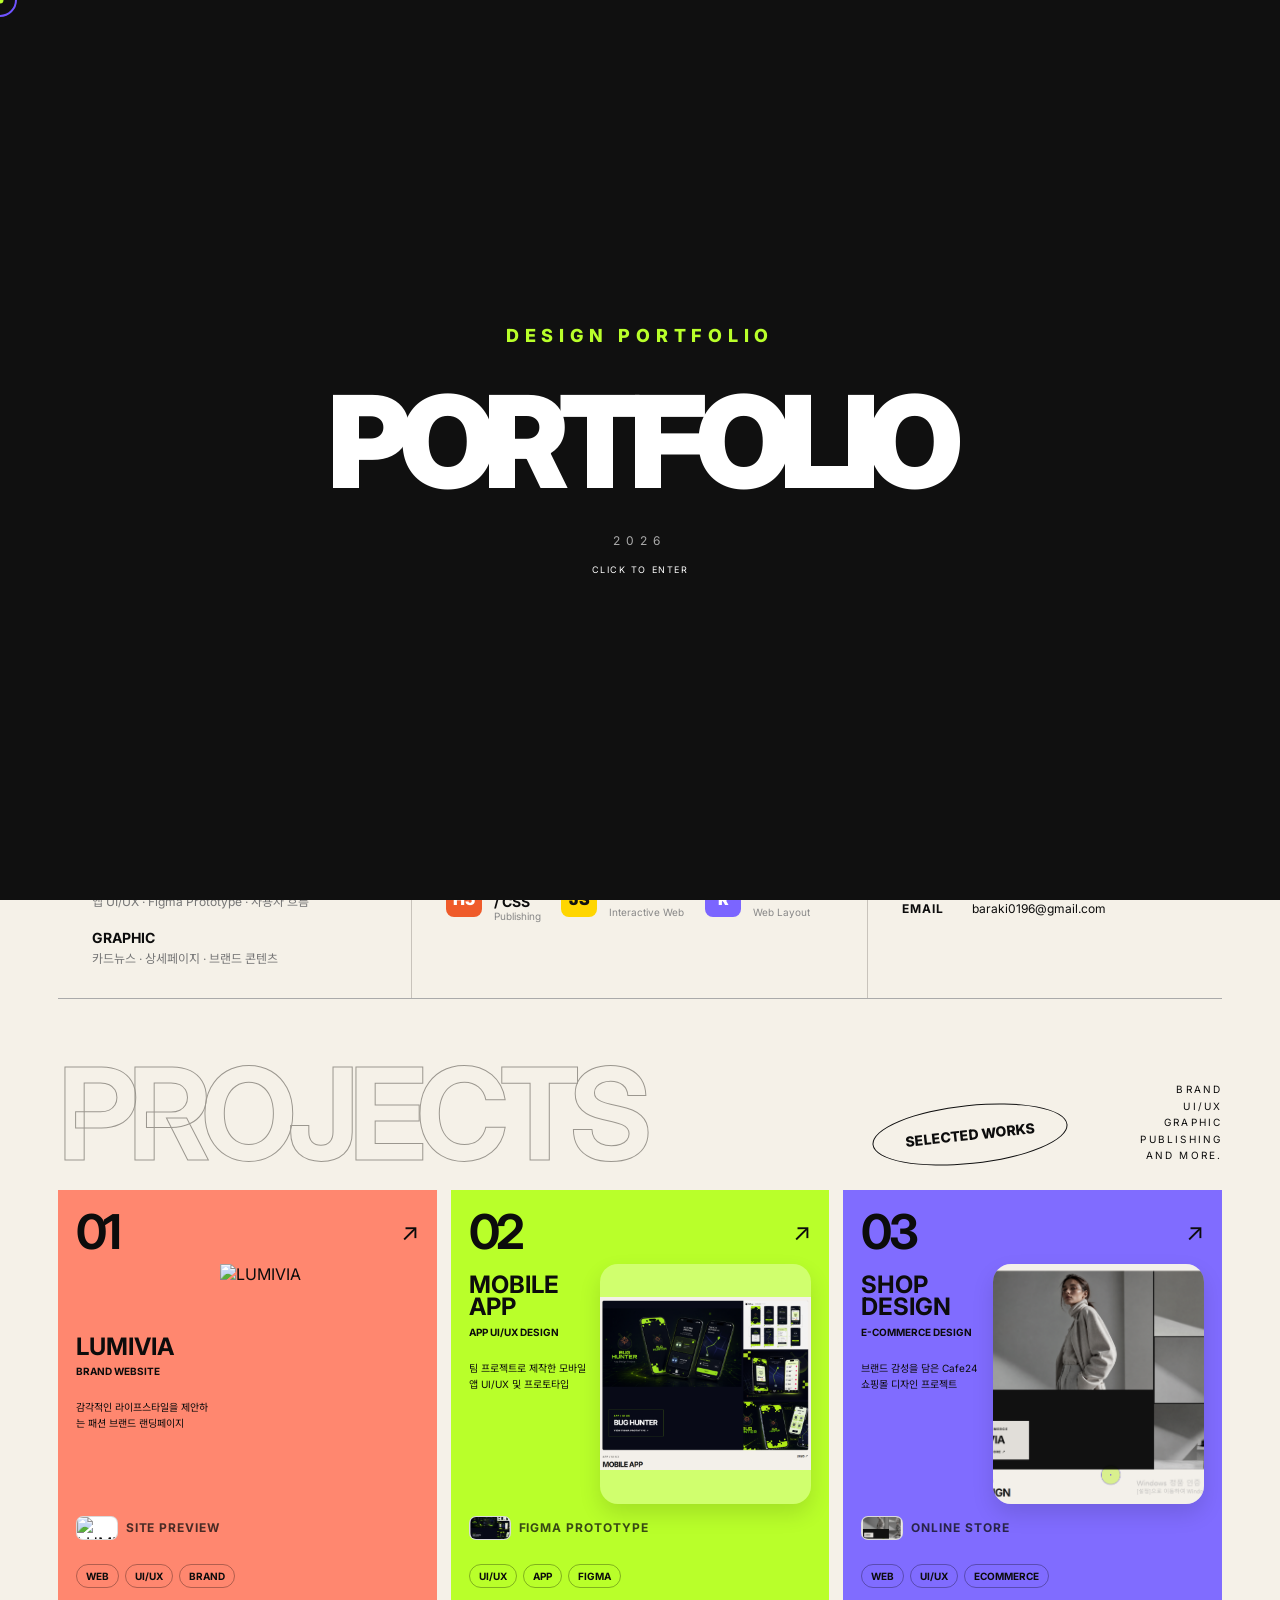
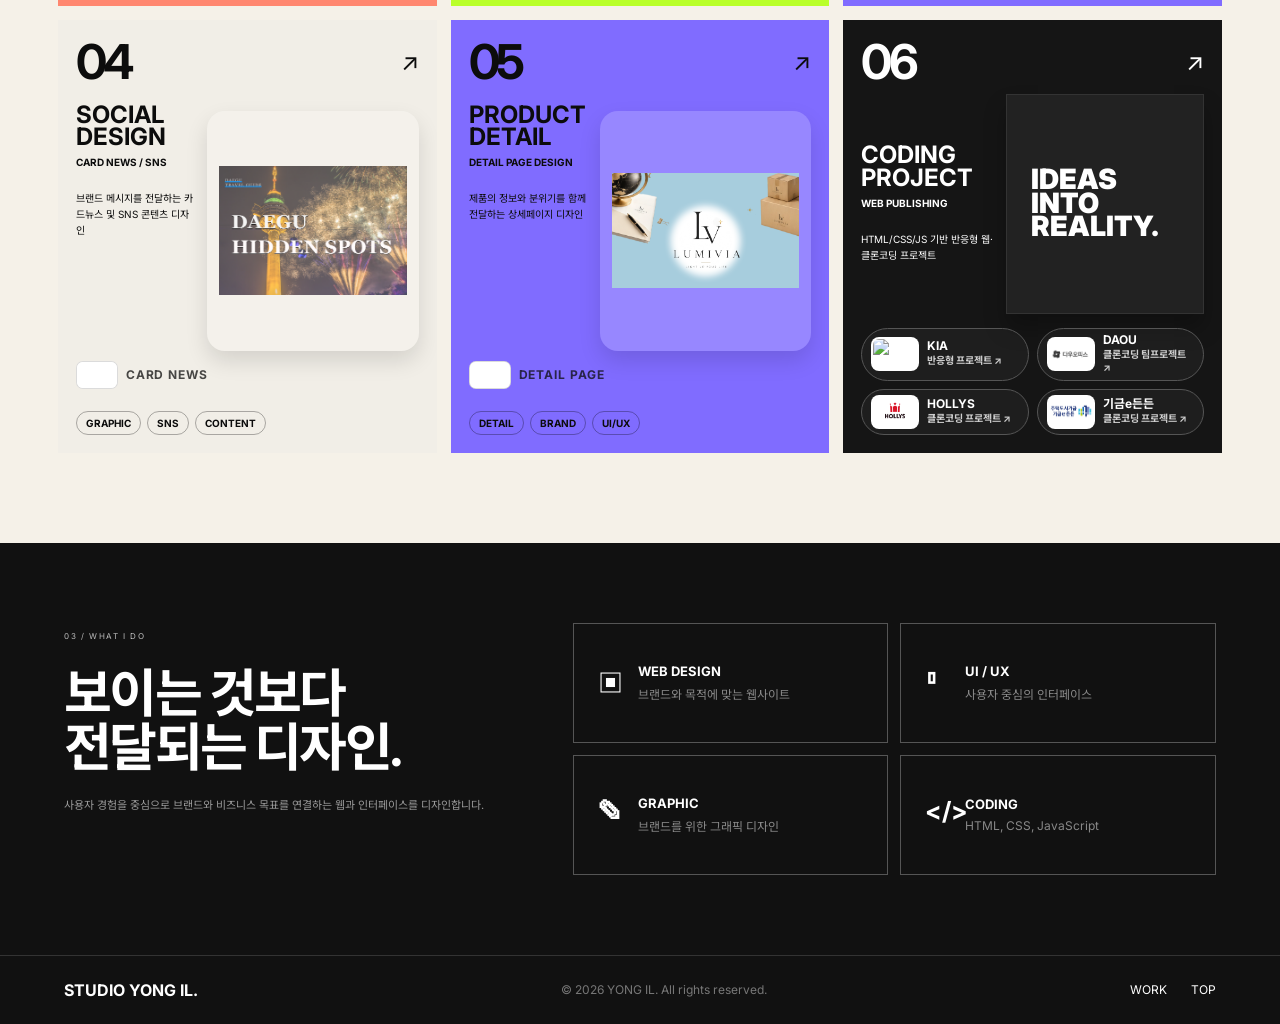
==== index.html @ eef670f4 "Update index.html" ====
<!DOCTYPE html>
<html lang="ko">

<head>
  <meta charset="UTF-8" />
  <meta name="viewport" content="width=device-width, initial-scale=1.0" />
  <title>YONG IL — Design Portfolio</title>
  <link rel="preconnect" href="https://fonts.googleapis.com">
  <link rel="preconnect" href="https://fonts.gstatic.com" crossorigin>
  <link
    href="https://fonts.googleapis.com/css2?family=Inter:wght@400;500;600;700;800;900&family=Noto+Sans+KR:wght@400;500;600;700;800;900&display=swap"
    rel="stylesheet">
  <link rel="stylesheet" href="style.css" />
</head>

<body class="is-loading">

  <!-- 기존 방식의 클릭 인트로 -->
  <div class="intro" id="intro" role="button" tabindex="0" aria-label="포트폴리오 들어가기">
    <div class="intro-inner">
      <span class="intro-kicker">DESIGN PORTFOLIO</span>
      <div class="intro-word">
        <span>P</span><span>O</span><span>R</span><span>T</span><span>F</span><span>O</span><span>L</span><span>I</span><span>O</span>
      </div>
      <div class="intro-year">2026</div>
      <div class="intro-enter">CLICK TO ENTER</div>
    </div>
  </div>

  <div class="cursor-dot"></div>
  <div class="cursor-ring"></div>

  <header class="site-header">
    <a href="#top" class="brand">YONG IL <i>/</i> DESIGN PORTFOLIO</a>
    <div class="header-line"></div>
    <nav>
      <a href="#work">WEB</a>
      <a href="#work">UI/UX</a>
      <a href="#work">GRAPHIC</a>
    </nav>
  </header>

  <main id="top">

    <!-- HERO -->
    <section class="hero">
      <div class="hero-word" aria-hidden="true">PORTFOLIO</div>

      <div class="hero-grid">
        <div class="hero-copy">
          <h1>
            <span>시선을 넘어,</span>
            <strong>기억으로.</strong>
          </h1>
          <p>
            좋은 디자인은 잠깐의 시선을 넘어,<br>
            오래 기억되는 경험이 됩니다.<br>
            사용자의 일상 속에 자연스럽게 스며드는<br>
            디자인을 만들고자 합니다.
          </p>
          <small>BEYOND THE EYES,<br>INTO MEMORIES.</small>
        </div>

        <div class="profile-stage">
          <div class="lime-shape"></div>
          <div class="purple-shape"></div>
          <div class="profile-photo">
            <img src="profile-hood.png" alt="YONG IL profile">
          </div>
        </div>

        <div class="hero-info">
          <span class="hello">HELLO,<br>I'M</span>
          <h2>YONG <em>i</em>L</h2>
          <h3>WEB · UI/UX · GRAPHIC DESIGNER</h3>
          <p>
            사용자 중심의 시선으로,<br>
            브랜드의 가치를 더 매력적으로 전달하는<br>
            디자인을 고민하는 디자이너입니다.
          </p>
          <div class="hero-contact">
            <a href="mailto:baraki0196@gmail.com">✉ baraki0196@gmail.com</a>
            <a href="tel:01021870936">☎ 010-2187-0936</a>
          </div>
        </div>
      </div>
    </section>

    <!-- PROFILE INFO -->
    <section class="profile-info">
      <div class="info-column">
        <div class="section-head">
          <h3>EXPERIENCE</h3><span>+</span>
        </div>
        <div class="timeline">
          <div class="timeline-item"><b>WEB DESIGN</b><span>랜딩페이지 · 반응형 웹 · 클론코딩</span></div>
          <div class="timeline-item"><b>UI / UX</b><span>앱 UI/UX · Figma Prototype · 사용자 흐름</span></div>
          <div class="timeline-item"><b>GRAPHIC</b><span>카드뉴스 · 상세페이지 · 브랜드 콘텐츠</span></div>
        </div>
      </div>

      <div class="info-column">
        <div class="section-head">
          <h3>TOOLS &amp; SKILLS</h3><span>+</span>
        </div>
        <div class="skill-grid">
          <div class="skill"><i>F</i><b>Figma</b><span>UI/UX Design</span></div>
          <div class="skill"><i>Ps</i><b>Photoshop</b><span>Image Design</span></div>
          <div class="skill"><i>Ai</i><b>Illustrator</b><span>Graphic Design</span></div>
          <div class="skill"><i>H5</i><b>HTML / CSS</b><span>Publishing</span></div>
          <div class="skill"><i>JS</i><b>JavaScript</b><span>Interactive Web</span></div>
          <div class="skill"><i>R</i><b>Responsive</b><span>Web Layout</span></div>
        </div>
      </div>

      <div class="info-column contact-col">
        <div class="section-head">
          <h3>CONTACT &amp; INFO</h3><span>+</span>
        </div>
        <div class="contact-list">
          <div><b>NAME</b><span>YONG IL</span></div>
          <div><b>ROLE</b><span>Web &amp; UI/UX Designer</span></div>
          <div><b>PHONE</b><span>010-2187-0936</span></div>
          <div><b>EMAIL</b><span>baraki0196@gmail.com</span></div>
        </div>
      </div>
    </section>

    <!-- PROJECTS -->
    <section class="projects" id="work">
      <div class="projects-title-row">
        <h2>PROJECTS</h2>
        <span class="selected">SELECTED WORKS</span>
        <div class="project-cats">BRAND<br>UI/UX<br>GRAPHIC<br>PUBLISHING<br>AND MORE.</div>
      </div>

      <div class="project-grid">

        <a class="project-card p1" href="https://baraki0196-maker.github.io/lumivia/" target="_blank" rel="noopener">
          <div class="project-top">
            <b>01</b><span>↗</span>
          </div>
          <div class="project-content">
            <div class="project-copy">
              <h3>LUMIVIA</h3>
              <small>BRAND WEBSITE</small>
              <p>감각적인 라이프스타일을 제안하는 패션 브랜드 랜딩페이지</p>
            </div>
            <div class="project-shot">
              <img src="https://raw.githubusercontent.com/baraki0196-maker/lumivia/master/images/fashion.jpg"
                alt="LUMIVIA">
            </div>
          </div>
          <div class="mini-preview-bar"><img
              src="https://raw.githubusercontent.com/baraki0196-maker/lumivia/master/images/beauty.jpg"
              alt="LUMIVIA mini"><span>site preview</span></div>
          <div class="tags"><span>WEB</span><span>UI/UX</span><span>BRAND</span></div>
        </a>

        <a class="project-card p2"
          href="https://www.figma.com/proto/a03zuor7hni6EOoocPvkt5/1%EC%A1%B0_%EC%95%B1%EB%94%94%EC%9E%90%EC%9D%B8?node-id=242-1330&p=f&t=ztggPweuKUztyWqI-0&scaling=scale-down&content-scaling=fixed&page-id=0%3A1&starting-point-node-id=76%3A15&show-proto-sidebar=1"
          target="_blank" rel="noopener">
          <div class="project-top">
            <b>02</b><span>↗</span>
          </div>
          <div class="project-content">
            <div class="project-copy">
              <h3>MOBILE APP</h3>
              <small>APP UI/UX DESIGN</small>
              <p>팀 프로젝트로 제작한 모바일 앱 UI/UX 및 프로토타입</p>
            </div>
            <div class="real-visual-frame app-frame">
              <img src="assets/mobile-app-preview.png" alt="Mobile App project image">
            </div>
          </div>
          <div class="mini-preview-bar">
            <img src="assets/mobile-app-preview.png" alt="Mobile App actual preview">
            <span>figma prototype</span>
          </div>
          <div class="tags"><span>UI/UX</span><span>APP</span><span>FIGMA</span></div>
        </a>

        <a class="project-card p3" href="https://baraki01.cafe24.com/" target="_blank" rel="noopener">
          <div class="project-top">
            <b>03</b><span>↗</span>
          </div>
          <div class="project-content">
            <div class="project-copy">
              <h3>SHOP DESIGN</h3>
              <small>E-COMMERCE DESIGN</small>
              <p>브랜드 감성을 담은 Cafe24 쇼핑몰 디자인 프로젝트</p>
            </div>
            <div class="real-visual-frame shop-frame">
              <img src="assets/shop-design-preview.png" alt="Shop Design project image">
            </div>
          </div>
          <div class="mini-preview-bar">
            <img src="assets/shop-design-preview.png" alt="Shop Design actual preview">
            <span>online store</span>
          </div>
          <div class="tags"><span>WEB</span><span>UI/UX</span><span>ECOMMERCE</span></div>
        </a>

        <a class="project-card p4"
          href="https://www.figma.com/proto/LnaS8ZhFMOHcGa2d56447Q/%EC%B9%B4%EB%93%9C%EB%89%B4%EC%8A%A4_%EA%B9%80%EC%9A%A9%EC%9D%BC?t=ztggPweuKUztyWqI-0&scaling=min-zoom&content-scaling=fixed&page-id=0%3A1&node-id=48-5"
          target="_blank" rel="noopener">
          <div class="project-top">
            <b>04</b><span>↗</span>
          </div>
          <div class="project-content">
            <div class="project-copy">
              <h3>SOCIAL DESIGN</h3>
              <small>CARD NEWS / SNS</small>
              <p>브랜드 메시지를 전달하는 카드뉴스 및 SNS 콘텐츠 디자인</p>
            </div>
            <div class="real-visual-frame social-frame full-image-preview">
              <img src="assets/project04-social-full.png" alt="카드뉴스 전체 이미지">
            </div>
          </div>
          <div class="mini-preview-bar">
            <div class="mini-live-preview">
              <iframe
                src="https://www.figma.com/embed?embed_host=share&url=https%3A%2F%2Fwww.figma.com%2Fproto%2FLnaS8ZhFMOHcGa2d56447Q%2F%25EC%25B9%25B4%25EB%2593%259C%25EB%2589%25B4%25EC%258A%25A4_%25EA%25B9%2580%25EC%259A%25A9%25EC%259D%25BC%3Fscaling%3Dmin-zoom%26content-scaling%3Dfixed%26page-id%3D0%253A1%26node-id%3D48-5"
                title="Card News actual preview" tabindex="-1" loading="lazy"></iframe>
            </div>
            <span>card news</span>
          </div>
          <div class="tags"><span>GRAPHIC</span><span>SNS</span><span>CONTENT</span></div>
        </a>

        <a class="project-card p5"
          href="https://www.figma.com/proto/hgsaIlX1pYmwGWjMEyFaO8/LUMIVIA%EC%83%81%EC%84%B8%ED%8E%98%EC%9D%B4%EC%A7%80?node-id=58-257&t=dP4SGUGKYccAerG0-0&scaling=min-zoom&content-scaling=fixed&page-id=0%3A1"
          target="_blank" rel="noopener">
          <div class="project-top">
            <b>05</b><span>↗</span>
          </div>
          <div class="project-content">
            <div class="project-copy">
              <h3>PRODUCT DETAIL</h3>
              <small>DETAIL PAGE DESIGN</small>
              <p>제품의 정보와 분위기를 함께 전달하는 상세페이지 디자인</p>
            </div>
            <div class="real-visual-frame detail-frame full-image-preview">
              <img src="assets/project05-detail-full.png" alt="상세페이지 전체 이미지">
            </div>
          </div>
          <div class="mini-preview-bar">
            <div class="mini-live-preview">
              <iframe
                src="https://www.figma.com/embed?embed_host=share&url=https%3A%2F%2Fwww.figma.com%2Fproto%2FhgsaIlX1pYmwGWjMEyFaO8%2FLUMIVIA%25EC%2583%2581%25EC%2584%25B8%25ED%258E%2598%25EC%259D%25B4%25EC%25A7%2580%3Fnode-id%3D58-257%26scaling%3Dmin-zoom%26content-scaling%3Dfixed%26page-id%3D0%253A1"
                title="Product Detail actual preview" tabindex="-1" loading="lazy"></iframe>
            </div>
            <span>detail page</span>
          </div>
          <div class="tags"><span>DETAIL</span><span>BRAND</span><span>UI/UX</span></div>
        </a>

        <div class="project-card p6 coding-card">
          <div class="project-top">
            <b>06</b><span>↗</span>
          </div>
          <div class="project-content">
            <div class="project-copy">
              <h3>CODING PROJECT</h3>
              <small>WEB PUBLISHING</small>
              <p>HTML/CSS/JS 기반 반응형 웹·클론코딩 프로젝트</p>
            </div>
            <div class="coding-screen">
              <span>IDEAS<br>INTO<br>REALITY.</span>
            </div>
          </div>
          <div class="coding-links thumb-links">
            <a class="thumb-link" href="https://baraki0196-maker.github.io/KIALIFE_A-NEW-CHAPTER/" target="_blank"
              rel="noopener">
              <img src="https://raw.githubusercontent.com/baraki0196-maker/KIALIFE_A-NEW-CHAPTER/main/img/main-img.png"
                alt="KIA preview">
              <span><b>KIA</b><small>반응형 프로젝트 ↗</small></span>
            </a>
            <a class="thumb-link" href="https://baraki0196-maker.github.io/pf/" target="_blank" rel="noopener">
              <img src="assets/thumb-daou.png" alt="DAOU preview">
              <span><b>DAOU</b><small>클론코딩 팀프로젝트 ↗</small></span>
            </a>
            <a class="thumb-link" href="https://baraki0196-maker.github.io/HollysCoffee/" target="_blank"
              rel="noopener">
              <img src="assets/thumb-hollys.png" alt="HOLLYS preview">
              <span><b>HOLLYS</b><small>클론코딩 프로젝트 ↗</small></span>
            </a>
            <a class="thumb-link" href="https://baraki0196-maker.github.io/CityFund/" target="_blank" rel="noopener">
              <img src="assets/thumb-cityfund.png" alt="기금e든든 preview">
              <span><b>기금e든든</b><small>클론코딩 프로젝트 ↗</small></span>
            </a>
          </div>
        </div>

      </div>
    </section>

    <section class="closing">
      <div>
        <span>03 / WHAT I DO</span>
        <h2>보이는 것보다<br>전달되는 디자인.</h2>
        <p>사용자 경험을 중심으로 브랜드와 비즈니스 목표를 연결하는 웹과 인터페이스를 디자인합니다.</p>
      </div>
      <div class="closing-grid">
        <article><b>▣</b>
          <h3>WEB DESIGN</h3>
          <p>브랜드와 목적에 맞는 웹사이트</p>
        </article>
        <article><b>▯</b>
          <h3>UI / UX</h3>
          <p>사용자 중심의 인터페이스</p>
        </article>
        <article><b>✎</b>
          <h3>GRAPHIC</h3>
          <p>브랜드를 위한 그래픽 디자인</p>
        </article>
        <article><b>&lt;/&gt;</b>
          <h3>CODING</h3>
          <p>HTML, CSS, JavaScript</p>
        </article>
      </div>
    </section>

  </main>

  <footer>
    <strong>STUDIO YONG IL.</strong>
    <span>© 2026 YONG IL. All rights reserved.</span>
    <nav><a href="#work">WORK</a><a href="#top">TOP</a></nav>
  </footer>

  <script src="script.js"></script>
</body>

</html>
---- style.css ----
* {
  box-sizing: border-box;
  margin: 0;
  padding: 0
}

:root {
  --paper: #f5f1e8;
  --ink: #0c0c0c;
  --lime: #b9ff2a;
  --purple: #6f53ff;
  --coral: #ff694f;
}

html {
  scroll-behavior: smooth
}

body {
  background: var(--paper);
  color: var(--ink);
  font-family: "Inter", "Noto Sans KR", sans-serif;
  overflow-x: hidden
}

body.is-loading {
  overflow: hidden
}

a {
  color: inherit;
  text-decoration: none
}

img {
  max-width: 100%
}

/* intro */
.intro {
  position: fixed;
  inset: 0;
  z-index: 9999;
  background: #101010;
  color: #fff;
  display: grid;
  place-items: center;
  transition: transform .75s cubic-bezier(.76, 0, .24, 1)
}

.intro.hide {
  transform: translateY(-100%)
}

.intro-inner {
  text-align: center
}

.intro-kicker {
  display: block;
  color: var(--lime);
  font-size: 18px;
  font-weight: 800;
  letter-spacing: .32em
}

.intro-word {
  display: flex;
  justify-content: center;
  margin-top: 18px;
  font-size: clamp(58px, 10vw, 150px);
  font-weight: 900;
  letter-spacing: -.09em
}

.intro-word span {
  display: inline-block;
  animation: pop .55s both;
  transform-origin: center bottom
}

.intro-word span:nth-child(2) {
  animation-delay: .04s
}

.intro-word span:nth-child(3) {
  animation-delay: .08s
}

.intro-word span:nth-child(4) {
  animation-delay: .12s
}

.intro-word span:nth-child(5) {
  animation-delay: .16s
}

.intro-word span:nth-child(6) {
  animation-delay: .20s
}

.intro-word span:nth-child(7) {
  animation-delay: .24s
}

.intro-word span:nth-child(8) {
  animation-delay: .28s
}

.intro-word span:nth-child(9) {
  animation-delay: .32s
}

.intro-year {
  margin-top: 14px;
  color: #aaa;
  letter-spacing: .5em;
  font-size: 12px
}

.intro-enter {
  margin-top: 16px;
  font-size: 9px;
  letter-spacing: .17em
}

@keyframes pop {
  from {
    opacity: 0;
    transform: translateY(70px) rotate(8deg)
  }

  to {
    opacity: 1;
    transform: none
  }
}

/* cursor */
.cursor-dot,
.cursor-ring {
  position: fixed;
  z-index: 10000;
  pointer-events: none;
  border-radius: 50%;
  left: 0;
  top: 0;
  transform: translate(-50%, -50%)
}

.cursor-dot {
  width: 7px;
  height: 7px;
  background: var(--lime)
}

.cursor-ring {
  width: 34px;
  height: 34px;
  border: 2px solid var(--purple)
}

/* header */
.site-header {
  height: 62px;
  padding: 0 4.5vw;
  display: flex;
  align-items: center;
  gap: 22px;
  font-size: 12px;
  font-weight: 700;
  letter-spacing: .1em
}

.brand {
  white-space: nowrap
}

.brand i {
  font-style: normal;
  color: #777;
  margin: 0 12px
}

.header-line {
  height: 1px;
  background: #111;
  flex: 1;
  position: relative
}

.header-line::after {
  content: "";
  position: absolute;
  right: -2px;
  top: -3px;
  width: 7px;
  height: 7px;
  border-radius: 50%;
  background: #111
}

.site-header nav {
  display: flex;
  gap: 24px
}

/* hero */
.hero {
  padding: 14px 4.5vw 34px
}

.hero-word {
  font-size: clamp(115px, 15vw, 230px);
  line-height: .78;
  font-weight: 900;
  letter-spacing: -.10em;
  white-space: nowrap;
  transform: rotate(-2deg);
  transform-origin: left center
}

.hero-grid {
  display: grid;
  grid-template-columns: 1fr 1.25fr .9fr;
  gap: 42px;
  align-items: end;
  margin-top: -26px
}

.hero-copy h1 {
  font-size: clamp(46px, 5.4vw, 82px);
  line-height: .94;
  letter-spacing: -.07em
}

.hero-copy h1 strong {
  display: block;
  color: var(--purple)
}

.hero-copy p {
  font-size: 14px;
  line-height: 1.8;
  margin-top: 32px
}

.hero-copy small {
  display: block;
  margin-top: 28px;
  font-size: 9px;
  letter-spacing: .35em;
  line-height: 1.8
}

.profile-stage {
  height: 500px;
  position: relative;
  display: flex;
  align-items: flex-end;
  justify-content: center
}

.lime-shape,
.purple-shape {
  position: absolute;
  border-radius: 42% 58% 49% 51% / 60% 43% 57% 40%
}

.lime-shape {
  width: 310px;
  height: 310px;
  background: var(--lime);
  left: 6%;
  top: 52px;
  transform: rotate(-18deg)
}

.purple-shape {
  width: 180px;
  height: 250px;
  background: var(--purple);
  right: 2%;
  bottom: 6%;
  transform: rotate(20deg)
}

.profile-photo {
  position: relative;
  z-index: 2;
  width: 78%;
  height: 90%;
  display: flex;
  align-items: flex-end;
  justify-content: center;
  overflow: hidden
}

.profile-photo img {
  width: 100%;
  height: 100%;
  object-fit: contain;
  filter: drop-shadow(0 16px 20px rgba(0, 0, 0, .15))
}

.hero-info {
  padding-bottom: 18px
}

.hello {
  font-size: 18px;
  font-weight: 800;
  line-height: .95
}

.hero-info h2 {
  font-size: 74px;
  line-height: .82;
  letter-spacing: -.07em;
  margin-top: 12px
}

.hero-info h2 em {
  font-style: normal;
  position: relative
}

.hero-info h2 em::before {
  content: "";
  position: absolute;
  width: 18px;
  height: 18px;
  border-radius: 50%;
  background: var(--lime);
  left: 4px;
  top: -8px
}

.hero-info h3 {
  font-size: 15px;
  margin-top: 22px
}

.hero-info>p {
  font-size: 14px;
  line-height: 1.75;
  margin-top: 24px
}

.hero-contact {
  display: grid;
  gap: 11px;
  margin-top: 24px;
  font-size: 12px
}

/* profile info */
.profile-info {
  margin: 0 4.5vw;
  border-top: 1px solid #aaa;
  border-bottom: 1px solid #aaa;
  display: grid;
  grid-template-columns: 1fr 1.2fr 1fr
}

.info-column {
  padding: 30px 34px;
  border-right: 1px solid #c8c3bb
}

.info-column:last-child {
  border-right: 0
}

.section-head {
  display: flex;
  justify-content: space-between;
  align-items: center
}

.section-head h3 {
  font-size: 20px
}

.timeline {
  display: grid;
  gap: 18px;
  margin-top: 26px
}

.timeline-item {
  display: grid;
  gap: 4px
}

.timeline-item b {
  font-size: 14px
}

.timeline-item span {
  font-size: 12px;
  color: #777;
  line-height: 1.5
}

.skill-grid {
  display: grid;
  grid-template-columns: repeat(3, 1fr);
  gap: 20px;
  margin-top: 26px
}

.skill {
  display: grid;
  grid-template-columns: 38px 1fr;
  grid-template-rows: auto auto;
  column-gap: 10px;
  align-items: center
}

.skill i {
  grid-row: 1/3;
  width: 36px;
  height: 36px;
  border-radius: 8px;
  background: #111;
  color: white;
  display: grid;
  place-items: center;
  font-style: normal;
  font-weight: 900
}

.skill:nth-child(1) i {
  background: #161616;
  color: #ff6c8a
}

.skill:nth-child(2) i {
  background: #001e36;
  color: #31a8ff
}

.skill:nth-child(3) i {
  background: #330000;
  color: #ff9a00
}

.skill:nth-child(4) i {
  background: #ef5b2a
}

.skill:nth-child(5) i {
  background: #ffd600;
  color: #111
}

.skill:nth-child(6) i {
  background: #7b65ff
}

.skill b {
  font-size: 14px
}

.skill span {
  font-size: 10px;
  color: #888
}

.contact-list {
  display: grid;
  gap: 14px;
  margin-top: 25px
}

.contact-list div {
  display: grid;
  grid-template-columns: 70px 1fr;
  font-size: 12px
}

.contact-list b {
  font-size: 12px;
  letter-spacing: .08em
}

/* projects */
.projects {
  padding: 65px 4.5vw 90px
}

.projects-title-row {
  display: grid;
  grid-template-columns: 1fr auto 130px;
  align-items: end;
  gap: 24px;
  margin-bottom: 26px
}

.projects-title-row h2 {
  font-size: clamp(70px, 10vw, 150px);
  line-height: .78;
  letter-spacing: -.08em;
  color: transparent;
  -webkit-text-stroke: 1px #9b978f;
}

.selected {
  font-size: 14px;
  font-weight: 800;
  border: 1px solid #111;
  border-radius: 50%;
  padding: 20px 32px;
  transform: rotate(-6deg)
}

.project-cats {
  text-align: right;
  font-size: 10px;
  line-height: 1.65;
  letter-spacing: .22em
}

.project-grid {
  display: grid;
  grid-template-columns: repeat(3, 1fr);
  gap: 14px
}

.project-card {
  min-height: 390px;
  padding: 18px;
  position: relative;
  overflow: hidden;
  display: flex;
  flex-direction: column;
  transition: transform .25s ease, box-shadow .25s ease
}

.project-card:hover {
  transform: translateY(-4px);
  box-shadow: 0 12px 26px rgba(0, 0, 0, .12)
}

.project-top {
  display: flex;
  justify-content: space-between;
  align-items: center
}

.project-top b {
  font-size: 48px;
  line-height: 1;
  letter-spacing: -.07em
}

.project-top span {
  font-size: 24px
}

.project-content {
  display: grid;
  grid-template-columns: .8fr 1.2fr;
  gap: 12px;
  align-items: end;
  flex: 1;
  margin-top: 8px
}

.project-copy {
  align-self: center
}

.project-copy h3 {
  font-size: 24px;
  line-height: .95
}

.project-copy small {
  display: block;
  font-size: 10px;
  font-weight: 700;
  margin-top: 7px
}

.project-copy p {
  font-size: 10px;
  line-height: 1.6;
  margin-top: 22px;
  max-width: 180px
}

.tags {
  display: flex;
  gap: 6px;
  margin-top: 12px;
  flex-wrap: wrap
}

.tags span,
.coding-links a {
  border: 1px solid rgba(0, 0, 0, .3);
  border-radius: 999px;
  padding: 5px 9px;
  font-size: 10px;
  font-weight: 700
}

.project-shot {
  align-self: end;
  height: 220px;
  display: flex;
  align-items: flex-end
}

.project-shot img {
  width: 100%;
  height: 100%;
  object-fit: contain
}

.p1 {
  background: #ff876f
}

.p2 {
  background: var(--lime)
}

.p3 {
  background: #806cff
}

.p4 {
  background: #f1eee7
}

.p5 {
  background: #806cff
}

.p6 {
  background: #151515;
  color: #fff
}

.phone-pair {
  display: flex;
  align-items: flex-end;
  justify-content: center;
  gap: 10px;
  height: 230px
}

.phone {
  width: 92px;
  height: 190px;
  background: white;
  border: 6px solid #111;
  border-radius: 22px;
  display: grid;
  place-items: center;
  font-size: 14px;
  font-weight: 800;
  text-align: center;
  transform: rotate(-7deg)
}

.phone.dark {
  background: #121212;
  color: white;
  transform: rotate(7deg)
}

.shop-shot {
  height: 230px;
  display: flex;
  align-items: flex-end;
  justify-content: center
}

.shop-mock {
  width: 86%;
  height: 92%;
  background: #f7f2e8;
  padding: 22px;
  box-shadow: 0 12px 22px rgba(0, 0, 0, .12);
  transform: rotate(2deg)
}

.shop-mock span {
  font-size: 9px;
  font-weight: 800
}

.shop-mock strong {
  display: block;
  font-size: 34px;
  line-height: .9;
  margin-top: 38px
}

.shop-mock small {
  display: inline-block;
  margin-top: 20px;
  background: #111;
  color: white;
  padding: 6px 9px;
  border-radius: 99px
}

.social-cards {
  position: relative;
  height: 230px
}

.social-cards i {
  position: absolute;
  width: 120px;
  height: 160px;
  padding: 18px;
  background: white;
  box-shadow: 0 8px 18px rgba(0, 0, 0, .12);
  font-style: normal;
  font-size: 14px;
  font-weight: 800;
  display: flex;
  align-items: flex-end
}

.social-cards i:nth-child(1) {
  left: 10px;
  top: 32px;
  transform: rotate(-6deg)
}

.social-cards i:nth-child(2) {
  left: 82px;
  top: 12px;
  background: #7c68ff;
  color: white;
  transform: rotate(3deg)
}

.social-cards i:nth-child(3) {
  right: 0;
  top: 42px;
  background: #c9ff2a;
  transform: rotate(7deg)
}

.detail-shot {
  position: relative;
  height: 230px
}

.paper {
  position: absolute;
  left: 0;
  top: 18px;
  width: 150px;
  height: 188px;
  background: #f7f2e8;
  padding: 20px;
  font-size: 10px;
  box-shadow: 0 8px 18px rgba(0, 0, 0, .12);
  transform: rotate(-5deg)
}

.paper b {
  display: block;
  font-size: 18px;
  margin-top: 10px;
  line-height: 1.05
}

.product-bottle {
  position: absolute;
  right: 20px;
  bottom: 0;
  width: 90px;
  height: 180px;
  border-radius: 18px 18px 12px 12px;
  background: #ece5d7;
  display: grid;
  place-items: center;
  font-size: 36px;
  font-weight: 800;
  box-shadow: 0 10px 18px rgba(0, 0, 0, .12)
}

.coding-screen {
  height: 220px;
  background: #222;
  border: 1px solid #333;
  box-shadow: 0 14px 20px rgba(0, 0, 0, .25);
  padding: 24px;
  display: flex;
  align-items: center
}

.coding-screen span {
  font-size: 28px;
  line-height: .85;
  font-weight: 900
}

.coding-links {
  display: flex;
  gap: 7px;
  flex-wrap: wrap;
  margin-top: 12px
}

.coding-links a {
  border-color: #555;
  color: #fff
}

.coding-links a:hover {
  background: var(--lime);
  color: #111;
  border-color: var(--lime)
}

/* closing */
.closing {
  background: #111;
  color: white;
  padding: 80px 5vw;
  display: grid;
  grid-template-columns: .8fr 1.2fr;
  gap: 80px
}

.closing>div:first-child span {
  font-size: 8px;
  letter-spacing: .2em;
  color: #bbb
}

.closing h2 {
  font-size: 52px;
  line-height: 1.05;
  margin-top: 24px;
  letter-spacing: -.05em
}

.closing>div:first-child p {
  font-size: 11px;
  line-height: 1.8;
  color: #999;
  margin-top: 20px;
  max-width: 430px
}

.closing-grid {
  display: grid;
  grid-template-columns: 1fr 1fr;
  gap: 12px
}

.closing-grid article {
  border: 1px solid #555;
  padding: 24px;
  min-height: 120px;
  display: grid;
  grid-template-columns: 40px 1fr;
  align-content: center
}

.closing-grid b {
  grid-row: 1/3;
  font-size: 25px
}

.closing-grid h3 {
  font-size: 13px
}

.closing-grid p {
  font-size: 12px;
  color: #888;
  margin-top: 6px
}

/* footer */
footer {
  background: #111;
  color: white;
  border-top: 1px solid #333;
  padding: 24px 5vw;
  display: flex;
  align-items: center;
  justify-content: space-between;
  font-size: 12px
}

footer strong {
  font-size: 16px
}

footer span {
  color: #777
}

footer nav {
  display: flex;
  gap: 24px
}

@media(max-width:1050px) {
  .hero-grid {
    grid-template-columns: 1fr 1fr
  }

  .hero-info {
    grid-column: 1/-1;
    display: grid;
    grid-template-columns: 1fr 1fr;
    column-gap: 30px
  }

  .profile-info {
    grid-template-columns: 1fr
  }

  .info-column {
    border-right: 0;
    border-bottom: 1px solid #c8c3bb
  }

  .info-column:last-child {
    border-bottom: 0
  }

  .project-grid {
    grid-template-columns: 1fr 1fr
  }
}

@media(max-width:700px) {

  .cursor-dot,
  .cursor-ring {
    display: none
  }

  .site-header {
    padding: 0 18px
  }

  .header-line {
    display: none
  }

  .site-header nav {
    margin-left: auto;
    gap: 12px
  }

  .brand {
    font-size: 8px
  }

  .hero {
    padding: 20px 18px
  }

  .hero-word {
    font-size: 18vw;
    transform: none
  }

  .hero-grid {
    grid-template-columns: 1fr;
    gap: 20px;
    margin-top: 10px
  }

  .profile-stage {
    height: 310px
  }

  .hero-info {
    grid-column: auto;
    display: block
  }

  .hero-info h2 {
    font-size: 54px
  }

  .profile-info {
    margin: 0 18px
  }

  .skill-grid {
    grid-template-columns: 1fr 1fr
  }

  .projects {
    padding: 50px 18px
  }

  .projects-title-row {
    grid-template-columns: 1fr auto
  }

  .project-cats {
    display: none
  }

  .projects-title-row h2 {
    font-size: 18vw
  }

  .project-grid {
    grid-template-columns: 1fr
  }

  .project-card {
    min-height: 360px
  }

  .closing {
    grid-template-columns: 1fr;
    gap: 36px;
    padding: 55px 18px
  }

  .closing h2 {
    font-size: 38px
  }

  .closing-grid {
    grid-template-columns: 1fr
  }

  footer {
    padding: 20px 18px
  }
}


/* ===== small preview image additions ===== */
.mini-preview-bar {
  display: flex;
  align-items: center;
  gap: 8px;
  margin-top: 10px;
  margin-bottom: 10px;
  min-height: 28px;
}

.mini-preview-bar img,
.mini-fake-screen,
.mini-color-cards,
.mini-bottle {
  width: 38px;
  height: 24px;
  border-radius: 7px;
  overflow: hidden;
  flex: 0 0 42px;
  border: 1px solid rgba(0, 0, 0, .14);
  background: #fff;
}

.mini-preview-bar img {
  object-fit: cover;
  display: block;
}

.mini-preview-bar span {
  font-size: 12px;
  font-weight: 700;
  letter-spacing: .08em;
  text-transform: uppercase;
  opacity: .74;
}

.mini-fake-screen {
  position: relative;
  background: linear-gradient(180deg, #fff 0, #f0edff 100%);
}

.mini-fake-screen::before {
  content: "";
  position: absolute;
  inset: 5px 11px;
  border-radius: 8px;
  background: #121212;
}

.mini-fake-screen::after {
  content: "";
  position: absolute;
  width: 12px;
  height: 12px;
  border-radius: 50%;
  background: var(--lime);
  right: 7px;
  bottom: 7px;
}

.mini-color-cards {
  display: flex;
  gap: 2px;
  padding: 3px;
  background: #f7f3ea;
}

.mini-color-cards i {
  flex: 1;
  border-radius: 4px;
}

.mini-color-cards i:nth-child(1) {
  background: #ff876f
}

.mini-color-cards i:nth-child(2) {
  background: #7c68ff
}

.mini-color-cards i:nth-child(3) {
  background: #c9ff2a
}

.mini-bottle {
  position: relative;
  background: #f3eee2;
}

.mini-bottle::before {
  content: "";
  position: absolute;
  width: 10px;
  height: 18px;
  border-radius: 4px;
  background: #fff;
  left: 17px;
  top: 5px;
  box-shadow: 0 1px 3px rgba(0, 0, 0, .15);
}

.mini-bottle::after {
  content: "";
  position: absolute;
  width: 24px;
  height: 2px;
  background: #111;
  left: 9px;
  bottom: 7px;
}

/* coding small thumbnail links */
.thumb-links {
  display: grid;
  grid-template-columns: 1fr 1fr;
  gap: 8px;
  margin-top: 14px;
}

.thumb-link {
  display: flex;
  align-items: center;
  gap: 8px;
  padding: 8px;
  border: 1px solid rgba(255, 255, 255, .2);
  border-radius: 12px;
  background: rgba(255, 255, 255, .04);
  transition: transform .2s ease, border-color .2s ease, background .2s ease;
}

.thumb-link img {
  width: 48px;
  height: 34px;
  border-radius: 8px;
  object-fit: cover;
  background: #fff;
  flex: 0 0 48px;
}

.thumb-link span {
  display: grid;
  gap: 2px;
}

.thumb-link b {
  font-size: 12px;
  line-height: 1;
}

.thumb-link small {
  font-size: 10px;
  color: #cfcfcf;
  line-height: 1.35;
}

.thumb-link:hover {
  transform: translateY(-2px);
  border-color: var(--lime);
  background: rgba(185, 255, 42, .06);
}

.thumb-link:hover small {
  color: #fff;
}

@media(max-width:700px) {
  .thumb-links {
    grid-template-columns: 1fr;
  }
}


/* ===== REAL SMALL PREVIEWS FOR PROJECTS 2–5 ===== */
.mini-live-preview {
  width: 42px;
  height: 28px;
  flex: 0 0 42px;
  overflow: hidden;
  border-radius: 7px;
  border: 1px solid rgba(0, 0, 0, .14);
  background: #fff;
  position: relative;
}

.mini-live-preview iframe {
  position: absolute;
  left: 0;
  top: 0;
  width: 420px;
  height: 280px;
  border: 0;
  transform: scale(.1);
  transform-origin: top left;
  pointer-events: none;
  background: #fff;
}


/* ===== Replace 02~05 marked areas with real project visuals ===== */
.real-visual-frame {
  height: 240px;
  width: 100%;
  border-radius: 18px;
  overflow: hidden;
  position: relative;
  background: rgba(255, 255, 255, .28);
  box-shadow: 0 10px 22px rgba(0, 0, 0, .12);
  display: flex;
  align-items: center;
  justify-content: center;
}

.real-visual-frame img {
  width: 100%;
  height: 100%;
  object-fit: cover;
  display: block;
}

.app-frame img {
  object-fit: contain;
  background: rgba(255, 255, 255, .06);
}

.shop-frame img {
  object-fit: cover;
}

.live-embed-frame {
  background: #fff;
}

.live-embed-frame iframe {
  position: absolute;
  inset: 0;
  width: 100%;
  height: 100%;
  border: 0;
  pointer-events: none;
  background: #fff;
}

/* make the right content zone more image-focused */
.p2 .project-content,
.p3 .project-content,
.p4 .project-content,
.p5 .project-content {
  grid-template-columns: .72fr 1.28fr;
}

.p2 .project-copy,
.p3 .project-copy,
.p4 .project-copy,
.p5 .project-copy {
  align-self: start;
  padding-top: 10px;
}

.p2 .project-copy p,
.p3 .project-copy p,
.p4 .project-copy p,
.p5 .project-copy p {
  max-width: 165px;
}

/* slightly tune existing mock images section 01 to stay balanced */
.p1 .project-shot {
  height: 240px;
}

@media(max-width:700px) {
  .real-visual-frame {
    height: 210px;
  }

  .p2 .project-content,
  .p3 .project-content,
  .p4 .project-content,
  .p5 .project-content {
    grid-template-columns: 1fr;
    gap: 16px;
  }
}


/* ===== CLEAN STATIC PREVIEW — remove Figma navigation UI ===== */
.clean-static-preview {
  background: #fff !important;
}

.clean-static-preview img {
  width: 100% !important;
  height: 100% !important;
  display: block !important;
  object-fit: cover !important;
  object-position: center !important;
}


/* ===== 04, 05 전체 이미지가 끊기지 않게 표시 ===== */
.full-image-preview {
  background: rgba(255, 255, 255, .18);
  padding: 12px;
  border-radius: 18px;
}

.full-image-preview img {
  width: 100% !important;
  height: 100% !important;
  object-fit: contain !important;
  object-position: center center !important;
  display: block !important;
  background: transparent;
}

/* 04, 05는 이미지가 전체 보이도록 높이도 살짝 넉넉하게 */
.social-frame,
.detail-frame {
  height: 240px !important;
}

@media(max-width:700px) {

  .social-frame,
  .detail-frame {
    height: 220px !important;
  }
}


/* ===== 06 coding project thumbs: user-provided logo images ===== */
.thumb-link img {
  background: #fff;
}

.coding-card .thumb-link img {
  object-fit: contain !important;
  object-position: center center !important;
  padding: 2px;
}
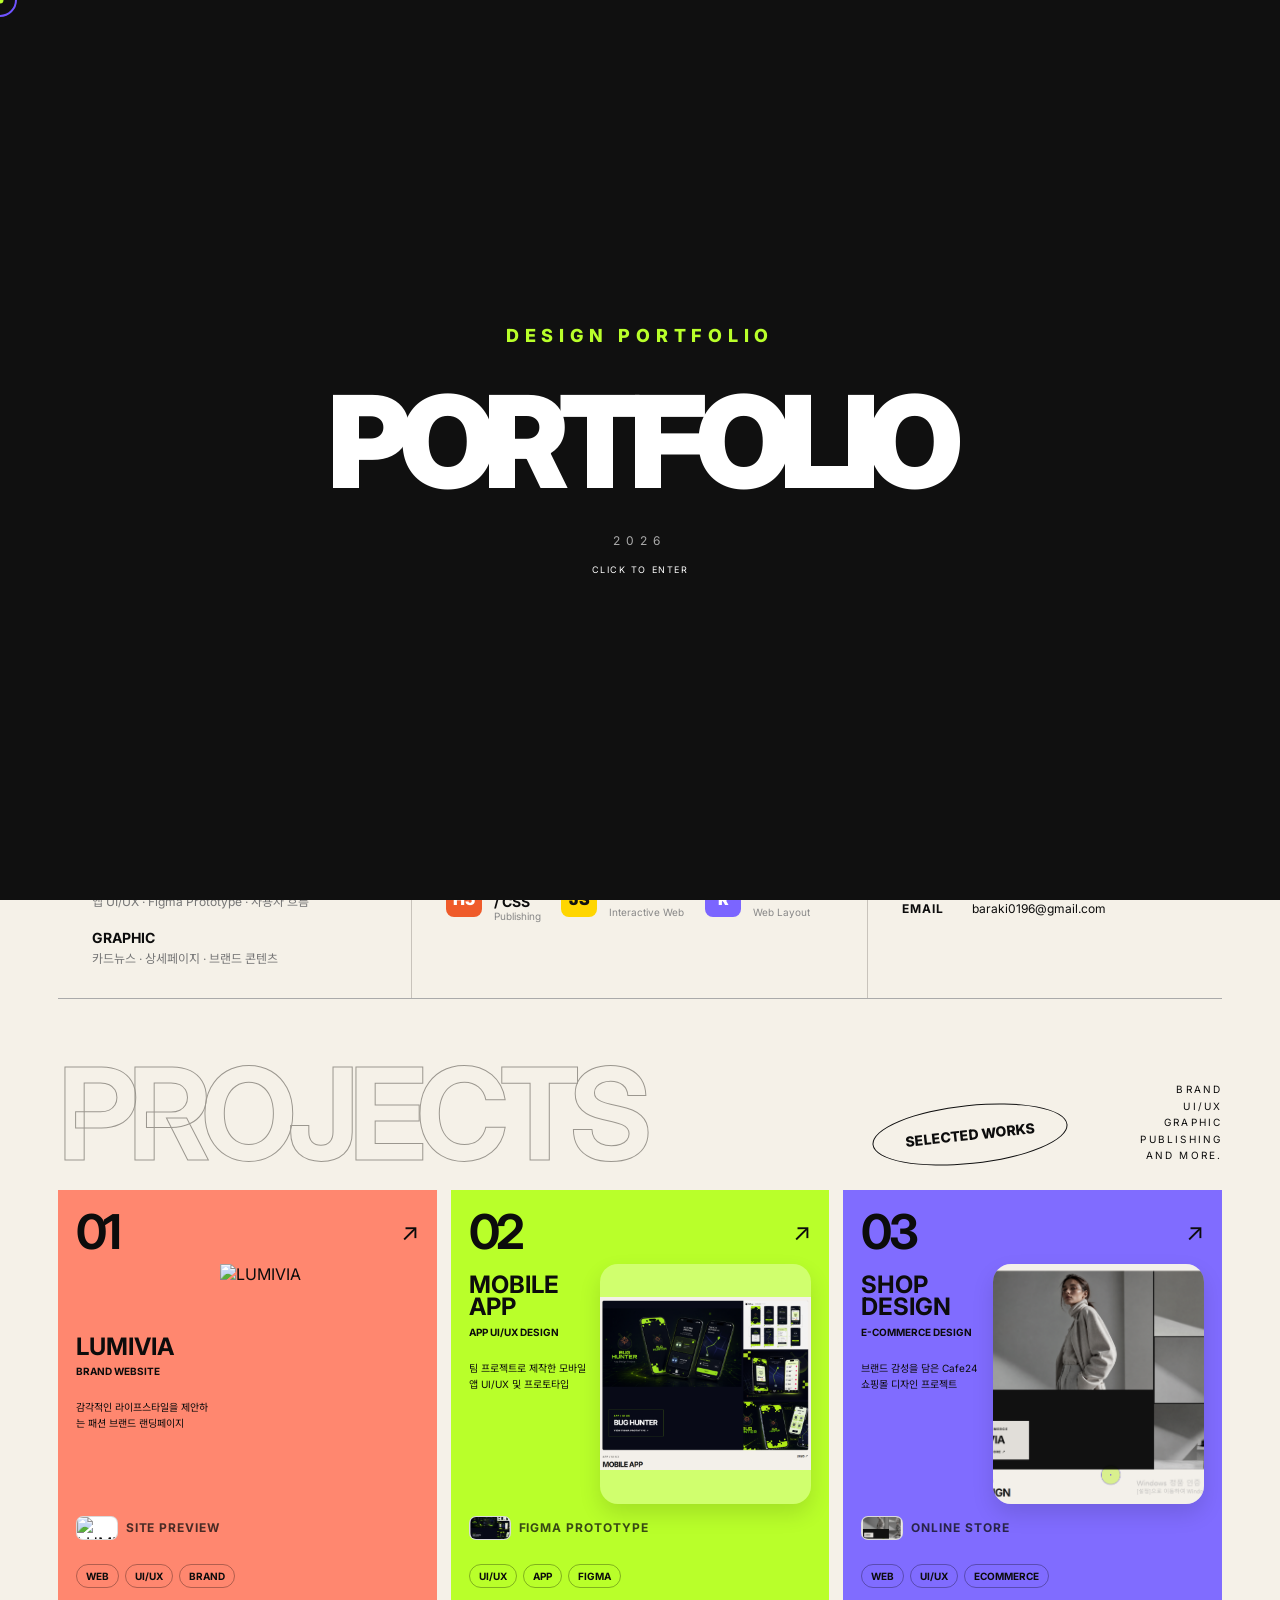
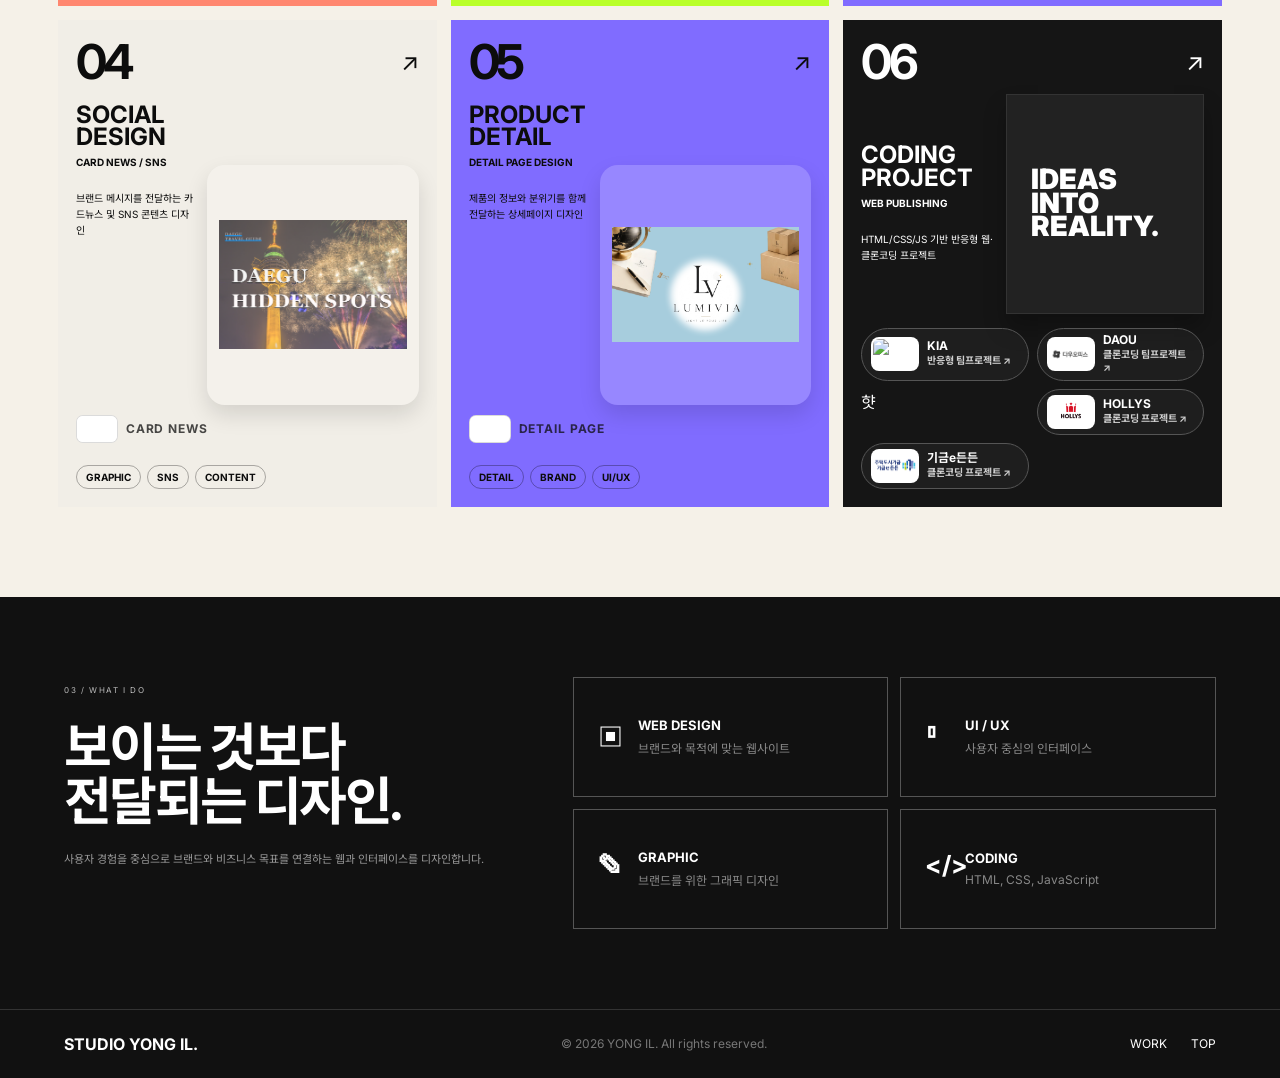
==== commit b37ae08d: "portfolio update" ====
--- a/index.html
+++ b/index.html
@@ -80,7 +80,7 @@
           </p>
           <div class="hero-contact">
             <a href="mailto:baraki0196@gmail.com">✉ baraki0196@gmail.com</a>
-            <a href="tel:01021870936">☎ 010-2187-0936</a>
+            <a href="tel:01021879926">☎ 010-2187-9926</a>
           </div>
         </div>
       </div>
@@ -120,7 +120,7 @@
         <div class="contact-list">
           <div><b>NAME</b><span>YONG IL</span></div>
           <div><b>ROLE</b><span>Web &amp; UI/UX Designer</span></div>
-          <div><b>PHONE</b><span>010-2187-0936</span></div>
+          <div><b>PHONE</b><span>010-2187-9926</span></div>
           <div><b>EMAIL</b><span>baraki0196@gmail.com</span></div>
         </div>
       </div>
@@ -274,12 +274,12 @@
               rel="noopener">
               <img src="https://raw.githubusercontent.com/baraki0196-maker/KIALIFE_A-NEW-CHAPTER/main/img/main-img.png"
                 alt="KIA preview">
-              <span><b>KIA</b><small>반응형 프로젝트 ↗</small></span>
+              <span><b>KIA</b><small>반응형 팀프로젝트 ↗</small></span>
             </a>
             <a class="thumb-link" href="https://baraki0196-maker.github.io/pf/" target="_blank" rel="noopener">
               <img src="assets/thumb-daou.png" alt="DAOU preview">
               <span><b>DAOU</b><small>클론코딩 팀프로젝트 ↗</small></span>
-            </a>
+            </a>햣
             <a class="thumb-link" href="https://baraki0196-maker.github.io/HollysCoffee/" target="_blank"
               rel="noopener">
               <img src="assets/thumb-hollys.png" alt="HOLLYS preview">
@@ -332,4 +332,4 @@
   <script src="script.js"></script>
 </body>
 
-</html>
+</html>
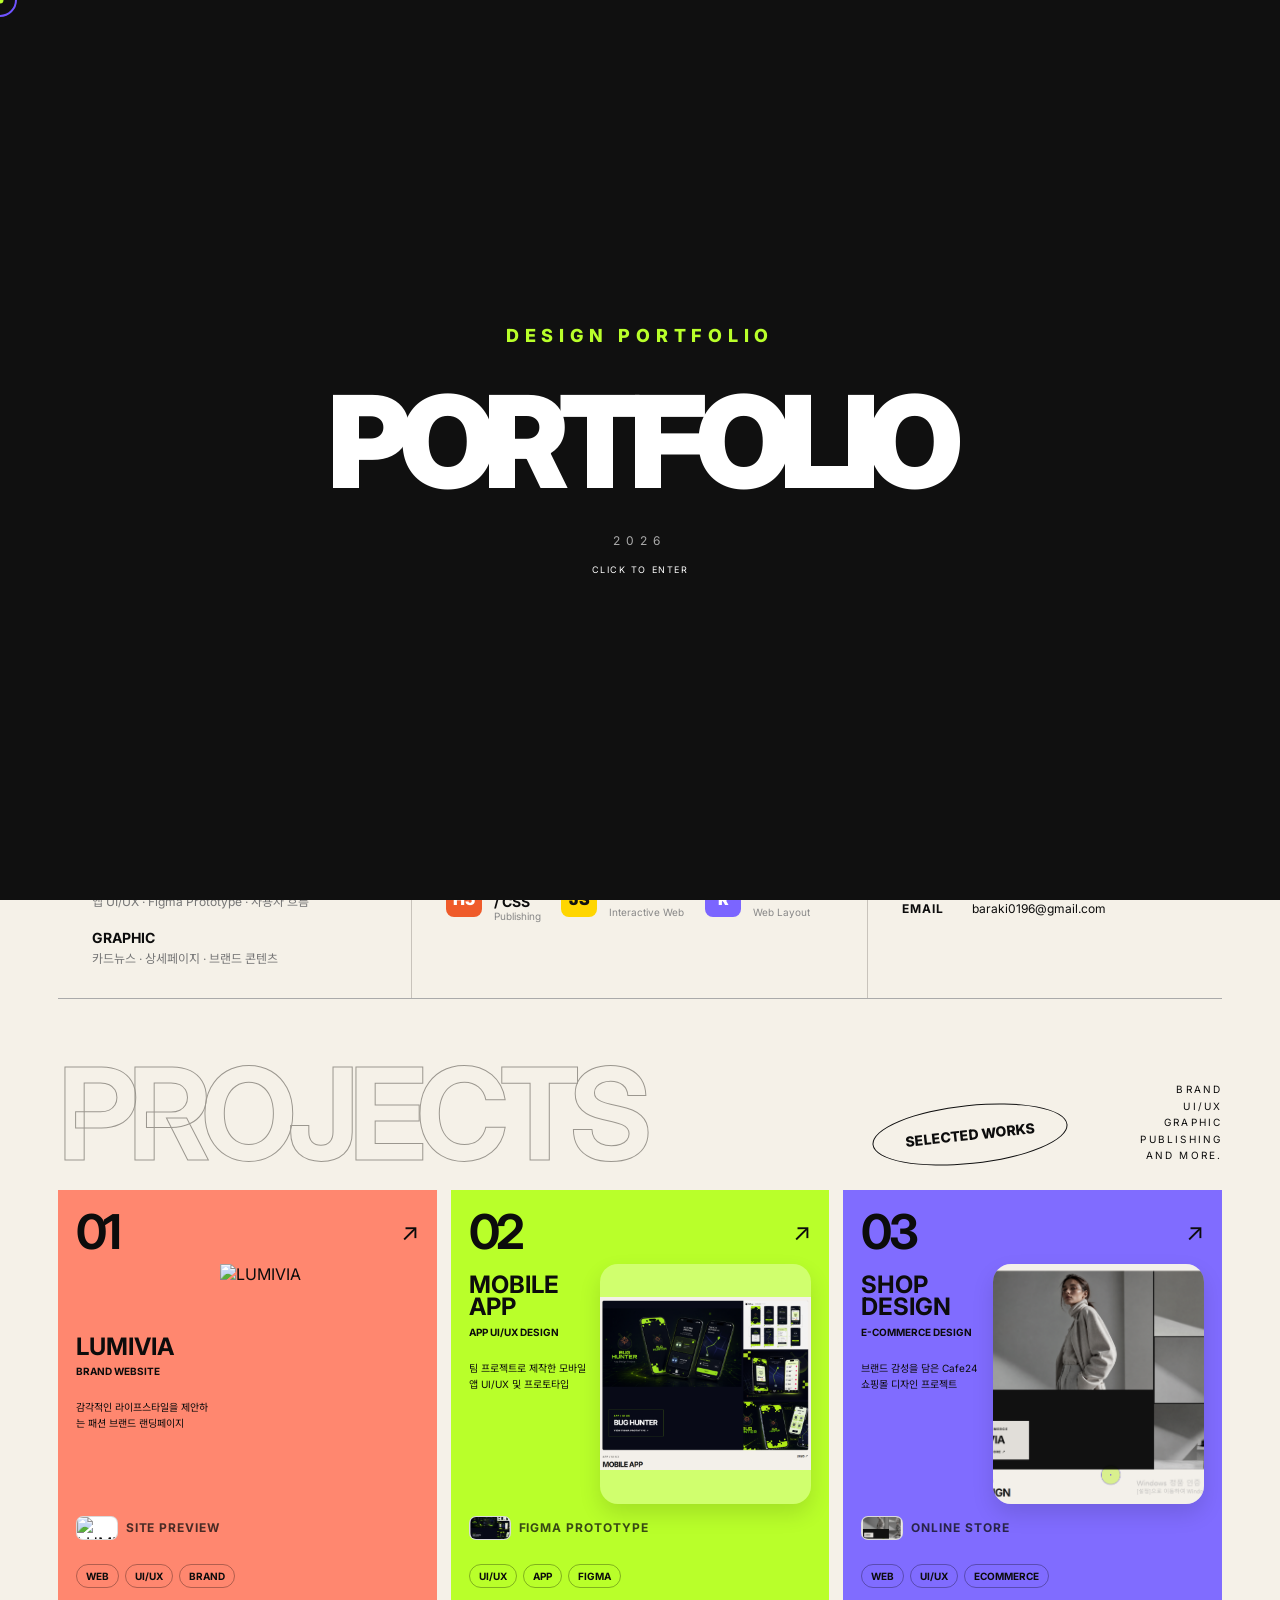
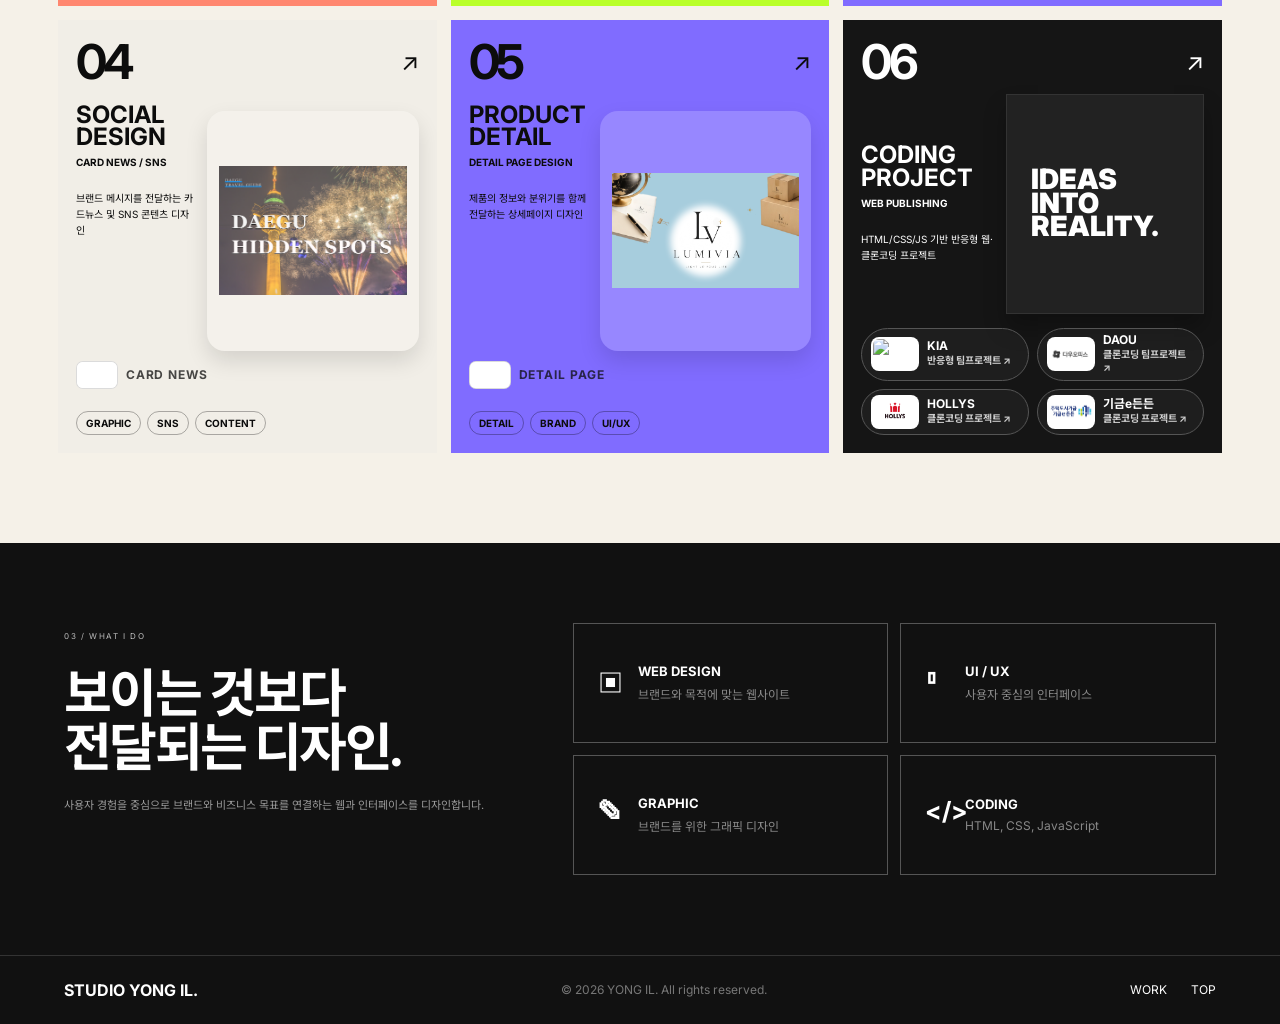
==== commit 3774620a: "Update index.html" ====
--- a/index.html
+++ b/index.html
@@ -279,7 +279,7 @@
             <a class="thumb-link" href="https://baraki0196-maker.github.io/pf/" target="_blank" rel="noopener">
               <img src="assets/thumb-daou.png" alt="DAOU preview">
               <span><b>DAOU</b><small>클론코딩 팀프로젝트 ↗</small></span>
-            </a>햣
+            </a>
             <a class="thumb-link" href="https://baraki0196-maker.github.io/HollysCoffee/" target="_blank"
               rel="noopener">
               <img src="assets/thumb-hollys.png" alt="HOLLYS preview">
@@ -332,4 +332,4 @@
   <script src="script.js"></script>
 </body>
 
-</html>+</html>
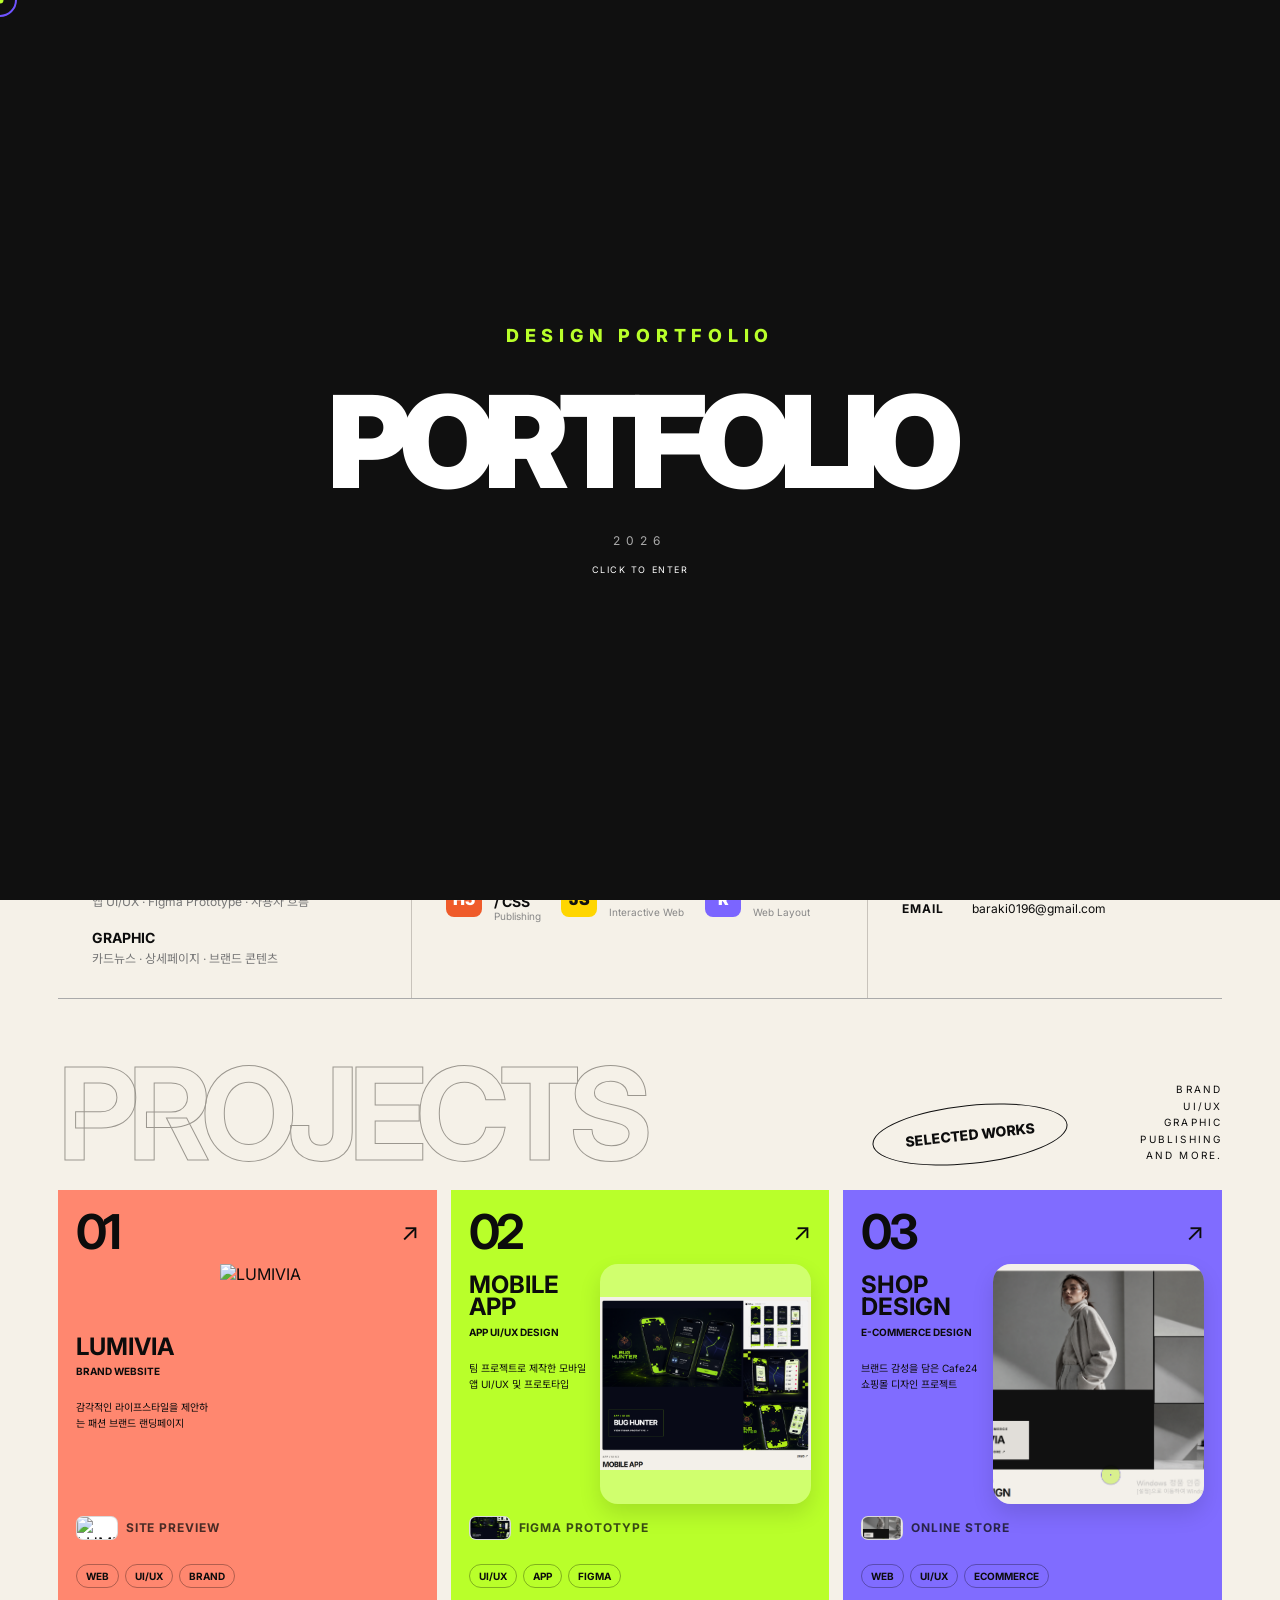
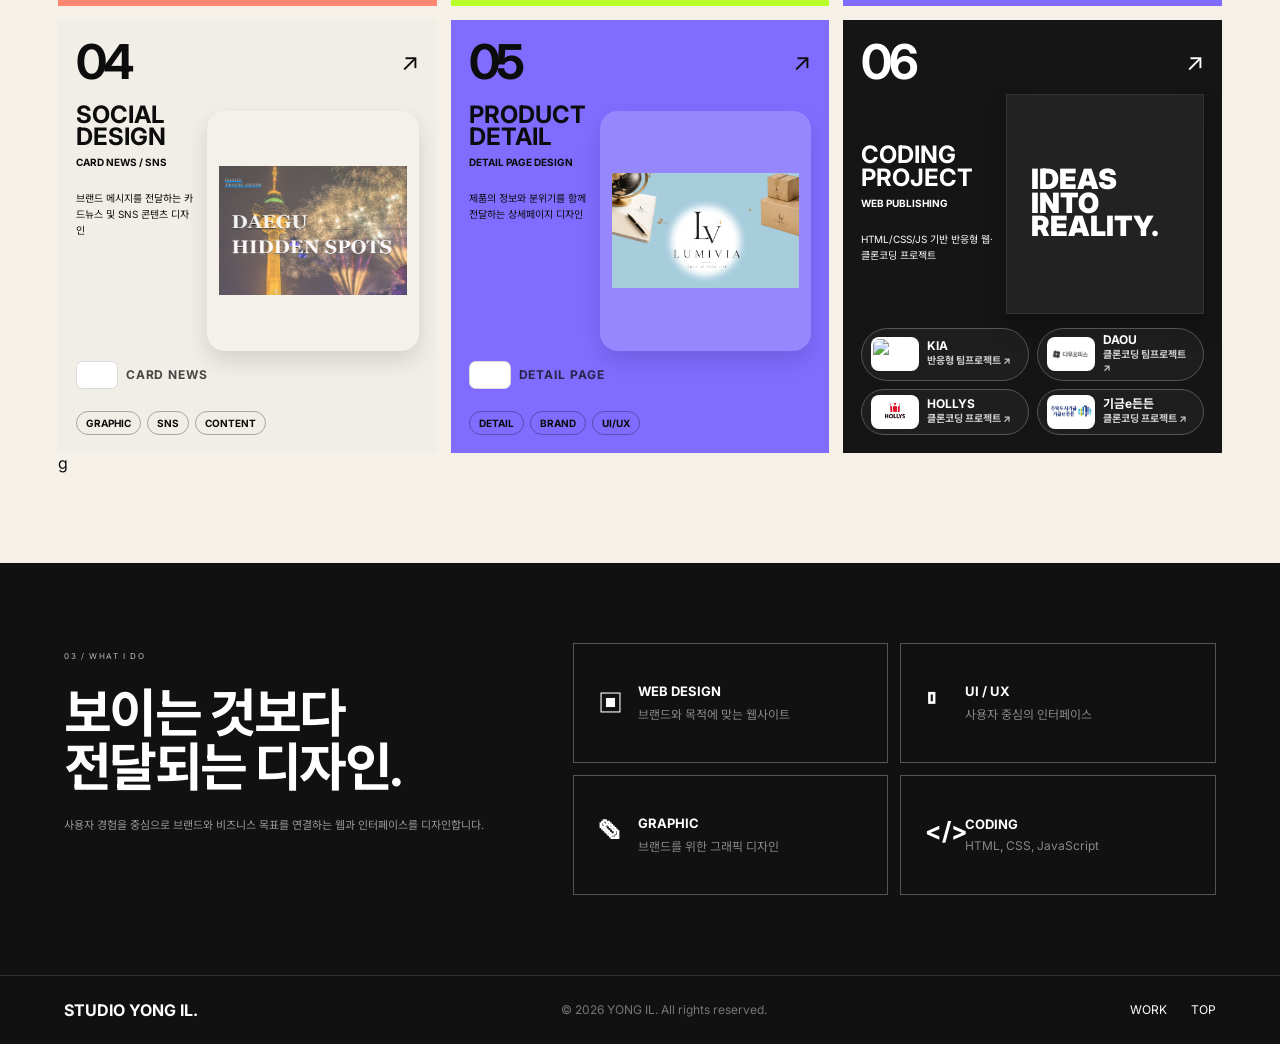
==== commit 45d96673: "portfolio update" ====
--- a/index.html
+++ b/index.html
@@ -292,7 +292,7 @@
           </div>
         </div>
 
-      </div>
+      </div>g
     </section>
 
     <section class="closing">
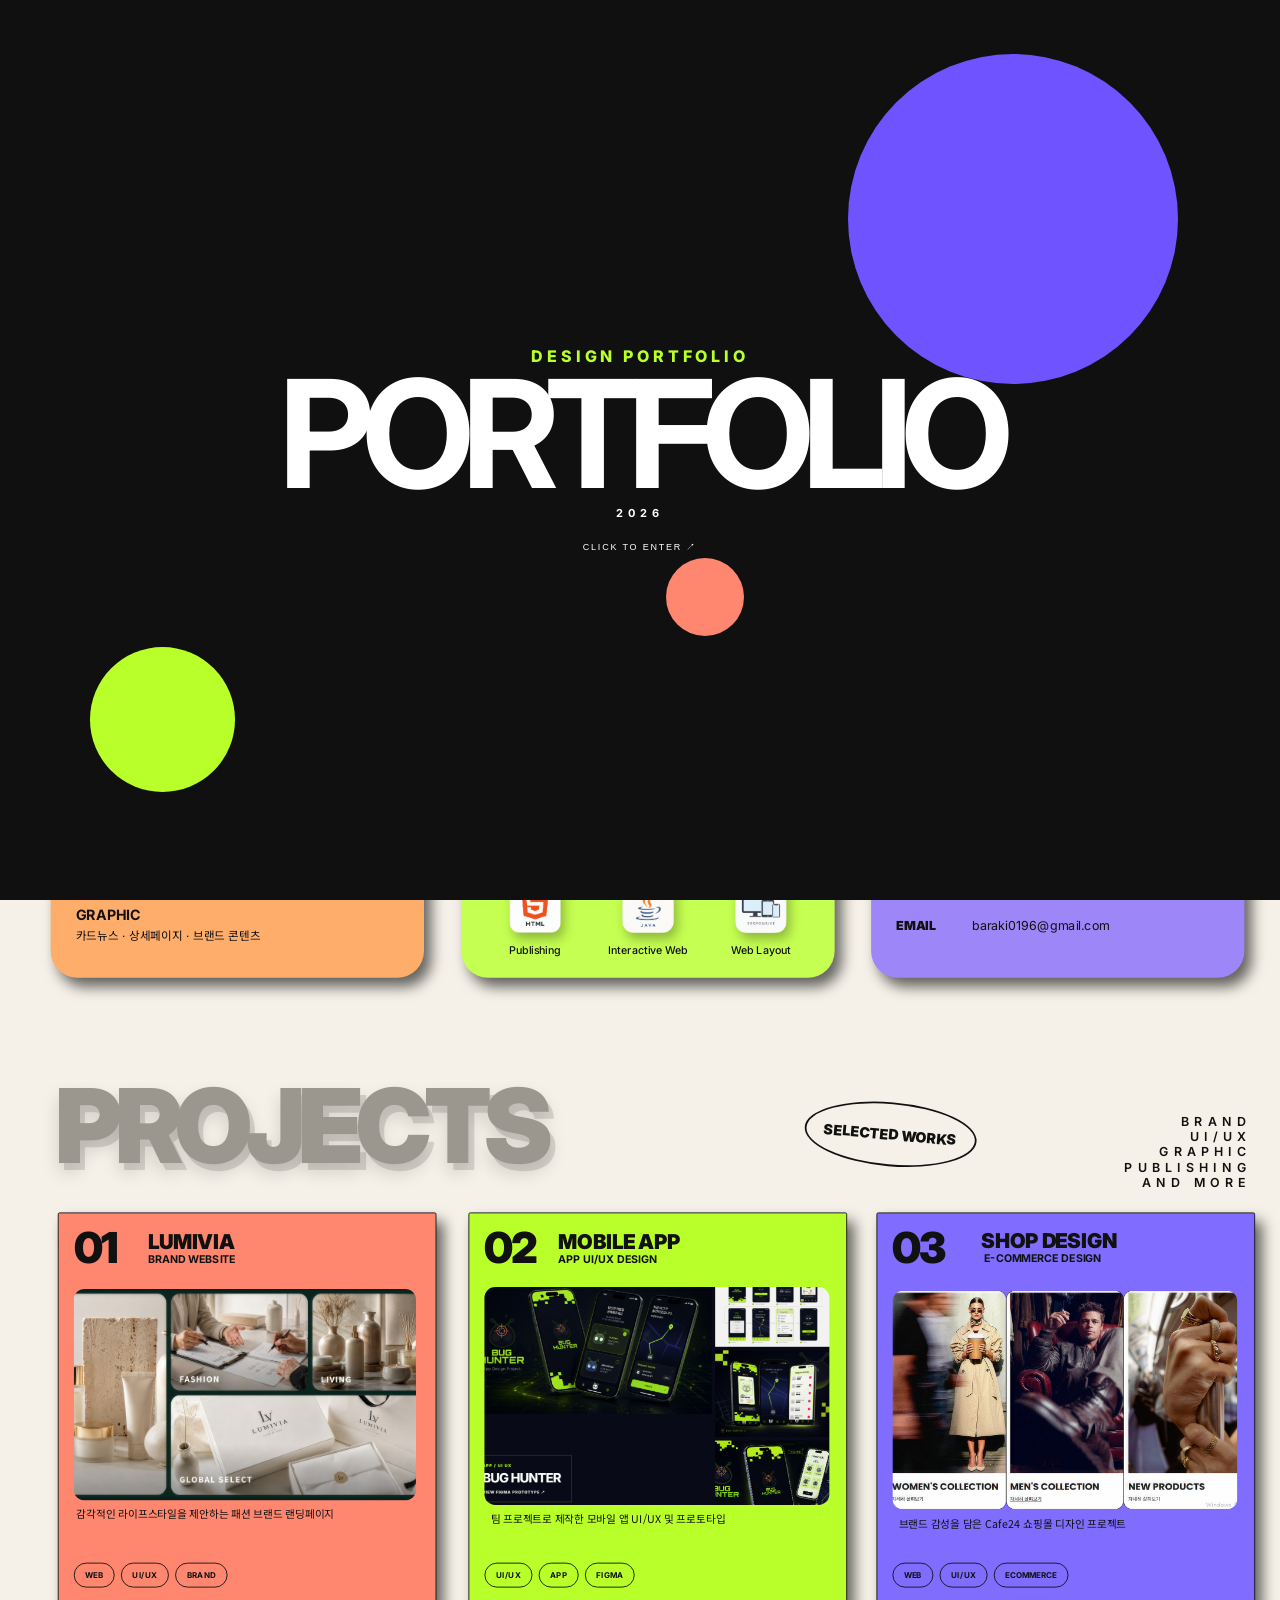
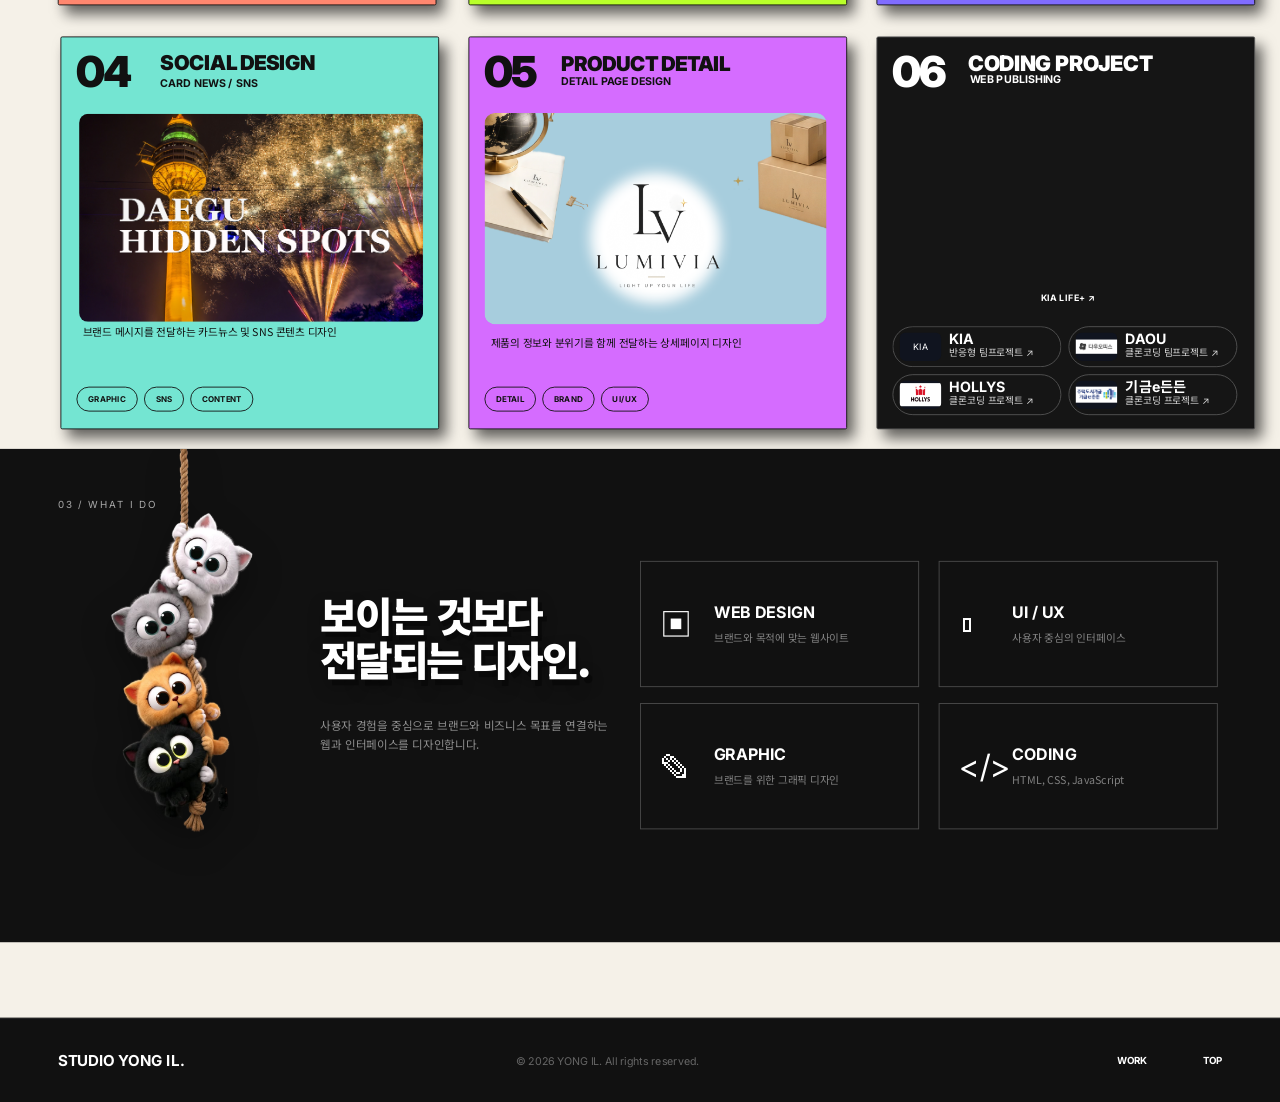
==== commit 10d862d1: "portfolio update" ====
--- a/index.html
+++ b/index.html
@@ -1,335 +1,176 @@
-<!DOCTYPE html>
+<!doctype html>
 <html lang="ko">
+<head>
+<meta charset="utf-8">
+<meta name="viewport" content="width=device-width,initial-scale=1">
+<title>YONG IL — Portfolio Final</title>
+<link rel="preconnect" href="https://fonts.googleapis.com">
+<link rel="preconnect" href="https://fonts.gstatic.com" crossorigin>
+<link href="https://fonts.googleapis.com/css2?family=Inter:wght@400;500;600;700;800;900&family=Noto+Sans+KR:wght@400;500;700;800;900&display=swap" rel="stylesheet">
+<link rel="stylesheet" href="style.css">
+</head>
+<body class="intro-lock">
+<section class="intro" id="intro">
+  <i class="intro-purple"></i><i class="intro-lime"></i><i class="intro-orange"></i>
+  <div class="intro-center">
+    <span>DESIGN PORTFOLIO</span>
+    <h1>PORTFOLIO</h1>
+    <b>2026</b>
+    <button id="enterBtn">CLICK TO ENTER ↗</button>
+  </div>
+</section>
 
-<head>
-  <meta charset="UTF-8" />
-  <meta name="viewport" content="width=device-width, initial-scale=1.0" />
-  <title>YONG IL — Design Portfolio</title>
-  <link rel="preconnect" href="https://fonts.googleapis.com">
-  <link rel="preconnect" href="https://fonts.gstatic.com" crossorigin>
-  <link
-    href="https://fonts.googleapis.com/css2?family=Inter:wght@400;500;600;700;800;900&family=Noto+Sans+KR:wght@400;500;600;700;800;900&display=swap"
-    rel="stylesheet">
-  <link rel="stylesheet" href="style.css" />
-</head>
+<div class="cursor-glow" aria-hidden="true"></div>
 
-<body class="is-loading">
+<div id="scale">
+<div class="page">
 
-  <!-- 기존 방식의 클릭 인트로 -->
-  <div class="intro" id="intro" role="button" tabindex="0" aria-label="포트폴리오 들어가기">
-    <div class="intro-inner">
-      <span class="intro-kicker">DESIGN PORTFOLIO</span>
-      <div class="intro-word">
-        <span>P</span><span>O</span><span>R</span><span>T</span><span>F</span><span>O</span><span>L</span><span>I</span><span>O</span>
-      </div>
-      <div class="intro-year">2026</div>
-      <div class="intro-enter">CLICK TO ENTER</div>
-    </div>
+<header class="header">
+  <div class="header-brand">YONG IL&nbsp;&nbsp;/&nbsp;&nbsp;DESIGN PORTFOLIO</div>
+  <div class="header-line"></div><i class="header-dot"></i>
+  <nav><a href="#projects">WEB</a><a href="#hero">UI/UX</a><a href="#closing">GRAPHIC</a></nav>
+</header>
+
+<section class="hero" id="hero">
+  <img class="hero-lime" src="assets/hero-lime.svg" alt="">
+  <img class="hero-purple" src="assets/hero-purple.svg" alt="">
+  <img class="hero-orange" src="assets/hero-orange.svg" alt="">
+
+  <div class="portfolio-word">PORTFOLIO</div>
+
+  <div class="hero-left">
+    <h2>시선을 넘어,</h2>
+    <h3>기억으로.</h3>
+    <p>좋은 디자인은 잠깐의 시선을 넘어,<br>오래 기억되는 경험이 됩니다.<br>사용자의 일상 속에 자연스럽게 스며드는<br>디자인을 만들고자 합니다.</p>
+    <small>BEYOND THE EYES,<br>INTO MEMORIES.</small>
   </div>
 
-  <div class="cursor-dot"></div>
-  <div class="cursor-ring"></div>
+  <div class="profile-wrap">
+    <img src="assets/profile.png" alt="YONG IL profile">
+  </div>
 
-  <header class="site-header">
-    <a href="#top" class="brand">YONG IL <i>/</i> DESIGN PORTFOLIO</a>
-    <div class="header-line"></div>
-    <nav>
-      <a href="#work">WEB</a>
-      <a href="#work">UI/UX</a>
-      <a href="#work">GRAPHIC</a>
-    </nav>
-  </header>
+  <div class="hero-right">
+    <span>HELLO,<br>I'M</span>
+    <h3>YONG IL<i></i></h3>
+    <b>WEB · UI/UX · GRAPHIC DESIGNER</b>
+    <p>사용자 중심의 시선으로,<br>브랜드의 가치를 더 매력적으로 전달하는<br>디자인을 고민하는 디자이너입니다.</p>
+    <a href="mailto:baraki0196@gmail.com">✉&nbsp;&nbsp;baraki0196@gmail.com</a>
+    <a href="tel:01021879926">☎&nbsp;&nbsp;010-2187-9926</a>
+  </div>
+</section>
 
-  <main id="top">
+<section class="info">
+  <article class="info-card experience">
+    <h3>EXPERIENCE <span>+</span></h3>
+    <div class="exp-row"><b>WEB DESIGN</b><p>랜딩페이지 · 반응형 웹 · 클론코딩</p></div>
+    <div class="exp-row"><b>UI / UX</b><p>앱 UI/UX · Figma Prototype · 사용자 흐름</p></div>
+    <div class="exp-row"><b>GRAPHIC</b><p>카드뉴스 · 상세페이지 · 브랜드 콘텐츠</p></div>
+  </article>
 
-    <!-- HERO -->
-    <section class="hero">
-      <div class="hero-word" aria-hidden="true">PORTFOLIO</div>
+  <article class="info-card skills">
+    <h3>TOOLS &amp; SKILLS <span>+</span></h3>
+    <div class="skill-grid">
+      <div><img src="assets/figma-user.png"><small>UI/UX Design</small></div>
+      <div><img src="assets/photoshop-user.png"><small>Image Design</small></div>
+      <div><img src="assets/illustrator-user.png"><small>Graphic Design</small></div>
+      <div><img src="assets/html-user.png"><small>Publishing</small></div>
+      <div><img src="assets/java-user.png"><small>Interactive Web</small></div>
+      <div><img src="assets/responsive-user.png"><small>Web Layout</small></div>
+    </div>
+  </article>
 
-      <div class="hero-grid">
-        <div class="hero-copy">
-          <h1>
-            <span>시선을 넘어,</span>
-            <strong>기억으로.</strong>
-          </h1>
-          <p>
-            좋은 디자인은 잠깐의 시선을 넘어,<br>
-            오래 기억되는 경험이 됩니다.<br>
-            사용자의 일상 속에 자연스럽게 스며드는<br>
-            디자인을 만들고자 합니다.
-          </p>
-          <small>BEYOND THE EYES,<br>INTO MEMORIES.</small>
-        </div>
+  <article class="info-card contact">
+    <h3>CONTACT &amp; INFO <span>+</span></h3>
+    <dl>
+      <dt>NAME</dt><dd>YONG IL</dd>
+      <dt>ROLE</dt><dd>Web &amp; UI/UX Designer</dd>
+      <dt>PHONE</dt><dd>010-2187-9926</dd>
+      <dt>EMAIL</dt><dd>baraki0196@gmail.com</dd>
+    </dl>
+  </article>
+</section>
 
-        <div class="profile-stage">
-          <div class="lime-shape"></div>
-          <div class="purple-shape"></div>
-          <div class="profile-photo">
-            <img src="profile-hood.png" alt="YONG IL profile">
-          </div>
-        </div>
+<section class="projects" id="projects">
+  <h2>PROJECTS</h2>
+  <div class="selected">SELECTED WORKS</div>
+  <div class="cats">BRAND<br>UI/UX<br>GRAPHIC<br>PUBLISHING<br>AND MORE</div>
 
-        <div class="hero-info">
-          <span class="hello">HELLO,<br>I'M</span>
-          <h2>YONG <em>i</em>L</h2>
-          <h3>WEB · UI/UX · GRAPHIC DESIGNER</h3>
-          <p>
-            사용자 중심의 시선으로,<br>
-            브랜드의 가치를 더 매력적으로 전달하는<br>
-            디자인을 고민하는 디자이너입니다.
-          </p>
-          <div class="hero-contact">
-            <a href="mailto:baraki0196@gmail.com">✉ baraki0196@gmail.com</a>
-            <a href="tel:01021879926">☎ 010-2187-9926</a>
-          </div>
-        </div>
-      </div>
-    </section>
+  <article class="project card1">
+    <span class="num">01</span><a class="open" href="https://baraki0196-maker.github.io/lumivia/" target="_blank">↗</a>
+    <a class="ptitle" href="https://baraki0196-maker.github.io/lumivia/" target="_blank">LUMIVIA</a><b class="psub">BRAND WEBSITE</b>
+    <a class="visual v1" href="https://baraki0196-maker.github.io/lumivia/" target="_blank"><img src="assets/project01.jpg"></a>
+    <p class="desc">감각적인 라이프스타일을 제안하는 패션 브랜드 랜딩페이지</p>
+    <div class="tags"><span>WEB</span><span>UI/UX</span><span>BRAND</span></div>
+  </article>
 
-    <!-- PROFILE INFO -->
-    <section class="profile-info">
-      <div class="info-column">
-        <div class="section-head">
-          <h3>EXPERIENCE</h3><span>+</span>
-        </div>
-        <div class="timeline">
-          <div class="timeline-item"><b>WEB DESIGN</b><span>랜딩페이지 · 반응형 웹 · 클론코딩</span></div>
-          <div class="timeline-item"><b>UI / UX</b><span>앱 UI/UX · Figma Prototype · 사용자 흐름</span></div>
-          <div class="timeline-item"><b>GRAPHIC</b><span>카드뉴스 · 상세페이지 · 브랜드 콘텐츠</span></div>
-        </div>
-      </div>
+  <article class="project card2">
+    <span class="num">02</span><a class="open" href="https://www.figma.com/proto/a03zuor7hni6EOoocPvkt5/1%EC%A1%B0_%EC%95%B1%EB%94%94%EC%9E%90%EC%9D%B8" target="_blank">↗</a>
+    <div class="ptitle">MOBILE APP</div><b class="psub">APP UI/UX DESIGN</b>
+    <a class="visual v2" href="https://www.figma.com/proto/a03zuor7hni6EOoocPvkt5/1%EC%A1%B0_%EC%95%B1%EB%94%94%EC%9E%90%EC%9D%B8" target="_blank"><img src="assets/project02.png"></a>
+    <p class="desc">팀 프로젝트로 제작한 모바일 앱 UI/UX 및 프로토타입</p>
+    <div class="tags"><span>UI/UX</span><span>APP</span><span>FIGMA</span></div>
+  </article>
 
-      <div class="info-column">
-        <div class="section-head">
-          <h3>TOOLS &amp; SKILLS</h3><span>+</span>
-        </div>
-        <div class="skill-grid">
-          <div class="skill"><i>F</i><b>Figma</b><span>UI/UX Design</span></div>
-          <div class="skill"><i>Ps</i><b>Photoshop</b><span>Image Design</span></div>
-          <div class="skill"><i>Ai</i><b>Illustrator</b><span>Graphic Design</span></div>
-          <div class="skill"><i>H5</i><b>HTML / CSS</b><span>Publishing</span></div>
-          <div class="skill"><i>JS</i><b>JavaScript</b><span>Interactive Web</span></div>
-          <div class="skill"><i>R</i><b>Responsive</b><span>Web Layout</span></div>
-        </div>
-      </div>
+  <article class="project card3">
+    <span class="num">03</span><a class="open" href="https://baraki01.cafe24.com/" target="_blank">↗</a>
+    <a class="ptitle" href="https://baraki01.cafe24.com/" target="_blank">SHOP DESIGN</a><b class="psub">E-COMMERCE DESIGN</b>
+    <a class="visual v3" href="https://baraki01.cafe24.com/" target="_blank"><img src="assets/project03.png"></a>
+    <p class="desc">브랜드 감성을 담은 Cafe24 쇼핑몰 디자인 프로젝트</p>
+    <div class="tags"><span>WEB</span><span>UI/UX</span><span>ECOMMERCE</span></div>
+  </article>
 
-      <div class="info-column contact-col">
-        <div class="section-head">
-          <h3>CONTACT &amp; INFO</h3><span>+</span>
-        </div>
-        <div class="contact-list">
-          <div><b>NAME</b><span>YONG IL</span></div>
-          <div><b>ROLE</b><span>Web &amp; UI/UX Designer</span></div>
-          <div><b>PHONE</b><span>010-2187-9926</span></div>
-          <div><b>EMAIL</b><span>baraki0196@gmail.com</span></div>
-        </div>
-      </div>
-    </section>
+  <article class="project card4">
+    <span class="num">04</span><a class="open" href="https://www.figma.com/proto/LnaS8ZhFMOHcGa2d56447Q/" target="_blank">↗</a>
+    <a class="ptitle" href="https://www.figma.com/proto/LnaS8ZhFMOHcGa2d56447Q/" target="_blank">SOCIAL DESIGN</a><b class="psub">CARD NEWS / SNS</b>
+    <a class="visual v4" href="https://www.figma.com/proto/LnaS8ZhFMOHcGa2d56447Q/" target="_blank"><img src="assets/project04.png"></a>
+    <p class="desc">브랜드 메시지를 전달하는 카드뉴스 및 SNS 콘텐츠 디자인</p>
+    <div class="tags"><span>GRAPHIC</span><span>SNS</span><span>CONTENT</span></div>
+  </article>
 
-    <!-- PROJECTS -->
-    <section class="projects" id="work">
-      <div class="projects-title-row">
-        <h2>PROJECTS</h2>
-        <span class="selected">SELECTED WORKS</span>
-        <div class="project-cats">BRAND<br>UI/UX<br>GRAPHIC<br>PUBLISHING<br>AND MORE.</div>
-      </div>
+  <article class="project card5">
+    <span class="num">05</span><a class="open" href="https://www.figma.com/proto/hgsaIlX1pYmwGWjMEyFaO8/" target="_blank">↗</a>
+    <a class="ptitle" href="https://www.figma.com/proto/hgsaIlX1pYmwGWjMEyFaO8/" target="_blank">PRODUCT DETAIL</a><b class="psub">DETAIL PAGE DESIGN</b>
+    <a class="visual v5" href="https://www.figma.com/proto/hgsaIlX1pYmwGWjMEyFaO8/" target="_blank"><img src="assets/project05.png"></a>
+    <p class="desc">제품의 정보와 분위기를 함께 전달하는 상세페이지 디자인</p>
+    <div class="tags"><span>DETAIL</span><span>BRAND</span><span>UI/UX</span></div>
+  </article>
 
-      <div class="project-grid">
+  <article class="project card6">
+    <span class="num">06</span><a class="open" href="https://baraki0196-maker.github.io/kia-success-master/" target="_blank">↗</a>
+    <div class="ptitle">CODING PROJECT</div><b class="psub">WEB PUBLISHING</b>
+    <a class="coding-video" href="https://baraki0196-maker.github.io/kia-success-master/" target="_blank">
+      <video autoplay muted loop playsinline><source src="assets/video-project-6.mp4" type="video/mp4"></video>
+    </a>
+    <a class="kia-life" href="https://baraki0196-maker.github.io/kia-success-master/" target="_blank">KIA LIFE+ ↗</a>
+    <div class="coding-links">
+      <a href="https://baraki0196-maker.github.io/KIALIFE_A-NEW-CHAPTER/" target="_blank"><i>KIA</i><b>KIA</b><small>반응형 팀프로젝트 ↗</small></a>
+      <a href="https://baraki0196-maker.github.io/pf/" target="_blank"><img src="assets/daou-thumb.png"><b>DAOU</b><small>클론코딩 팀프로젝트 ↗</small></a>
+      <a href="https://baraki0196-maker.github.io/HollysCoffee/" target="_blank"><img src="assets/hollys-thumb.png"><b>HOLLYS</b><small>클론코딩 프로젝트 ↗</small></a>
+      <a href="https://baraki0196-maker.github.io/CityFund/" target="_blank"><img src="assets/cityfund-thumb.png"><b>기금e든든</b><small>클론코딩 프로젝트 ↗</small></a>
+    </div>
+  </article>
+</section>
 
-        <a class="project-card p1" href="https://baraki0196-maker.github.io/lumivia/" target="_blank" rel="noopener">
-          <div class="project-top">
-            <b>01</b><span>↗</span>
-          </div>
-          <div class="project-content">
-            <div class="project-copy">
-              <h3>LUMIVIA</h3>
-              <small>BRAND WEBSITE</small>
-              <p>감각적인 라이프스타일을 제안하는 패션 브랜드 랜딩페이지</p>
-            </div>
-            <div class="project-shot">
-              <img src="https://raw.githubusercontent.com/baraki0196-maker/lumivia/master/images/fashion.jpg"
-                alt="LUMIVIA">
-            </div>
-          </div>
-          <div class="mini-preview-bar"><img
-              src="https://raw.githubusercontent.com/baraki0196-maker/lumivia/master/images/beauty.jpg"
-              alt="LUMIVIA mini"><span>site preview</span></div>
-          <div class="tags"><span>WEB</span><span>UI/UX</span><span>BRAND</span></div>
-        </a>
+<section class="closing" id="closing">
+  <img class="closing-character" src="assets/footer-character.png" alt="">
+  <small>03 / WHAT I DO</small>
+  <h2>보이는 것보다<br>전달되는 디자인.</h2>
+  <p>사용자 경험을 중심으로 브랜드와 비즈니스 목표를 연결하는<br>웹과 인터페이스를 디자인합니다.</p>
+  <div class="services">
+    <article><i>▣</i><div><b>WEB DESIGN</b><span>브랜드와 목적에 맞는 웹사이트</span></div></article>
+    <article><i>▯</i><div><b>UI / UX</b><span>사용자 중심의 인터페이스</span></div></article>
+    <article><i>✎</i><div><b>GRAPHIC</b><span>브랜드를 위한 그래픽 디자인</span></div></article>
+    <article><i>&lt;/&gt;</i><div><b>CODING</b><span>HTML, CSS, JavaScript</span></div></article>
+  </div>
+</section>
 
-        <a class="project-card p2"
-          href="https://www.figma.com/proto/a03zuor7hni6EOoocPvkt5/1%EC%A1%B0_%EC%95%B1%EB%94%94%EC%9E%90%EC%9D%B8?node-id=242-1330&p=f&t=ztggPweuKUztyWqI-0&scaling=scale-down&content-scaling=fixed&page-id=0%3A1&starting-point-node-id=76%3A15&show-proto-sidebar=1"
-          target="_blank" rel="noopener">
-          <div class="project-top">
-            <b>02</b><span>↗</span>
-          </div>
-          <div class="project-content">
-            <div class="project-copy">
-              <h3>MOBILE APP</h3>
-              <small>APP UI/UX DESIGN</small>
-              <p>팀 프로젝트로 제작한 모바일 앱 UI/UX 및 프로토타입</p>
-            </div>
-            <div class="real-visual-frame app-frame">
-              <img src="assets/mobile-app-preview.png" alt="Mobile App project image">
-            </div>
-          </div>
-          <div class="mini-preview-bar">
-            <img src="assets/mobile-app-preview.png" alt="Mobile App actual preview">
-            <span>figma prototype</span>
-          </div>
-          <div class="tags"><span>UI/UX</span><span>APP</span><span>FIGMA</span></div>
-        </a>
-
-        <a class="project-card p3" href="https://baraki01.cafe24.com/" target="_blank" rel="noopener">
-          <div class="project-top">
-            <b>03</b><span>↗</span>
-          </div>
-          <div class="project-content">
-            <div class="project-copy">
-              <h3>SHOP DESIGN</h3>
-              <small>E-COMMERCE DESIGN</small>
-              <p>브랜드 감성을 담은 Cafe24 쇼핑몰 디자인 프로젝트</p>
-            </div>
-            <div class="real-visual-frame shop-frame">
-              <img src="assets/shop-design-preview.png" alt="Shop Design project image">
-            </div>
-          </div>
-          <div class="mini-preview-bar">
-            <img src="assets/shop-design-preview.png" alt="Shop Design actual preview">
-            <span>online store</span>
-          </div>
-          <div class="tags"><span>WEB</span><span>UI/UX</span><span>ECOMMERCE</span></div>
-        </a>
-
-        <a class="project-card p4"
-          href="https://www.figma.com/proto/LnaS8ZhFMOHcGa2d56447Q/%EC%B9%B4%EB%93%9C%EB%89%B4%EC%8A%A4_%EA%B9%80%EC%9A%A9%EC%9D%BC?t=ztggPweuKUztyWqI-0&scaling=min-zoom&content-scaling=fixed&page-id=0%3A1&node-id=48-5"
-          target="_blank" rel="noopener">
-          <div class="project-top">
-            <b>04</b><span>↗</span>
-          </div>
-          <div class="project-content">
-            <div class="project-copy">
-              <h3>SOCIAL DESIGN</h3>
-              <small>CARD NEWS / SNS</small>
-              <p>브랜드 메시지를 전달하는 카드뉴스 및 SNS 콘텐츠 디자인</p>
-            </div>
-            <div class="real-visual-frame social-frame full-image-preview">
-              <img src="assets/project04-social-full.png" alt="카드뉴스 전체 이미지">
-            </div>
-          </div>
-          <div class="mini-preview-bar">
-            <div class="mini-live-preview">
-              <iframe
-                src="https://www.figma.com/embed?embed_host=share&url=https%3A%2F%2Fwww.figma.com%2Fproto%2FLnaS8ZhFMOHcGa2d56447Q%2F%25EC%25B9%25B4%25EB%2593%259C%25EB%2589%25B4%25EC%258A%25A4_%25EA%25B9%2580%25EC%259A%25A9%25EC%259D%25BC%3Fscaling%3Dmin-zoom%26content-scaling%3Dfixed%26page-id%3D0%253A1%26node-id%3D48-5"
-                title="Card News actual preview" tabindex="-1" loading="lazy"></iframe>
-            </div>
-            <span>card news</span>
-          </div>
-          <div class="tags"><span>GRAPHIC</span><span>SNS</span><span>CONTENT</span></div>
-        </a>
-
-        <a class="project-card p5"
-          href="https://www.figma.com/proto/hgsaIlX1pYmwGWjMEyFaO8/LUMIVIA%EC%83%81%EC%84%B8%ED%8E%98%EC%9D%B4%EC%A7%80?node-id=58-257&t=dP4SGUGKYccAerG0-0&scaling=min-zoom&content-scaling=fixed&page-id=0%3A1"
-          target="_blank" rel="noopener">
-          <div class="project-top">
-            <b>05</b><span>↗</span>
-          </div>
-          <div class="project-content">
-            <div class="project-copy">
-              <h3>PRODUCT DETAIL</h3>
-              <small>DETAIL PAGE DESIGN</small>
-              <p>제품의 정보와 분위기를 함께 전달하는 상세페이지 디자인</p>
-            </div>
-            <div class="real-visual-frame detail-frame full-image-preview">
-              <img src="assets/project05-detail-full.png" alt="상세페이지 전체 이미지">
-            </div>
-          </div>
-          <div class="mini-preview-bar">
-            <div class="mini-live-preview">
-              <iframe
-                src="https://www.figma.com/embed?embed_host=share&url=https%3A%2F%2Fwww.figma.com%2Fproto%2FhgsaIlX1pYmwGWjMEyFaO8%2FLUMIVIA%25EC%2583%2581%25EC%2584%25B8%25ED%258E%2598%25EC%259D%25B4%25EC%25A7%2580%3Fnode-id%3D58-257%26scaling%3Dmin-zoom%26content-scaling%3Dfixed%26page-id%3D0%253A1"
-                title="Product Detail actual preview" tabindex="-1" loading="lazy"></iframe>
-            </div>
-            <span>detail page</span>
-          </div>
-          <div class="tags"><span>DETAIL</span><span>BRAND</span><span>UI/UX</span></div>
-        </a>
-
-        <div class="project-card p6 coding-card">
-          <div class="project-top">
-            <b>06</b><span>↗</span>
-          </div>
-          <div class="project-content">
-            <div class="project-copy">
-              <h3>CODING PROJECT</h3>
-              <small>WEB PUBLISHING</small>
-              <p>HTML/CSS/JS 기반 반응형 웹·클론코딩 프로젝트</p>
-            </div>
-            <div class="coding-screen">
-              <span>IDEAS<br>INTO<br>REALITY.</span>
-            </div>
-          </div>
-          <div class="coding-links thumb-links">
-            <a class="thumb-link" href="https://baraki0196-maker.github.io/KIALIFE_A-NEW-CHAPTER/" target="_blank"
-              rel="noopener">
-              <img src="https://raw.githubusercontent.com/baraki0196-maker/KIALIFE_A-NEW-CHAPTER/main/img/main-img.png"
-                alt="KIA preview">
-              <span><b>KIA</b><small>반응형 팀프로젝트 ↗</small></span>
-            </a>
-            <a class="thumb-link" href="https://baraki0196-maker.github.io/pf/" target="_blank" rel="noopener">
-              <img src="assets/thumb-daou.png" alt="DAOU preview">
-              <span><b>DAOU</b><small>클론코딩 팀프로젝트 ↗</small></span>
-            </a>
-            <a class="thumb-link" href="https://baraki0196-maker.github.io/HollysCoffee/" target="_blank"
-              rel="noopener">
-              <img src="assets/thumb-hollys.png" alt="HOLLYS preview">
-              <span><b>HOLLYS</b><small>클론코딩 프로젝트 ↗</small></span>
-            </a>
-            <a class="thumb-link" href="https://baraki0196-maker.github.io/CityFund/" target="_blank" rel="noopener">
-              <img src="assets/thumb-cityfund.png" alt="기금e든든 preview">
-              <span><b>기금e든든</b><small>클론코딩 프로젝트 ↗</small></span>
-            </a>
-          </div>
-        </div>
-
-      </div>g
-    </section>
-
-    <section class="closing">
-      <div>
-        <span>03 / WHAT I DO</span>
-        <h2>보이는 것보다<br>전달되는 디자인.</h2>
-        <p>사용자 경험을 중심으로 브랜드와 비즈니스 목표를 연결하는 웹과 인터페이스를 디자인합니다.</p>
-      </div>
-      <div class="closing-grid">
-        <article><b>▣</b>
-          <h3>WEB DESIGN</h3>
-          <p>브랜드와 목적에 맞는 웹사이트</p>
-        </article>
-        <article><b>▯</b>
-          <h3>UI / UX</h3>
-          <p>사용자 중심의 인터페이스</p>
-        </article>
-        <article><b>✎</b>
-          <h3>GRAPHIC</h3>
-          <p>브랜드를 위한 그래픽 디자인</p>
-        </article>
-        <article><b>&lt;/&gt;</b>
-          <h3>CODING</h3>
-          <p>HTML, CSS, JavaScript</p>
-        </article>
-      </div>
-    </section>
-
-  </main>
-
-  <footer>
-    <strong>STUDIO YONG IL.</strong>
-    <span>© 2026 YONG IL. All rights reserved.</span>
-    <nav><a href="#work">WORK</a><a href="#top">TOP</a></nav>
-  </footer>
-
-  <script src="script.js"></script>
+<footer>
+  <strong>STUDIO YONG IL.</strong>
+  <span>© 2026 YONG IL. All rights reserved.</span>
+  <nav><a href="#projects">WORK</a><a href="#hero">TOP</a></nav>
+</footer>
+</div>
+</div>
+<script src="script.js"></script>
 </body>
-
-</html>
+</html>
--- a/style.css
+++ b/style.css
@@ -4,1383 +4,3185 @@
   padding: 0
 }
 
-:root {
-  --paper: #f5f1e8;
-  --ink: #0c0c0c;
-  --lime: #b9ff2a;
-  --purple: #6f53ff;
-  --coral: #ff694f;
-}
-
 html {
   scroll-behavior: smooth
 }
 
 body {
-  background: var(--paper);
-  color: var(--ink);
-  font-family: "Inter", "Noto Sans KR", sans-serif;
+  font-family: Inter, "Noto Sans KR", sans-serif;
+  background: #fff;
+  color: #111;
   overflow-x: hidden
 }
 
-body.is-loading {
+body.intro-lock {
   overflow: hidden
 }
 
 a {
-  color: inherit;
-  text-decoration: none
-}
-
-img {
-  max-width: 100%
-}
-
-/* intro */
+  text-decoration: none;
+  color: inherit
+}
+
+img,
+video {
+  display: block
+}
+
+#scale {
+  width: 1440px;
+  margin: 0 auto;
+  transform-origin: top left
+}
+
+.page {
+  width: 1440px;
+  height: 3040px;
+  position: relative;
+  background: #f5f1e8;
+  overflow: hidden
+}
+
 .intro {
   position: fixed;
+  cursor: pointer;
   inset: 0;
   z-index: 9999;
   background: #101010;
   color: #fff;
   display: grid;
   place-items: center;
-  transition: transform .75s cubic-bezier(.76, 0, .24, 1)
+  overflow: hidden;
+  transition: transform .72s cubic-bezier(.76, 0, .24, 1)
 }
 
 .intro.hide {
   transform: translateY(-100%)
 }
 
-.intro-inner {
-  text-align: center
-}
-
-.intro-kicker {
+.intro-center {
+  text-align: center;
+  position: relative;
+  z-index: 2
+}
+
+.intro-center span {
+  font-size: 16px;
+  font-weight: 800;
+  letter-spacing: .24em;
+  color: #b9ff2a
+}
+
+.intro-center h1 {
+  font-size: 150px;
+  line-height: .9;
+  letter-spacing: -.08em
+}
+
+.intro-center b {
+  font-size: 11px;
+  letter-spacing: .45em
+}
+
+.intro-center button {
   display: block;
-  color: var(--lime);
-  font-size: 18px;
-  font-weight: 800;
-  letter-spacing: .32em
-}
-
-.intro-word {
-  display: flex;
-  justify-content: center;
-  margin-top: 18px;
-  font-size: clamp(58px, 10vw, 150px);
-  font-weight: 900;
-  letter-spacing: -.09em
-}
-
-.intro-word span {
-  display: inline-block;
-  animation: pop .55s both;
-  transform-origin: center bottom
-}
-
-.intro-word span:nth-child(2) {
-  animation-delay: .04s
-}
-
-.intro-word span:nth-child(3) {
-  animation-delay: .08s
-}
-
-.intro-word span:nth-child(4) {
-  animation-delay: .12s
-}
-
-.intro-word span:nth-child(5) {
-  animation-delay: .16s
-}
-
-.intro-word span:nth-child(6) {
-  animation-delay: .20s
-}
-
-.intro-word span:nth-child(7) {
-  animation-delay: .24s
-}
-
-.intro-word span:nth-child(8) {
-  animation-delay: .28s
-}
-
-.intro-word span:nth-child(9) {
-  animation-delay: .32s
-}
-
-.intro-year {
-  margin-top: 14px;
-  color: #aaa;
-  letter-spacing: .5em;
-  font-size: 12px
-}
-
-.intro-enter {
-  margin-top: 16px;
+  margin: 20px auto 0;
+  background: none;
+  border: 0;
+  color: #fff;
   font-size: 9px;
-  letter-spacing: .17em
-}
-
-@keyframes pop {
-  from {
-    opacity: 0;
-    transform: translateY(70px) rotate(8deg)
-  }
-
-  to {
-    opacity: 1;
-    transform: none
-  }
-}
-
-/* cursor */
-.cursor-dot,
-.cursor-ring {
-  position: fixed;
-  z-index: 10000;
-  pointer-events: none;
-  border-radius: 50%;
+  letter-spacing: .2em;
+  cursor: pointer
+}
+
+.intro i {
+  position: absolute;
+  border-radius: 50%
+}
+
+.intro-purple {
+  width: 330px;
+  height: 330px;
+  right: 8vw;
+  top: 6vh;
+  background: #6f53ff
+}
+
+.intro-lime {
+  width: 145px;
+  height: 145px;
+  left: 7vw;
+  bottom: 12vh;
+  background: #b9ff2a
+}
+
+.intro-orange {
+  width: 78px;
+  height: 78px;
+  left: 52%;
+  top: 62%;
+  background: #ff876f
+}
+
+.header {
+  position: absolute;
   left: 0;
   top: 0;
-  transform: translate(-50%, -50%)
-}
-
-.cursor-dot {
-  width: 7px;
-  height: 7px;
-  background: var(--lime)
-}
-
-.cursor-ring {
-  width: 34px;
-  height: 34px;
-  border: 2px solid var(--purple)
-}
-
-/* header */
-.site-header {
-  height: 62px;
-  padding: 0 4.5vw;
-  display: flex;
-  align-items: center;
-  gap: 22px;
-  font-size: 12px;
+  width: 1440px;
+  height: 72px;
+  background: #f5f1e8
+}
+
+.header-brand {
+  position: absolute;
+  left: 65px;
+  top: 27px;
+  font-size: 20px;
+  line-height: 16px;
   font-weight: 700;
-  letter-spacing: .1em
-}
-
-.brand {
-  white-space: nowrap
-}
-
-.brand i {
-  font-style: normal;
-  color: #777;
-  margin: 0 12px
+  letter-spacing: 1.6px
 }
 
 .header-line {
+  position: absolute;
+  left: 423px;
+  top: 36px;
+  width: 704px;
   height: 1px;
-  background: #111;
-  flex: 1;
-  position: relative
-}
-
-.header-line::after {
-  content: "";
-  position: absolute;
-  right: -2px;
-  top: -3px;
+  background: #111
+}
+
+.header-dot {
+  position: absolute;
+  left: 1124px;
+  top: 33px;
   width: 7px;
   height: 7px;
   border-radius: 50%;
   background: #111
 }
 
-.site-header nav {
+.header nav {
+  position: absolute;
+  left: 1165px;
+  top: 27px;
   display: flex;
-  gap: 24px
-}
-
-/* hero */
+  gap: 40px;
+  font-size: 16px;
+  font-weight: 700;
+  letter-spacing: .48px
+}
+
 .hero {
-  padding: 14px 4.5vw 34px
-}
-
-.hero-word {
-  font-size: clamp(115px, 15vw, 230px);
-  line-height: .78;
+  position: absolute;
+  left: 0;
+  top: 72px;
+  width: 1440px;
+  height: 700px;
+  background: #f5f1e8;
+  overflow: hidden
+}
+
+.portfolio-word {
+  position: absolute;
+  left: 62px;
+  top: 18px;
+  width: 1320px;
+  font-size: 176px;
+  line-height: 158px;
   font-weight: 900;
-  letter-spacing: -.10em;
+  letter-spacing: -5.28px;
   white-space: nowrap;
-  transform: rotate(-2deg);
-  transform-origin: left center
-}
-
-.hero-grid {
-  display: grid;
-  grid-template-columns: 1fr 1.25fr .9fr;
-  gap: 42px;
-  align-items: end;
-  margin-top: -26px
-}
-
-.hero-copy h1 {
-  font-size: clamp(46px, 5.4vw, 82px);
-  line-height: .94;
-  letter-spacing: -.07em
-}
-
-.hero-copy h1 strong {
+  z-index: 4
+}
+
+.hero-lime {
+  position: absolute;
+  left: 338px;
+  top: 142px;
+  width: 416px;
+  height: 363px;
+  z-index: 1
+}
+
+.hero-purple {
+  position: absolute;
+  left: 350px;
+  top: 284px;
+  width: 534px;
+  height: 413px;
+  z-index: 1
+}
+
+.hero-orange {
+  position: absolute;
+  left: 568px;
+  top: 222px;
+  width: 416px;
+  height: 363px;
+  z-index: 1
+}
+
+.hero-left {
+  position: absolute;
+  left: 65px;
+  top: 243px;
+  z-index: 5
+}
+
+.hero-left h2 {
+  font: 900 64px/56px "Noto Sans KR";
+  letter-spacing: -3.2px
+}
+
+.hero-left h3 {
+  margin-top: 20px;
+  color: #6f53ff;
+  font: 900 91px/68px "Noto Sans KR";
+  letter-spacing: -4.55px
+}
+
+.hero-left p {
+  margin: 36px 0 0 10px;
+  font: 400 14px/25px "Noto Sans KR";
+  color: #222
+}
+
+.hero-left small {
   display: block;
-  color: var(--purple)
-}
-
-.hero-copy p {
+  margin: 70px 0 0 10px;
+  font-size: 24px;
+  line-height: 30px;
+  font-weight: 800;
+  letter-spacing: 3.52px
+}
+
+.profile-wrap {
+  position: absolute;
+  left: 483px;
+  top: 94px;
+  width: 448px;
+  height: 570px;
+  overflow: hidden;
+  border-radius: 77px 77px 224px 218px;
+  box-shadow: 0 25px 20px rgba(0, 0, 0, .5);
+  z-index: 7
+}
+
+.profile-wrap img {
+  width: 95.86%;
+  height: 100.07%;
+  object-fit: cover;
+  object-position: center
+}
+
+.hero-right {
+  position: absolute;
+  left: 1055px;
+  top: 255px;
+  width: 383px;
+  z-index: 7
+}
+
+.hero-right>span {
+  font-size: 24px;
+  font-weight: 900;
+  line-height: 24px
+}
+
+.hero-right h3 {
+  position: relative;
+  margin-top: 36px;
+  font-size: 96px;
+  line-height: 64px;
+  font-weight: 900;
+  letter-spacing: -6.72px
+}
+
+.hero-right h3 i {
+  position: absolute;
+  left: 110px;
+  top: -12px;
+  width: 16px;
+  height: 16px;
+  border-radius: 50%;
+  background: #b9ff2a
+}
+
+.hero-right>b {
+  display: block;
+  margin: 24px 0 0 23px;
+  font-size: 16px;
+  line-height: 18px
+}
+
+.hero-right p {
+  margin: 25px 0 20px 23px;
+  font: 400 14px/24px "Noto Sans KR";
+  color: #222
+}
+
+.hero-right a {
+  display: block;
+  margin-left: 23px;
   font-size: 14px;
-  line-height: 1.8;
-  margin-top: 32px
-}
-
-.hero-copy small {
-  display: block;
-  margin-top: 28px;
-  font-size: 9px;
-  letter-spacing: .35em;
-  line-height: 1.8
-}
-
-.profile-stage {
-  height: 500px;
-  position: relative;
+  line-height: 28px
+}
+
+.info {
+  position: absolute;
+  left: 0;
+  top: 800px;
+  width: 1440px;
+  height: 300px
+}
+
+.info-card {
+  position: absolute;
+  top: 0;
+  width: 420px;
+  height: 300px;
+  border-radius: 30px;
+  box-shadow: 8px 10px 15px rgba(0, 0, 0, .6);
+  padding: 22px 28px
+}
+
+.experience {
+  left: 57px;
+  background: #ffad6b
+}
+
+.skills {
+  left: 519px;
+  background: #c5ff51
+}
+
+.contact {
+  left: 980px;
+  background: #9d86f7
+}
+
+.info-card h3 {
+  font-size: 32px;
+  line-height: 32px;
+  font-weight: 900;
+  letter-spacing: -.4px;
   display: flex;
-  align-items: flex-end;
-  justify-content: center
-}
-
-.lime-shape,
-.purple-shape {
-  position: absolute;
-  border-radius: 42% 58% 49% 51% / 60% 43% 57% 40%
-}
-
-.lime-shape {
-  width: 310px;
-  height: 310px;
-  background: var(--lime);
-  left: 6%;
-  top: 52px;
-  transform: rotate(-18deg)
-}
-
-.purple-shape {
-  width: 180px;
-  height: 250px;
-  background: var(--purple);
-  right: 2%;
-  bottom: 6%;
-  transform: rotate(20deg)
-}
-
-.profile-photo {
-  position: relative;
-  z-index: 2;
-  width: 78%;
-  height: 90%;
-  display: flex;
-  align-items: flex-end;
-  justify-content: center;
-  overflow: hidden
-}
-
-.profile-photo img {
-  width: 100%;
-  height: 100%;
-  object-fit: contain;
-  filter: drop-shadow(0 16px 20px rgba(0, 0, 0, .15))
-}
-
-.hero-info {
-  padding-bottom: 18px
-}
-
-.hello {
-  font-size: 18px;
-  font-weight: 800;
-  line-height: .95
-}
-
-.hero-info h2 {
-  font-size: 74px;
-  line-height: .82;
-  letter-spacing: -.07em;
-  margin-top: 12px
-}
-
-.hero-info h2 em {
-  font-style: normal;
-  position: relative
-}
-
-.hero-info h2 em::before {
-  content: "";
-  position: absolute;
-  width: 18px;
-  height: 18px;
-  border-radius: 50%;
-  background: var(--lime);
-  left: 4px;
-  top: -8px
-}
-
-.hero-info h3 {
-  font-size: 15px;
-  margin-top: 22px
-}
-
-.hero-info>p {
-  font-size: 14px;
-  line-height: 1.75;
-  margin-top: 24px
-}
-
-.hero-contact {
-  display: grid;
-  gap: 11px;
-  margin-top: 24px;
-  font-size: 12px
-}
-
-/* profile info */
-.profile-info {
-  margin: 0 4.5vw;
-  border-top: 1px solid #aaa;
-  border-bottom: 1px solid #aaa;
-  display: grid;
-  grid-template-columns: 1fr 1.2fr 1fr
-}
-
-.info-column {
-  padding: 30px 34px;
-  border-right: 1px solid #c8c3bb
-}
-
-.info-column:last-child {
-  border-right: 0
-}
-
-.section-head {
-  display: flex;
-  justify-content: space-between;
-  align-items: center
-}
-
-.section-head h3 {
-  font-size: 20px
-}
-
-.timeline {
-  display: grid;
-  gap: 18px;
-  margin-top: 26px
-}
-
-.timeline-item {
-  display: grid;
-  gap: 4px
-}
-
-.timeline-item b {
-  font-size: 14px
-}
-
-.timeline-item span {
-  font-size: 12px;
-  color: #777;
-  line-height: 1.5
+  justify-content: space-between
+}
+
+.info-card h3 span {
+  font-size: 24px
+}
+
+.exp-row {
+  margin-top: 27px
+}
+
+.exp-row b {
+  font-size: 16px
+}
+
+.exp-row p {
+  margin-top: 3px;
+  font-size: 13px
 }
 
 .skill-grid {
   display: grid;
   grid-template-columns: repeat(3, 1fr);
-  gap: 20px;
-  margin-top: 26px
-}
-
-.skill {
+  gap: 18px 18px;
+  margin-top: 30px
+}
+
+.skill-grid>div {
+  text-align: center;
+  display: flex;
+  flex-direction: column;
+  align-items: center
+}
+
+.skill-grid img {
+  width: 64px;
+  height: 64px;
+  object-fit: contain;
+  margin: auto;
+  background: transparent;
+  border: 0;
+  box-shadow: none;
+  display: block
+}
+
+.skill-grid small {
+  display: block;
+  margin-top: 8px;
+  font-size: 12px;
+  line-height: 1.25;
+  font-weight: 500
+}
+
+.contact dl {
   display: grid;
-  grid-template-columns: 38px 1fr;
-  grid-template-rows: auto auto;
-  column-gap: 10px;
-  align-items: center
-}
-
-.skill i {
+  grid-template-columns: 85px 1fr;
+  grid-auto-rows: 48px;
+  margin-top: 34px;
+  font-size: 14px
+}
+
+.contact dt {
+  font-weight: 900
+}
+
+.projects {
+  position: absolute;
+  left: 0;
+  top: 1216px;
+  width: 1440px;
+  height: 1120px;
+  background: #f5f1e8
+}
+
+.projects>h2 {
+  position: absolute;
+  left: 62px;
+  top: 0;
+  width: 820px;
+  font-size: 116px;
+  line-height: 100px;
+  font-weight: 900;
+  letter-spacing: -8.12px;
+  color: #9b978f
+}
+
+.selected {
+  position: absolute;
+  left: 904px;
+  top: 18px;
+  width: 195px;
+  height: 84px;
+  display: grid;
+  place-items: center;
+  font-size: 16px;
+  font-weight: 900;
+  transform: rotate(5deg)
+}
+
+.selected:before {
+  content: "";
+  position: absolute;
+  width: 190px;
+  height: 68px;
+  border: 2px solid #111;
+  border-radius: 50%
+}
+
+.cats {
+    position: absolute;
+    left: 1249px;
+    top: 37px;
+    width: 158px;
+    text-align: right;
+    font-size: 14px;
+    line-height: 17px;
+    font-weight: 600;
+    letter-spacing: 5.8px;
+}
+
+.project {
+  position: absolute;
+  width: 426px;
+  height: 442px;
+  border: 1px solid #111;
+  border-radius: 2px;
+  box-shadow: 8px 10px 15px rgba(0, 0, 0, .6);
+  overflow: hidden
+}
+
+.card1 {
+  left: 65px;
+  top: 148px;
+  background: #ff876f
+}
+
+.card2 {
+  left: 527px;
+  top: 148px;
+  background: #b9ff2a
+}
+
+.card3 {
+  left: 986px;
+  top: 148px;
+  background: #806cff
+}
+
+.card4 {
+  left: 68px;
+  top: 625px;
+  background: #74e5d2
+}
+
+.card5 {
+  left: 527px;
+  top: 625px;
+  background: #d56cff
+}
+
+.card6 {
+  left: 986px;
+  top: 625px;
+  background: #151515;
+  color: white;
+  border-color: #555
+}
+
+.num {
+  position: absolute;
+  left: 17px;
+  top: 15px;
+  font-size: 48px;
+  line-height: 48px;
+  font-weight: 900;
+  letter-spacing: -2.88px
+}
+
+.open {
+  position: absolute;
+  right: 17px;
+  top: 17px;
+  font-size: 25px;
+  line-height: 28px
+}
+
+.ptitle {
+  position: absolute;
+  left: 100px;
+  top: 20px;
+  font-size: 23px;
+  line-height: 25px;
+  font-weight: 900;
+  letter-spacing: -.46px
+}
+
+.psub {
+  position: absolute;
+  left: 100px;
+  top: 45px;
+  font-size: 12px;
+  line-height: 13px
+}
+
+.visual {
+  position: absolute;
+  overflow: hidden;
+  border-radius: 12px
+}
+
+.visual img {
+  width: 100%;
+  height: 100%;
+  object-fit: cover
+}
+
+.v1 {
+  left: 17px;
+  top: 85px;
+  width: 385px;
+  height: 238px
+}
+
+.v2 {
+  left: 17px;
+  top: 83px;
+  width: 388px;
+  height: 245px
+}
+
+.v2 img {
+  width: 109.6%;
+  height: 129.85%;
+  margin-left: -7.63%;
+  margin-top: -5.95%
+}
+
+.card3 .ptitle {
+  left: 117px;
+  top: 19px
+}
+
+.card3 .psub {
+  left: 120px;
+  top: 44px
+}
+
+.v3 {
+  left: 17px;
+  top: 87px;
+  width: 388px;
+  height: 246px
+}
+
+.card4 .ptitle {
+  left: 111px;
+  top: 17px
+}
+
+.card4 .psub {
+  left: 111px;
+  top: 45px
+}
+
+.v4 {
+  left: 20px;
+  top: 86px;
+  width: 387px;
+  height: 234px;
+  border-radius: 10px
+}
+
+.card5 .ptitle {
+  left: 103px;
+  top: 18px
+}
+
+.card5 .psub {
+  left: 103px;
+  top: 43px
+}
+
+.v5 {
+  left: 17px;
+  top: 85px;
+  width: 385px;
+  height: 238px;
+  border-radius: 12px
+}
+
+.v5 img {
+  width: 100%;
+  height: 100%;
+  object-fit: cover;
+  border-radius: 12px
+}
+
+.desc {
+  position: absolute;
+  left: 20px;
+  top: 330px;
+  font: 400 12px/16px "Noto Sans KR";
+  width: 350px
+}
+
+.card2 .desc {
+  left: 24px;
+  top: 335px
+}
+
+.card3 .desc {
+  left: 24px;
+  top: 341px
+}
+
+.card4 .desc {
+  left: 24px;
+  top: 323px
+}
+
+.card5 .desc {
+  left: 24px;
+  top: 335px;
+  width: 330px
+}
+
+.tags {
+  position: absolute;
+  left: 17px;
+  top: 393px;
+  display: flex;
+  gap: 7px
+}
+
+.tags span {
+  height: 28px;
+  border: 1px solid currentColor;
+  border-radius: 14px;
+  padding: 7px 12px;
+  font-size: 9px;
+  line-height: 11px;
+  font-weight: 700
+}
+
+.card6 .ptitle {
+  left: 102px;
+  top: 17px;
+  font-size: 24px
+}
+
+.card6 .psub {
+  left: 104px;
+  top: 40px
+}
+
+.coding-video {
+  position: absolute;
+  left: 17px;
+  top: 78px;
+  width: 388px;
+  height: 204px;
+  overflow: hidden
+}
+
+.coding-video video {
+  width: 100%;
+  height: 100%;
+  object-fit: cover
+}
+
+.kia-life {
+  position: absolute;
+  left: 184px;
+  top: 287px;
+  font-size: 10px;
+  font-weight: 700;
+  letter-spacing: .4px
+}
+
+.coding-links {
+  position: absolute;
+  left: 17px;
+  top: 325px;
+  width: 388px;
+  display: grid;
+  grid-template-columns: 190px 190px;
+  gap: 8px
+}
+
+.coding-links a {
+  height: 46px;
+  border: 1px solid #555;
+  border-radius: 23px;
+  padding: 6px 7px;
+  display: grid;
+  grid-template-columns: 47px 1fr;
+  grid-template-rows: 18px 14px;
+  column-gap: 9px
+}
+
+.coding-links img,
+.coding-links i {
   grid-row: 1/3;
-  width: 36px;
-  height: 36px;
-  border-radius: 8px;
-  background: #111;
-  color: white;
+  width: 47px;
+  height: 32px;
+  object-fit: contain;
+  border-radius: 7px;
+  background: #10141f;
   display: grid;
   place-items: center;
   font-style: normal;
-  font-weight: 900
-}
-
-.skill:nth-child(1) i {
-  background: #161616;
-  color: #ff6c8a
-}
-
-.skill:nth-child(2) i {
-  background: #001e36;
-  color: #31a8ff
-}
-
-.skill:nth-child(3) i {
-  background: #330000;
-  color: #ff9a00
-}
-
-.skill:nth-child(4) i {
-  background: #ef5b2a
-}
-
-.skill:nth-child(5) i {
-  background: #ffd600;
+  font-size: 10px
+}
+
+.coding-links b {
+  font-size: 16px;
+  line-height: 14px
+}
+
+.coding-links small {
+  font-size: 11px;
+  line-height: 11px;
+  color: #d7d7d7
+}
+
+.closing {
+  position: absolute;
+  left: 0;
+  top: 2305px;
+  width: 1440px;
+  height: 640px;
+  background: #111;
+  color: #fff
+}
+
+.closing>small {
+  position: absolute;
+  left: 65px;
+  top: 70px;
+  color: #bbb;
+  font-size: 12px;
+  line-height: 13px;
+  letter-spacing: 2.16px
+}
+
+.closing>h2 {
+  position: absolute;
+  left: 65px;
+  top: 125px;
+  width: 480px;
+  font: 900 64px/70px "Noto Sans KR";
+  letter-spacing: -2.56px
+}
+
+.closing>p {
+  position: absolute;
+  left: 65px;
+  top: 270px;
+  color: #999;
+  font: 400 20px/25px "Noto Sans KR";
+  width: 515px
+}
+
+.services {
+  position: absolute;
+  left: 720px;
+  top: 86px;
+  width: 645px;
+  display: grid;
+  grid-template-columns: 310px 310px;
+  gap: 20px 25px
+}
+
+.services article {
+  height: 145px;
+  border: 1px solid #555;
+  display: flex;
+  align-items: center;
+  padding: 0 23px;
+  gap: 18px
+}
+
+.services i {
+  font-style: normal;
+  font-size: 40px;
+  width: 40px
+}
+
+.services b {
+  display: block;
+  font-size: 20px;
+  line-height: 18px
+}
+
+.services span {
+  display: block;
+  color: #888;
+  margin-top: 11px;
+  font: 400 14px/16px "Noto Sans KR"
+}
+
+footer {
+  position: absolute;
+  left: 0;
+  top: 2945px;
+  width: 1440px;
+  height: 95px;
+  background: #111;
+  color: #fff;
+  border-top: 1px solid #333
+}
+
+footer strong {
+  position: absolute;
+  left: 65px;
+  top: 35px;
+  font-size: 20px
+}
+
+footer>span {
+  position: absolute;
+  left: 565px;
+  top: 39px;
+  color: #777;
+  font-size: 14px
+}
+
+footer nav {
+  position: absolute;
+  left: 1190px;
+  top: 39px;
+  display: flex;
+  gap: 72px;
+  font-size: 14px;
+  font-weight: 700
+}
+
+
+/* =========================
+   TRUE RESPONSIVE LAYOUT
+   Desktop design remains unchanged above 1024px
+   ========================= */
+@media (max-width:1024px) {
+
+  html,
+  body {
+    width: 100%;
+    min-width: 0
+  }
+
+  body {
+    background: #f5f1e8
+  }
+
+  #scale {
+    width: 100% !important;
+    margin: 0 !important;
+    transform: none !important
+  }
+
+  .page {
+    width: 100%;
+    height: auto;
+    min-height: 0;
+    overflow: visible;
+    position: relative;
+    background: #f5f1e8
+  }
+
+  /* header */
+  .header {
+    position: relative;
+    width: 100%;
+    height: 64px;
+    left: auto;
+    top: auto;
+    display: flex;
+    align-items: center;
+    justify-content: space-between;
+    padding: 0 28px
+  }
+
+  .header-brand {
+    position: static;
+    font-size: 14px;
+    line-height: 1.2;
+    letter-spacing: .8px
+  }
+
+  .header-line,
+  .header-dot {
+    display: none
+  }
+
+  .header nav {
+    position: static;
+    display: flex;
+    gap: 22px;
+    font-size: 12px
+  }
+
+  /* hero */
+  .hero {
+    position: relative;
+    left: auto;
+    top: auto;
+    width: 100%;
+    height: auto;
+    min-height: 920px;
+    overflow: hidden;
+    padding: 36px 28px 56px
+  }
+
+  .portfolio-word {
+    position: relative;
+    left: auto;
+    top: auto;
+    width: auto;
+    font-size: clamp(76px, 15vw, 145px);
+    line-height: .86;
+    letter-spacing: -.065em;
+    white-space: nowrap;
+    z-index: 5
+  }
+
+  .hero-lime {
+    left: 10%;
+    top: 160px;
+    width: 42vw;
+    max-width: 330px;
+    height: auto
+  }
+
+  .hero-purple {
+    left: 27%;
+    top: 295px;
+    width: 52vw;
+    max-width: 430px;
+    height: auto
+  }
+
+  .hero-orange {
+    left: 43%;
+    top: 240px;
+    width: 41vw;
+    max-width: 330px;
+    height: auto
+  }
+
+  .hero-left {
+    position: relative;
+    left: auto;
+    top: auto;
+    margin-top: 46px;
+    width: 44%;
+    min-width: 300px;
+    z-index: 8
+  }
+
+  .hero-left h2 {
+    font-size: clamp(38px, 6vw, 56px);
+    line-height: 1.05;
+    letter-spacing: -.05em
+  }
+
+  .hero-left h3 {
+    margin-top: 10px;
+    font-size: clamp(54px, 8vw, 78px);
+    line-height: .95
+  }
+
+  .hero-left p {
+    margin: 22px 0 0;
+    font-size: 14px;
+    line-height: 1.75
+  }
+
+  .hero-left small {
+    margin: 30px 0 0;
+    font-size: 12px;
+    line-height: 1.5;
+    letter-spacing: .18em
+  }
+
+  .profile-wrap {
+    left: 50%;
+    top: 190px;
+    width: 36vw;
+    height: 470px;
+    max-width: 390px;
+    transform: translateX(-14%);
+    border-radius: 58px 58px 190px 190px
+  }
+
+  .hero-right {
+    left: auto;
+    right: 28px;
+    top: 530px;
+    width: 35%;
+    min-width: 270px
+  }
+
+  .hero-right>span {
+    font-size: 18px;
+    line-height: 18px
+  }
+
+  .hero-right h3 {
+    margin-top: 24px;
+    font-size: clamp(54px, 7vw, 78px);
+    line-height: .85
+  }
+
+  .hero-right>b {
+    margin: 18px 0 0;
+    font-size: 12px
+  }
+
+  .hero-right p {
+    margin: 18px 0 14px;
+    font-size: 13px;
+    line-height: 1.7
+  }
+
+  .hero-right a {
+    margin-left: 0;
+    font-size: 13px;
+    line-height: 1.8
+  }
+
+  /* info */
+  .info {
+    position: relative;
+    left: auto;
+    top: auto;
+    width: 100%;
+    height: auto;
+    display: grid;
+    grid-template-columns: repeat(3, minmax(0, 1fr));
+    gap: 18px;
+    padding: 0 28px 70px
+  }
+
+  .info-card {
+    position: relative;
+    left: auto !important;
+    top: auto !important;
+    width: 100%;
+    height: auto;
+    min-height: 285px;
+    padding: 24px 22px;
+    border-radius: 24px
+  }
+
+  .info-card h3 {
+    font-size: 22px;
+    line-height: 1.2
+  }
+
+  .exp-row {
+    margin-top: 24px
+  }
+
+  .exp-row b {
+    font-size: 14px
+  }
+
+  .exp-row p {
+    font-size: 12px;
+    line-height: 1.5
+  }
+
+  .skill-grid {
+    grid-template-columns: repeat(3, 1fr);
+    gap: 18px 12px;
+    margin-top: 26px
+  }
+
+  .skill-grid img {
+    width: 54px;
+    height: 54px
+  }
+
+  .skill-grid small {
+    font-size: 10px
+  }
+
+  .contact dl {
+    grid-template-columns: 65px 1fr;
+    grid-auto-rows: 42px;
+    margin-top: 28px;
+    font-size: 12px
+  }
+
+  /* projects */
+  .projects {
+    position: relative;
+    left: auto;
+    top: auto;
+    width: 100%;
+    height: auto;
+    padding: 0 28px 70px
+  }
+
+  .projects>h2 {
+    position: relative;
+    left: auto;
+    top: auto;
+    width: auto;
+    font-size: clamp(72px, 12vw, 104px);
+    line-height: .95;
+    letter-spacing: -.065em
+  }
+
+  .selected {
+    left: auto;
+    right: 25%;
+    top: 12px;
+    transform: rotate(5deg) scale(.85)
+  }
+
+  .cats {
+    left: auto;
+    right: 28px;
+    top: 16px
+  }
+
+  .project {
+    position: relative !important;
+    left: auto !important;
+    top: auto !important;
+    width: 100%;
+    height: 420px;
+    box-shadow: 6px 8px 12px rgba(0, 0, 0, .42)
+  }
+
+  .projects {
+    display: grid;
+    grid-template-columns: repeat(2, minmax(0, 1fr));
+    gap: 18px;
+    align-items: start
+  }
+
+  .projects>h2,
+  .projects>.selected,
+  .projects>.cats {
+    grid-column: 1/-1
+  }
+
+  .project {
+    grid-column: auto
+  }
+
+  .num {
+    font-size: 42px;
+    line-height: 42px
+  }
+
+  .ptitle {
+    font-size: 20px
+  }
+
+  .visual,
+  .coding-video {
+    left: 16px !important;
+    top: 82px !important;
+    width: calc(100% - 32px) !important;
+    height: 230px !important
+  }
+
+  .visual img,
+  .coding-video video {
+    width: 100% !important;
+    height: 100% !important;
+    margin: 0 !important;
+    object-fit: cover !important
+  }
+
+  .v5 img {
+    height: 100% !important
+  }
+
+  .desc {
+    left: 18px !important;
+    top: 325px !important;
+    width: calc(100% - 36px) !important;
+    font-size: 12px
+  }
+
+  .tags {
+    left: 18px !important;
+    top: auto !important;
+    bottom: 14px
+  }
+
+  .card6 .coding-links {
+    left: 18px;
+    right: 18px;
+    top: auto;
+    bottom: 14px;
+    width: auto;
+    grid-template-columns: 1fr 1fr
+  }
+
+  .card6 .coding-video {
+    height: 190px !important
+  }
+
+  .kia-life {
+    left: 18px;
+    top: 282px
+  }
+
+  /* closing */
+  .closing {
+    position: relative;
+    left: auto;
+    top: auto;
+    width: 100%;
+    height: auto;
+    min-height: 560px;
+    padding: 64px 28px 70px;
+    display: grid;
+    grid-template-columns: 42% 1fr;
+    gap: 44px
+  }
+
+  .closing>small,
+  .closing>h2,
+  .closing>p,
+  .services {
+    position: relative;
+    left: auto;
+    top: auto;
+    width: auto
+  }
+
+  .closing>small {
+    grid-column: 1;
+    grid-row: 1;
+    align-self: start
+  }
+
+  .closing>h2 {
+    grid-column: 1;
+    grid-row: 1;
+    margin-top: 46px;
+    font-size: 48px;
+    line-height: 1.08
+  }
+
+  .closing>p {
+    grid-column: 1;
+    grid-row: 1;
+    margin-top: 205px;
+    font-size: 15px;
+    line-height: 1.7
+  }
+
+  .services {
+    grid-column: 2;
+    grid-row: 1;
+    display: grid;
+    grid-template-columns: 1fr 1fr;
+    gap: 16px
+  }
+
+  .services article {
+    height: 135px;
+    padding: 0 18px
+  }
+
+  .services b {
+    font-size: 16px
+  }
+
+  .services span {
+    font-size: 11px
+  }
+
+  /* footer */
+  footer {
+    position: relative;
+    left: auto;
+    top: auto;
+    width: 100%;
+    height: 90px;
+    display: flex;
+    align-items: center;
+    padding: 0 28px
+  }
+
+  footer strong,
+  footer>span,
+  footer nav {
+    position: static
+  }
+
+  footer strong {
+    font-size: 16px
+  }
+
+  footer>span {
+    margin: auto;
+    font-size: 11px
+  }
+
+  footer nav {
+    display: flex;
+    gap: 34px;
+    font-size: 12px
+  }
+}
+
+@media (max-width:700px) {
+
+  /* intro */
+  .intro-center h1 {
+    font-size: clamp(58px, 18vw, 92px)
+  }
+
+  .intro-center span {
+    font-size: 11px
+  }
+
+  .intro-purple {
+    width: 210px;
+    height: 210px;
+    right: -35px;
+    top: 9vh
+  }
+
+  .intro-lime {
+    width: 95px;
+    height: 95px;
+    left: 6vw
+  }
+
+  .intro-orange {
+    width: 58px;
+    height: 58px
+  }
+
+  .header {
+    height: 58px;
+    padding: 0 18px
+  }
+
+  .header-brand {
+    font-size: 11px;
+    max-width: 175px
+  }
+
+  .header nav {
+    gap: 14px;
+    font-size: 10px
+  }
+
+  .hero {
+    min-height: 1120px;
+    padding: 28px 18px 48px
+  }
+
+  .portfolio-word {
+    font-size: clamp(56px, 17vw, 96px)
+  }
+
+  .hero-lime {
+    left: 0;
+    top: 130px;
+    width: 62vw
+  }
+
+  .hero-purple {
+    left: 15%;
+    top: 245px;
+    width: 78vw
+  }
+
+  .hero-orange {
+    left: 42%;
+    top: 185px;
+    width: 60vw
+  }
+
+  .hero-left {
+    width: 100%;
+    min-width: 0;
+    margin-top: 38px
+  }
+
+  .hero-left h2 {
+    font-size: 40px
+  }
+
+  .hero-left h3 {
+    font-size: 58px
+  }
+
+  .hero-left p {
+    font-size: 13px
+  }
+
+  .hero-left small {
+    font-size: 10px
+  }
+
+  .profile-wrap {
+    top: 415px;
+    left: 50%;
+    transform: translateX(-50%);
+    width: min(86vw, 390px);
+    height: 440px;
+    border-radius: 46px 46px 175px 175px
+  }
+
+  .hero-right {
+    position: absolute;
+    left: 18px;
+    right: 18px;
+    top: 850px;
+    width: auto;
+    min-width: 0;
+    text-align: left
+  }
+
+  .hero-right h3 {
+    font-size: 58px
+  }
+
+  .hero-right h3 i {
+    left: 67px
+  }
+
+  .hero-right>b {
+    font-size: 11px
+  }
+
+  .hero-right p {
+    font-size: 12px
+  }
+
+  .hero-right a {
+    font-size: 12px
+  }
+
+  .info {
+    grid-template-columns: 1fr;
+    padding: 0 18px 56px
+  }
+
+  .info-card {
+    min-height: 0;
+    padding: 24px 22px
+  }
+
+  .info-card h3 {
+    font-size: 24px
+  }
+
+  .experience {
+    min-height: 300px
+  }
+
+  .skills {
+    min-height: 330px
+  }
+
+  .contact {
+    min-height: 275px
+  }
+
+  .skill-grid {
+    gap: 22px 10px;
+    margin-top: 28px
+  }
+
+  .skill-grid img {
+    width: 58px;
+    height: 58px
+  }
+
+  .skill-grid small {
+    font-size: 11px
+  }
+
+  .projects {
+    grid-template-columns: 1fr;
+    padding: 0 18px 60px;
+    gap: 18px
+  }
+
+  .projects>h2 {
+    font-size: 66px
+  }
+
+  .selected,
+  .cats {
+    display: none
+  }
+
+  .project {
+    height: 430px
+  }
+
+  .visual,
+  .coding-video {
+    height: 235px !important
+  }
+
+  .desc {
+    top: 330px !important
+  }
+
+  .card6 {
+    height: 520px
+  }
+
+  .card6 .coding-video {
+    height: 205px !important
+  }
+
+  .kia-life {
+    top: 295px
+  }
+
+  .card6 .coding-links {
+    grid-template-columns: 1fr 1fr;
+    gap: 8px;
+    bottom: 15px
+  }
+
+  .closing {
+    min-height: 0;
+    grid-template-columns: 1fr;
+    gap: 36px;
+    padding: 54px 18px
+  }
+
+  .closing>small,
+  .closing>h2,
+  .closing>p,
+  .services {
+    grid-column: 1;
+    grid-row: auto;
+    margin-top: 0
+  }
+
+  .closing>h2 {
+    font-size: 42px
+  }
+
+  .closing>p {
+    font-size: 13px
+  }
+
+  .services {
+    grid-template-columns: 1fr;
+    gap: 12px
+  }
+
+  .services article {
+    height: 112px
+  }
+
+  footer {
+    height: auto;
+    min-height: 110px;
+    padding: 24px 18px;
+    flex-wrap: wrap;
+    gap: 12px
+  }
+
+  footer strong {
+    width: 100%
+  }
+
+  footer>span {
+    margin: 0;
+    font-size: 10px
+  }
+
+  footer nav {
+    margin-left: auto
+  }
+}
+
+/* =========================
+   ICON SHADOW + HOVER EFFECTS
+   ========================= */
+
+/* Skill icons: visible but clean shadow */
+.skill-grid img {
+  filter: drop-shadow(4px 7px 6px rgba(0, 0, 0, .28));
+  transition: transform .28s ease, filter .28s ease;
+}
+
+.skill-grid>div {
+  transition: transform .28s ease;
+}
+
+.skill-grid>div:hover {
+  transform: translateY(-5px);
+}
+
+.skill-grid>div:hover img {
+  transform: scale(1.08);
+  filter: drop-shadow(5px 10px 9px rgba(0, 0, 0, .36));
+}
+
+/* Header links */
+.header nav a,
+.header-brand,
+footer a,
+.hero-right a,
+.kia-life,
+.open,
+.ptitle {
+  transition: opacity .2s ease, transform .2s ease, color .2s ease;
+}
+
+.header nav a:hover,
+footer a:hover,
+.hero-right a:hover,
+.kia-life:hover {
+  opacity: .58;
+}
+
+.open:hover {
+  transform: translate(3px, -3px) scale(1.08);
+}
+
+.ptitle:hover {
+  opacity: .68;
+}
+
+/* Hero */
+.profile-wrap {
+  transition: transform .4s cubic-bezier(.2, .7, .2, 1), box-shadow .4s ease;
+}
+
+.profile-wrap:hover {
+  transform: translateY(-8px) scale(1.015);
+  box-shadow: 0 34px 30px rgba(0, 0, 0, .42);
+}
+
+.portfolio-word,
+.hero-left h2,
+.hero-left h3,
+.hero-right h3 {
+  transition: transform .35s ease;
+}
+
+.portfolio-word:hover {
+  transform: translateX(8px)
+}
+
+.hero-left h2:hover,
+.hero-left h3:hover,
+.hero-right h3:hover {
+  transform: translateY(-3px)
+}
+
+/* Info cards */
+.info-card {
+  transition: transform .32s cubic-bezier(.2, .7, .2, 1), box-shadow .32s ease;
+}
+
+.info-card:hover {
+  transform: translateY(-9px);
+  box-shadow: 12px 16px 24px rgba(0, 0, 0, .42);
+}
+
+/* Project cards */
+.project {
+  transition: transform .34s cubic-bezier(.2, .7, .2, 1), box-shadow .34s ease;
+}
+
+.project:hover {
+  transform: translateY(-10px) rotate(-.35deg);
+  box-shadow: 14px 18px 24px rgba(0, 0, 0, .42);
+  z-index: 10;
+}
+
+.visual,
+.coding-video {
+  transition: transform .38s cubic-bezier(.2, .7, .2, 1), box-shadow .38s ease;
+}
+
+.visual img,
+.coding-video video {
+  transition: transform .55s cubic-bezier(.2, .7, .2, 1), filter .35s ease;
+}
+
+.project:hover .visual,
+.project:hover .coding-video {
+  transform: translateY(-2px);
+  box-shadow: 0 12px 24px rgba(0, 0, 0, .18);
+}
+
+.project:hover .visual img,
+.project:hover .coding-video video {
+  transform: scale(1.035);
+  filter: saturate(1.06) contrast(1.03);
+}
+
+.tags span {
+  transition: transform .2s ease, background .2s ease, color .2s ease;
+}
+
+.tags span:hover {
+  transform: translateY(-2px);
+  background: #111;
+  color: #fff;
+}
+
+.card6 .tags span:hover {
+  background: #fff;
   color: #111
 }
 
-.skill:nth-child(6) i {
-  background: #7b65ff
-}
-
-.skill b {
-  font-size: 14px
-}
-
-.skill span {
-  font-size: 10px;
-  color: #888
-}
-
-.contact-list {
-  display: grid;
-  gap: 14px;
-  margin-top: 25px
-}
-
-.contact-list div {
-  display: grid;
-  grid-template-columns: 70px 1fr;
-  font-size: 12px
-}
-
-.contact-list b {
-  font-size: 12px;
-  letter-spacing: .08em
-}
-
-/* projects */
-.projects {
-  padding: 65px 4.5vw 90px
-}
-
-.projects-title-row {
-  display: grid;
-  grid-template-columns: 1fr auto 130px;
-  align-items: end;
-  gap: 24px;
-  margin-bottom: 26px
-}
-
-.projects-title-row h2 {
-  font-size: clamp(70px, 10vw, 150px);
-  line-height: .78;
-  letter-spacing: -.08em;
-  color: transparent;
-  -webkit-text-stroke: 1px #9b978f;
-}
-
-.selected {
-  font-size: 14px;
-  font-weight: 800;
-  border: 1px solid #111;
-  border-radius: 50%;
-  padding: 20px 32px;
-  transform: rotate(-6deg)
-}
-
-.project-cats {
-  text-align: right;
-  font-size: 10px;
-  line-height: 1.65;
-  letter-spacing: .22em
-}
-
-.project-grid {
-  display: grid;
-  grid-template-columns: repeat(3, 1fr);
-  gap: 14px
-}
-
-.project-card {
-  min-height: 390px;
-  padding: 18px;
+/* Coding links */
+.coding-links a {
+  transition: transform .24s ease, background .24s ease, border-color .24s ease;
+}
+
+.coding-links a:hover {
+  transform: translateY(-3px);
+  background: #242424;
+  border-color: #888;
+}
+
+/* Closing service cards */
+.services article {
+  transition: transform .28s ease, background .28s ease, border-color .28s ease;
+}
+
+.services article:hover {
+  transform: translateY(-6px);
+  background: #191919;
+  border-color: #777;
+}
+
+.services article i {
+  transition: transform .28s ease;
+}
+
+.services article:hover i {
+  transform: scale(1.08) rotate(-3deg);
+}
+
+/* Keep touch devices stable */
+@media (hover:none) {
+
+  .skill-grid>div:hover,
+  .skill-grid>div:hover img,
+  .profile-wrap:hover,
+  .info-card:hover,
+  .project:hover,
+  .project:hover .visual,
+  .project:hover .coding-video,
+  .project:hover .visual img,
+  .project:hover .coding-video video,
+  .tags span:hover,
+  .coding-links a:hover,
+  .services article:hover,
+  .services article:hover i,
+  .portfolio-word:hover,
+  .hero-left h2:hover,
+  .hero-left h3:hover,
+  .hero-right h3:hover,
+  .open:hover {
+    transform: none;
+  }
+}
+
+
+/* Coding project link pills: individual hover colors */
+.coding-links a {
   position: relative;
   overflow: hidden;
-  display: flex;
-  flex-direction: column;
-  transition: transform .25s ease, box-shadow .25s ease
-}
-
-.project-card:hover {
-  transform: translateY(-4px);
-  box-shadow: 0 12px 26px rgba(0, 0, 0, .12)
-}
-
-.project-top {
-  display: flex;
-  justify-content: space-between;
-  align-items: center
-}
-
-.project-top b {
-  font-size: 48px;
-  line-height: 1;
-  letter-spacing: -.07em
-}
-
-.project-top span {
-  font-size: 24px
-}
-
-.project-content {
-  display: grid;
-  grid-template-columns: .8fr 1.2fr;
-  gap: 12px;
-  align-items: end;
-  flex: 1;
-  margin-top: 8px
-}
-
-.project-copy {
-  align-self: center
-}
-
-.project-copy h3 {
-  font-size: 24px;
-  line-height: .95
-}
-
-.project-copy small {
-  display: block;
-  font-size: 10px;
-  font-weight: 700;
-  margin-top: 7px
-}
-
-.project-copy p {
-  font-size: 10px;
+}
+
+.coding-links a b,
+.coding-links a small,
+.coding-links a img,
+.coding-links a i {
+  position: relative;
+  z-index: 1;
+  transition: color .22s ease, transform .22s ease, filter .22s ease, background .22s ease;
+}
+
+/* KIA */
+.coding-links a:nth-child(1):hover {
+  background: #ff304c;
+  border-color: #ff304c;
+}
+
+.coding-links a:nth-child(1):hover b,
+.coding-links a:nth-child(1):hover small {
+  color: #fff;
+}
+
+.coding-links a:nth-child(1):hover i {
+  background: #fff;
+  color: #111;
+}
+
+/* DAOU */
+.coding-links a:nth-child(2):hover {
+  background: #2878ff;
+  border-color: #2878ff;
+}
+
+.coding-links a:nth-child(2):hover b,
+.coding-links a:nth-child(2):hover small {
+  color: #fff;
+}
+
+/* HOLLYS */
+.coding-links a:nth-child(3):hover {
+  background: #b5172d;
+  border-color: #b5172d;
+}
+
+.coding-links a:nth-child(3):hover b,
+.coding-links a:nth-child(3):hover small {
+  color: #fff;
+}
+
+/* 기금e든든 */
+.coding-links a:nth-child(4):hover {
+  background: #6f53ff;
+  border-color: #6f53ff;
+}
+
+.coding-links a:nth-child(4):hover b,
+.coding-links a:nth-child(4):hover small {
+  color: #fff;
+}
+
+/* Give the icons a little pop on hover */
+.coding-links a:hover img,
+.coding-links a:hover i {
+  transform: scale(1.06);
+}
+
+/* Preserve touch behaviour */
+@media (hover:none) {
+
+  .coding-links a:nth-child(1):hover,
+  .coding-links a:nth-child(2):hover,
+  .coding-links a:nth-child(3):hover,
+  .coding-links a:nth-child(4):hover {
+    background: transparent;
+    border-color: #555;
+  }
+
+  .coding-links a:hover b {
+    color: #fff
+  }
+
+  .coding-links a:hover small {
+    color: #d7d7d7
+  }
+
+  .coding-links a:hover img,
+  .coding-links a:hover i {
+    transform: none
+  }
+}
+
+
+/* =========================
+   Closing section — user reference image
+   Uses the exact uploaded monkey artwork, not a generated replacement.
+   ========================= */
+.closing {
+  overflow: hidden;
+}
+
+.closing-monkey {
+  position: absolute;
+  left: 58px;
+  bottom: 0;
+  width: 690px;
+  height: auto;
+  object-fit: contain;
+  z-index: 1;
+  pointer-events: none;
+  filter: drop-shadow(0 18px 18px rgba(0, 0, 0, .28));
+
+  opacity: .6;
+}
+
+.closing>small {
+  z-index: 4;
+  left: 64px;
+  top: 72px;
+}
+
+.closing>h2 {
+  z-index: 5;
+  left: 112px;
+  top: 292px;
+  width: 520px;
+  font-size: 62px;
+  line-height: 1.06;
+  letter-spacing: -3px;
+}
+
+.closing>p {
+  z-index: 5;
+  left: 112px;
+  top: 445px;
+  width: 540px;
+  font-size: 17px;
   line-height: 1.6;
-  margin-top: 22px;
-  max-width: 180px
-}
-
-.tags {
-  display: flex;
-  gap: 6px;
-  margin-top: 12px;
-  flex-wrap: wrap
-}
-
-.tags span,
-.coding-links a {
-  border: 1px solid rgba(0, 0, 0, .3);
-  border-radius: 999px;
-  padding: 5px 9px;
-  font-size: 10px;
-  font-weight: 700
-}
-
-.project-shot {
-  align-self: end;
-  height: 220px;
-  display: flex;
-  align-items: flex-end
-}
-
-.project-shot img {
-  width: 100%;
-  height: 100%;
-  object-fit: contain
-}
-
-.p1 {
-  background: #ff876f
-}
-
-.p2 {
-  background: var(--lime)
-}
-
-.p3 {
-  background: #806cff
-}
-
-.p4 {
-  background: #f1eee7
-}
-
-.p5 {
-  background: #806cff
-}
-
-.p6 {
-  background: #151515;
-  color: #fff
-}
-
-.phone-pair {
-  display: flex;
-  align-items: flex-end;
-  justify-content: center;
-  gap: 10px;
-  height: 230px
-}
-
-.phone {
-  width: 92px;
-  height: 190px;
-  background: white;
-  border: 6px solid #111;
-  border-radius: 22px;
-  display: grid;
-  place-items: center;
-  font-size: 14px;
-  font-weight: 800;
-  text-align: center;
-  transform: rotate(-7deg)
-}
-
-.phone.dark {
-  background: #121212;
-  color: white;
-  transform: rotate(7deg)
-}
-
-.shop-shot {
-  height: 230px;
-  display: flex;
-  align-items: flex-end;
-  justify-content: center
-}
-
-.shop-mock {
-  width: 86%;
-  height: 92%;
-  background: #f7f2e8;
-  padding: 22px;
-  box-shadow: 0 12px 22px rgba(0, 0, 0, .12);
-  transform: rotate(2deg)
-}
-
-.shop-mock span {
-  font-size: 9px;
-  font-weight: 800
-}
-
-.shop-mock strong {
-  display: block;
-  font-size: 34px;
-  line-height: .9;
-  margin-top: 38px
-}
-
-.shop-mock small {
-  display: inline-block;
-  margin-top: 20px;
-  background: #111;
-  color: white;
-  padding: 6px 9px;
-  border-radius: 99px
-}
-
-.social-cards {
-  position: relative;
-  height: 230px
-}
-
-.social-cards i {
-  position: absolute;
-  width: 120px;
-  height: 160px;
-  padding: 18px;
-  background: white;
-  box-shadow: 0 8px 18px rgba(0, 0, 0, .12);
-  font-style: normal;
-  font-size: 14px;
-  font-weight: 800;
-  display: flex;
-  align-items: flex-end
-}
-
-.social-cards i:nth-child(1) {
-  left: 10px;
-  top: 32px;
-  transform: rotate(-6deg)
-}
-
-.social-cards i:nth-child(2) {
-  left: 82px;
-  top: 12px;
-  background: #7c68ff;
-  color: white;
-  transform: rotate(3deg)
-}
-
-.social-cards i:nth-child(3) {
-  right: 0;
-  top: 42px;
-  background: #c9ff2a;
-  transform: rotate(7deg)
-}
-
-.detail-shot {
-  position: relative;
-  height: 230px
-}
-
-.paper {
-  position: absolute;
-  left: 0;
-  top: 18px;
-  width: 150px;
-  height: 188px;
-  background: #f7f2e8;
-  padding: 20px;
-  font-size: 10px;
-  box-shadow: 0 8px 18px rgba(0, 0, 0, .12);
-  transform: rotate(-5deg)
-}
-
-.paper b {
-  display: block;
-  font-size: 18px;
-  margin-top: 10px;
-  line-height: 1.05
-}
-
-.product-bottle {
-  position: absolute;
-  right: 20px;
-  bottom: 0;
-  width: 90px;
-  height: 180px;
-  border-radius: 18px 18px 12px 12px;
-  background: #ece5d7;
-  display: grid;
-  place-items: center;
-  font-size: 36px;
-  font-weight: 800;
-  box-shadow: 0 10px 18px rgba(0, 0, 0, .12)
-}
-
-.coding-screen {
-  height: 220px;
-  background: #222;
-  border: 1px solid #333;
-  box-shadow: 0 14px 20px rgba(0, 0, 0, .25);
-  padding: 24px;
-  display: flex;
-  align-items: center
-}
-
-.coding-screen span {
-  font-size: 28px;
-  line-height: .85;
-  font-weight: 900
-}
-
-.coding-links {
-  display: flex;
-  gap: 7px;
-  flex-wrap: wrap;
-  margin-top: 12px
-}
-
-.coding-links a {
-  border-color: #555;
-  color: #fff
-}
-
-.coding-links a:hover {
-  background: var(--lime);
-  color: #111;
-  border-color: var(--lime)
-}
-
-/* closing */
-.closing {
-  background: #111;
-  color: white;
-  padding: 80px 5vw;
-  display: grid;
-  grid-template-columns: .8fr 1.2fr;
-  gap: 80px
-}
-
-.closing>div:first-child span {
-  font-size: 8px;
-  letter-spacing: .2em;
-  color: #bbb
-}
-
-.closing h2 {
-  font-size: 52px;
-  line-height: 1.05;
-  margin-top: 24px;
-  letter-spacing: -.05em
-}
-
-.closing>div:first-child p {
-  font-size: 11px;
-  line-height: 1.8;
-  color: #999;
-  margin-top: 20px;
-  max-width: 430px
-}
-
-.closing-grid {
-  display: grid;
-  grid-template-columns: 1fr 1fr;
-  gap: 12px
-}
-
-.closing-grid article {
-  border: 1px solid #555;
-  padding: 24px;
-  min-height: 120px;
-  display: grid;
-  grid-template-columns: 40px 1fr;
-  align-content: center
-}
-
-.closing-grid b {
-  grid-row: 1/3;
-  font-size: 25px
-}
-
-.closing-grid h3 {
-  font-size: 13px
-}
-
-.closing-grid p {
-  font-size: 12px;
-  color: #888;
-  margin-top: 6px
-}
-
-/* footer */
-footer {
-  background: #111;
-  color: white;
-  border-top: 1px solid #333;
-  padding: 24px 5vw;
-  display: flex;
-  align-items: center;
-  justify-content: space-between;
-  font-size: 12px
-}
-
-footer strong {
-  font-size: 16px
-}
-
-footer span {
-  color: #777
-}
-
-footer nav {
-  display: flex;
-  gap: 24px
-}
-
-@media(max-width:1050px) {
-  .hero-grid {
-    grid-template-columns: 1fr 1fr
-  }
-
-  .hero-info {
-    grid-column: 1/-1;
+  color: #8f8f8f;
+}
+
+.closing .services {
+  z-index: 5;
+  left: 720px;
+  top: 145px;
+  width: 645px;
+}
+
+/* Tablet */
+@media (max-width:1024px) {
+  .closing {
+    min-height: 650px;
+    display: block;
+    padding: 0;
+  }
+
+  .closing-monkey {
+    left: -28px;
+    bottom: 0;
+    width: 58vw;
+    max-width: 590px;
+  }
+
+  .closing>small {
+    position: absolute;
+    left: 28px;
+    top: 48px;
+  }
+
+  .closing>h2 {
+    position: absolute;
+    left: 54px;
+    top: 260px;
+    width: 43%;
+    font-size: 44px;
+    line-height: 1.08;
+    margin: 0;
+  }
+
+  .closing>p {
+    position: absolute;
+    left: 54px;
+    top: 372px;
+    width: 45%;
+    font-size: 14px;
+    line-height: 1.65;
+    margin: 0;
+  }
+
+  .closing .services {
+    position: absolute;
+    left: auto;
+    right: 28px;
+    top: 92px;
+    width: 47%;
     display: grid;
     grid-template-columns: 1fr 1fr;
-    column-gap: 30px
-  }
-
-  .profile-info {
-    grid-template-columns: 1fr
-  }
-
-  .info-column {
-    border-right: 0;
-    border-bottom: 1px solid #c8c3bb
-  }
-
-  .info-column:last-child {
-    border-bottom: 0
-  }
-
-  .project-grid {
-    grid-template-columns: 1fr 1fr
-  }
-}
-
-@media(max-width:700px) {
-
-  .cursor-dot,
-  .cursor-ring {
-    display: none
-  }
-
-  .site-header {
-    padding: 0 18px
-  }
-
-  .header-line {
-    display: none
-  }
-
-  .site-header nav {
-    margin-left: auto;
-    gap: 12px
-  }
-
-  .brand {
-    font-size: 8px
-  }
-
+    gap: 14px;
+  }
+}
+
+/* Mobile */
+@media (max-width:700px) {
+  .closing {
+    min-height: 1020px;
+    padding: 0;
+  }
+
+  .closing-monkey {
+    left: 50%;
+    transform: translateX(-50%);
+    top: 54px;
+    bottom: auto;
+    width: min(96vw, 560px);
+  }
+
+  .closing>small {
+    left: 18px;
+    top: 28px;
+  }
+
+  .closing>h2 {
+    left: 28px;
+    top: 460px;
+    width: calc(100% - 56px);
+    font-size: 42px;
+    line-height: 1.08;
+  }
+
+  .closing>p {
+    left: 28px;
+    top: 565px;
+    width: calc(100% - 56px);
+    font-size: 13px;
+    line-height: 1.65;
+  }
+
+  .closing .services {
+    position: absolute;
+    left: 18px;
+    right: 18px;
+    top: 675px;
+    width: auto;
+    grid-template-columns: 1fr 1fr;
+    gap: 12px;
+  }
+
+  .closing .services article {
+    height: 118px;
+  }
+}
+
+
+/* Highlighted title shadows */
+.portfolio-word {
+  text-shadow: 7px 9px 0 rgba(0, 0, 0, .16), 0 12px 24px rgba(0, 0, 0, .18);
+}
+
+.projects>h2 {
+  text-shadow: 6px 8px 0 rgba(0, 0, 0, .12), 0 10px 20px rgba(0, 0, 0, .14);
+}
+
+.closing>h2 {
+  text-shadow: 5px 7px 0 rgba(0, 0, 0, .48), 0 10px 22px rgba(0, 0, 0, .58);
+}
+
+/* keep shadows balanced on smaller screens */
+@media (max-width:1024px) {
+  .portfolio-word {
+    text-shadow: 5px 6px 0 rgba(0, 0, 0, .14), 0 8px 16px rgba(0, 0, 0, .16);
+  }
+
+  .projects>h2 {
+    text-shadow: 4px 5px 0 rgba(0, 0, 0, .11), 0 7px 14px rgba(0, 0, 0, .13);
+  }
+
+  .closing>h2 {
+    text-shadow: 4px 5px 0 rgba(0, 0, 0, .42), 0 8px 16px rgba(0, 0, 0, .50);
+  }
+}
+
+@media (max-width:700px) {
+  .portfolio-word {
+    text-shadow: 3px 4px 0 rgba(0, 0, 0, .13), 0 6px 12px rgba(0, 0, 0, .14);
+  }
+
+  .projects>h2 {
+    text-shadow: 3px 4px 0 rgba(0, 0, 0, .10), 0 5px 10px rgba(0, 0, 0, .12);
+  }
+
+  .closing>h2 {
+    text-shadow: 3px 4px 0 rgba(0, 0, 0, .38), 0 6px 12px rgba(0, 0, 0, .46);
+  }
+}
+
+
+/* Responsive profile hover fix:
+   keep horizontal centering and move only up/down on hover */
+@media (max-width:1024px) and (hover:hover) {
+  .profile-wrap:hover {
+    transform: translateX(-14%) translateY(-8px) scale(1.015);
+  }
+}
+
+@media (max-width:700px) and (hover:hover) {
+  .profile-wrap:hover {
+    transform: translateX(-50%) translateY(-8px) scale(1.015);
+  }
+}
+
+/* On touch devices, preserve the responsive centering transform */
+@media (max-width:1024px) and (hover:none) {
+  .profile-wrap:hover {
+    transform: translateX(-14%);
+  }
+}
+
+@media (max-width:700px) and (hover:none) {
+  .profile-wrap:hover {
+    transform: translateX(-50%);
+  }
+}
+
+
+/* =========================================================
+   REBUILT CLOSING / FOOTER — matches supplied reference
+   ========================================================= */
+.closing {
+  position: relative !important;
+  left: auto !important;
+  top: auto !important;
+  width: 100% !important;
+  height: 555px !important;
+  min-height: 555px !important;
+  background: #111 !important;
+  color: #fff;
+  overflow: hidden;
+  padding: 0 !important;
+  display: block !important;
+}
+
+.closing-character {
+  position: absolute;
+  left: 46px;
+  bottom: 0;
+  width: 355px;
+  height: auto;
+  object-fit: contain;
+  z-index: 1;
+  pointer-events: none;
+  filter: drop-shadow(0 16px 18px rgba(0, 0, 0, .34));
+}
+
+.closing>small {
+  position: absolute !important;
+  left: 65px !important;
+  top: 58px !important;
+  width: auto !important;
+  margin: 0 !important;
+  color: #aaa !important;
+  font-size: 11px !important;
+  line-height: 1 !important;
+  letter-spacing: 2.1px !important;
+  z-index: 4;
+}
+
+.closing>h2 {
+  position: absolute !important;
+  left: 292px !important;
+  top: 188px !important;
+  width: 390px !important;
+  margin: 0 !important;
+  color: #fff !important;
+  font: 900 48px/1.06 "Noto Sans KR", sans-serif !important;
+  letter-spacing: -2.5px !important;
+  text-shadow: 4px 6px 0 rgba(0, 0, 0, .35), 0 8px 18px rgba(0, 0, 0, .35);
+  z-index: 5;
+}
+
+.closing>p {
+  position: absolute !important;
+  left: 294px !important;
+  top: 310px !important;
+  width: 380px !important;
+  margin: 0 !important;
+  color: #8e8e8e !important;
+  font: 400 14px/1.65 "Noto Sans KR", sans-serif !important;
+  z-index: 5;
+}
+
+.closing .services {
+  position: absolute !important;
+  left: 720px !important;
+  top: 126px !important;
+  width: 650px !important;
+  display: grid !important;
+  grid-template-columns: 1fr 1fr !important;
+  gap: 18px 22px !important;
+  z-index: 5;
+}
+
+.closing .services article {
+  height: 142px !important;
+  padding: 0 22px !important;
+  border: 1px solid #4b4b4b !important;
+  display: flex !important;
+  align-items: center !important;
+  gap: 18px !important;
+  background: transparent;
+  transition: transform .25s ease, border-color .25s ease, background .25s ease;
+}
+
+.closing .services article:hover {
+  transform: translateY(-5px);
+  border-color: #777 !important;
+  background: #171717;
+}
+
+.closing .services i {
+  width: 42px !important;
+  flex: 0 0 42px;
+  font-size: 36px !important;
+  line-height: 1 !important;
+}
+
+.closing .services b {
+  display: block;
+  font-size: 18px !important;
+  line-height: 1.1 !important;
+}
+
+.closing .services span {
+  display: block;
+  margin-top: 9px !important;
+  color: #818181 !important;
+  font: 400 12px/1.45 "Noto Sans KR", sans-serif !important;
+}
+
+footer {
+  position: relative !important;
+  left: auto !important;
+  top: auto !important;
+  width: 100% !important;
+  height: 95px !important;
+  background: #111 !important;
+  color: #fff !important;
+  border-top: 1px solid #2c2c2c !important;
+  display: flex !important;
+  align-items: center !important;
+  padding: 0 65px !important;
+}
+
+footer strong {
+  position: static !important;
+  width: 280px;
+  font-size: 17px !important;
+  line-height: 1 !important;
+}
+
+footer>span {
+  position: static !important;
+  margin: 0 auto !important;
+  color: #666 !important;
+  font-size: 12px !important;
+  white-space: nowrap;
+}
+
+footer nav {
+  position: static !important;
+  margin-left: auto !important;
+  display: flex !important;
+  gap: 62px !important;
+  font-size: 11px !important;
+  font-weight: 700 !important;
+}
+
+/* tablet */
+@media (max-width:1024px) {
+  .closing {
+    height: 650px !important;
+    min-height: 650px !important;
+  }
+
+  .closing-character {
+    left: 22px;
+    bottom: 0;
+    width: 330px;
+  }
+
+  .closing>small {
+    left: 28px !important;
+    top: 42px !important;
+  }
+
+  .closing>h2 {
+    left: 250px !important;
+    top: 190px !important;
+    width: 340px !important;
+    font-size: 40px !important;
+  }
+
+  .closing>p {
+    left: 252px !important;
+    top: 300px !important;
+    width: 330px !important;
+    font-size: 13px !important;
+  }
+
+  .closing .services {
+    left: auto !important;
+    right: 28px !important;
+    top: 82px !important;
+    width: 390px !important;
+    grid-template-columns: 1fr !important;
+    gap: 12px !important;
+  }
+
+  .closing .services article {
+    height: 118px !important;
+  }
+
+  footer {
+    padding: 0 28px !important;
+  }
+}
+
+/* mobile */
+@media (max-width:700px) {
+  .closing {
+    height: auto !important;
+    min-height: 1040px !important;
+  }
+
+  .closing-character {
+    left: 50%;
+    transform: translateX(-50%);
+    top: 48px;
+    bottom: auto;
+    width: min(78vw, 330px);
+  }
+
+  .closing>small {
+    left: 18px !important;
+    top: 24px !important;
+  }
+
+  .closing>h2 {
+    left: 24px !important;
+    top: 430px !important;
+    width: calc(100% - 48px) !important;
+    font-size: 38px !important;
+    line-height: 1.08 !important;
+  }
+
+  .closing>p {
+    left: 24px !important;
+    top: 530px !important;
+    width: calc(100% - 48px) !important;
+    font-size: 12px !important;
+  }
+
+  .closing .services {
+    left: 18px !important;
+    right: 18px !important;
+    top: 635px !important;
+    width: auto !important;
+    grid-template-columns: 1fr 1fr !important;
+    gap: 10px !important;
+  }
+
+  .closing .services article {
+    height: 126px !important;
+    padding: 0 14px !important;
+    gap: 10px !important;
+  }
+
+  .closing .services i {
+    width: 30px !important;
+    flex-basis: 30px !important;
+    font-size: 28px !important;
+  }
+
+  .closing .services b {
+    font-size: 13px !important;
+  }
+
+  .closing .services span {
+    font-size: 11px !important;
+  }
+
+  footer {
+    min-height: 112px !important;
+    height: auto !important;
+    padding: 22px 18px !important;
+    flex-wrap: wrap;
+    gap: 12px;
+  }
+
+  footer strong {
+    width: 100%;
+    font-size: 14px !important;
+  }
+
+  footer>span {
+    margin: 0 !important;
+    font-size: 9px !important;
+  }
+
+  footer nav {
+    margin-left: auto !important;
+    gap: 30px !important;
+    font-size: 10px !important;
+  }
+}
+
+
+/* =========================================================
+   FIX: desktop closing/footer must stay at the bottom.
+   Previous rebuild changed them to relative positioning,
+   which pulled them to the top because the sections above are absolute.
+   ========================================================= */
+@media (min-width:1025px) {
+  .closing {
+    position: absolute !important;
+    left: 0 !important;
+    top: 2305px !important;
+    width: 1440px !important;
+    height: 640px !important;
+    min-height: 640px !important;
+  }
+
+  footer {
+    position: absolute !important;
+    left: 0 !important;
+    top: 2945px !important;
+    width: 1440px !important;
+    height: 95px !important;
+  }
+
+  .page {
+    height: 3040px !important;
+    overflow: hidden !important;
+  }
+}
+
+
+/* =========================================================
+   Closing section alignment fix
+   - character, text block, and service boxes vertically centered
+   - better horizontal balance on desktop
+   ========================================================= */
+@media (min-width:1025px) {
+  .closing {
+    position: absolute !important;
+    left: 0 !important;
+    top: 2305px !important;
+    width: 1440px !important;
+    height: 555px !important;
+    min-height: 555px !important;
+    background: #111 !important;
+    overflow: hidden !important;
+  }
+
+  .closing-character {
+    left: 78px !important;
+    /* top: 96px !important; */
+    bottom: auto !important;
+    width: 250px !important;
+    height: auto !important;
+    transform: none !important;
+  }
+
+  .closing>small {
+    left: 65px !important;
+    top: 58px !important;
+  }
+
+  .closing>h2 {
+    left: 360px !important;
+    top: 162px !important;
+    width: 335px !important;
+    font: 900 46px/1.08 "Noto Sans KR", sans-serif !important;
+    letter-spacing: -2.2px !important;
+    margin: 0 !important;
+  }
+
+  .closing>p {
+    left: 360px !important;
+    top: 300px !important;
+    width: 350px !important;
+    font: 400 13px/1.7 "Noto Sans KR", sans-serif !important;
+    margin: 0 !important;
+  }
+
+  .closing .services {
+    left: 720px !important;
+    top: 126px !important;
+    width: 650px !important;
+    display: grid !important;
+    grid-template-columns: 1fr 1fr !important;
+    gap: 18px 22px !important;
+    align-content: center !important;
+  }
+}
+
+
+/* =========================================================
+   CALM HOVER OVERRIDE
+   Containers and text stay fixed.
+   Only images/icons get motion effects.
+   ========================================================= */
+
+/* Skill item box stays fixed; icon only moves */
+.skill-grid>div,
+.skill-grid>div:hover {
+  transform: none !important;
+}
+
+.skill-grid>div:hover img {
+  transform: translateY(-4px) scale(1.08) !important;
+}
+
+/* Hero text and cards stay fixed */
+.portfolio-word:hover,
+.hero-left h2:hover,
+.hero-left h3:hover,
+.hero-right h3:hover {
+  transform: none !important;
+}
+
+.info-card,
+.info-card:hover {
+  transform: none !important;
+}
+
+.info-card:hover {
+  box-shadow: 8px 10px 15px rgba(0, 0, 0, .6) !important;
+}
+
+/* Profile frame stays fixed; image itself moves slightly */
+.profile-wrap,
+.profile-wrap:hover {
+  transform: none !important;
+}
+
+.profile-wrap img {
+  transition: transform .4s cubic-bezier(.2, .7, .2, 1), filter .3s ease;
+}
+
+.profile-wrap:hover img {
+  transform: scale(1.025);
+  filter: saturate(1.04);
+}
+
+/* Project card boxes stay completely fixed */
+.project,
+.project:hover {
+  transform: none !important;
+}
+
+.project:hover {
+  box-shadow: 8px 10px 15px rgba(0, 0, 0, .6) !important;
+  z-index: auto !important;
+}
+
+/* Image/video frame stays fixed; media inside moves */
+.project:hover .visual,
+.project:hover .coding-video {
+  transform: none !important;
+  box-shadow: none !important;
+}
+
+.project:hover .visual img,
+.project:hover .coding-video video {
+  transform: scale(1.045) !important;
+  filter: saturate(1.07) contrast(1.03);
+}
+
+/* Text tags and titles stay fixed */
+.tags span:hover,
+.ptitle:hover {
+  transform: none !important;
+}
+
+.tags span:hover {
+  background: #111;
+  color: #fff;
+}
+
+/* Coding pill boxes stay fixed; keep requested color change only */
+.coding-links a,
+.coding-links a:hover {
+  transform: none !important;
+}
+
+.coding-links a:hover img,
+.coding-links a:hover i {
+  transform: scale(1.08) !important;
+}
+
+/* Closing service boxes stay fixed; only service icon moves */
+.services article,
+.services article:hover,
+.closing .services article:hover {
+  transform: none !important;
+}
+
+.services article:hover i {
+  transform: scale(1.10) rotate(-3deg) !important;
+}
+
+/* Arrow is an icon, so this small motion stays */
+.open:hover {
+  transform: translate(2px, -2px) scale(1.06);
+}
+
+/* Responsive profile: keep centering stable, image-only hover */
+@media (max-width:1024px) and (hover:hover) {
+  .profile-wrap:hover {
+    transform: translateX(-14%) !important;
+  }
+
+  .profile-wrap:hover img {
+    transform: scale(1.025) !important;
+  }
+}
+
+@media (max-width:700px) and (hover:hover) {
+  .profile-wrap:hover {
+    transform: translateX(-50%) !important;
+  }
+
+  .profile-wrap:hover img {
+    transform: scale(1.025) !important;
+  }
+}
+
+/* Profile image updated + remove all profile shadow effects */
+.profile-wrap,
+.profile-wrap:hover {
+  box-shadow: none !important;
+  filter: none !important;
+}
+
+.profile-wrap img,
+.profile-wrap:hover img {
+  filter: none !important;
+}
+
+
+/* ===== CUSTOM MOUSE CURSOR RESTORED ===== */
+@media (hover:hover) and (pointer:fine) {
+
+  body,
+  a,
+  button,
+  [role="button"] {
+    cursor: none !important;
+  }
+
+  .cursor-glow {
+    position: fixed;
+    left: 0;
+    top: 0;
+    width: 26px;
+    height: 26px;
+    border: 1.5px solid #111;
+    border-radius: 50%;
+    pointer-events: none;
+    z-index: 10000;
+    transform: translate(-50%, -50%);
+    transition:
+      width .22s ease,
+      height .22s ease,
+      background .22s ease,
+      border-color .22s ease;
+    background: rgba(199, 255, 46, .18);
+    mix-blend-mode: multiply;
+    opacity: 0;
+  }
+
+  .cursor-glow::after {
+    content: "";
+    position: absolute;
+    left: 50%;
+    top: 50%;
+    width: 4px;
+    height: 4px;
+    border-radius: 50%;
+    background: #7257ff;
+    transform: translate(-50%, -50%);
+  }
+
+  .cursor-glow.is-hover {
+    width: 54px;
+    height: 54px;
+    background: rgba(199, 255, 46, .48);
+    border-color: #7257ff;
+  }
+}
+
+@media (hover:none),
+(pointer:coarse) {
+  .cursor-glow {
+    display: none !important;
+  }
+}
+
+
+/* ===== TEXT CURSOR : VIEW / OPEN ===== */
+@media (hover:hover) and (pointer:fine) {
+  .cursor-glow {
+    width: 14px !important;
+    height: 14px !important;
+    border: none !important;
+    background: #b9ff2a !important;
+    mix-blend-mode: normal !important;
+    display: flex !important;
+    align-items: center;
+    justify-content: center;
+    overflow: visible;
+    opacity: 0;
+    box-shadow: 0 2px 10px rgba(0, 0, 0, .18);
+    transition: width .2s ease, height .2s ease, background .2s ease, opacity .15s ease, transform .15s ease !important;
+  }
+
+  .cursor-glow::after {
+    display: none !important;
+  }
+
+  .cursor-glow span {
+    display: block;
+    font: 800 0/1 Inter, Arial, sans-serif;
+    letter-spacing: .08em;
+    color: #111;
+    white-space: nowrap;
+    opacity: 0;
+    transition: font-size .16s ease, opacity .16s ease;
+    pointer-events: none;
+  }
+
+  .cursor-glow.is-view,
+  .cursor-glow.is-open {
+    width: 70px !important;
+    height: 70px !important;
+    background: #b9ff2a !important;
+  }
+
+  .cursor-glow.is-view span,
+  .cursor-glow.is-open span {
+    font-size: 11px;
+    opacity: 1;
+  }
+
+  .cursor-glow.is-open {
+    background: #806cff !important;
+  }
+
+  .cursor-glow.is-open span {
+    color: #fff;
+  }
+}
+
+
+/* =========================================================
+   CUSTOM CURSOR — CROSSHAIR
+   ========================================================= */
+@media (hover:hover) and (pointer:fine) {
+
+  body,
+  a,
+  button,
+  [role="button"] {
+    cursor: none !important;
+  }
+
+  .cursor-glow {
+    position: fixed !important;
+    left: 0;
+    top: 0;
+    width: 34px !important;
+    height: 34px !important;
+    border: none !important;
+    border-radius: 0 !important;
+    background: transparent !important;
+    box-shadow: none !important;
+    mix-blend-mode: normal !important;
+    pointer-events: none !important;
+    z-index: 10000 !important;
+    transform: translate(-50%, -50%) !important;
+    opacity: 0;
+    overflow: visible !important;
+    transition:
+      width .18s ease,
+      height .18s ease,
+      opacity .12s ease !important;
+  }
+
+  /* horizontal cross line */
+  .cursor-glow::before {
+    content: "";
+    position: absolute;
+    left: 50%;
+    top: 50%;
+    width: 34px;
+    height: 1.5px;
+    background: #111;
+    transform: translate(-50%, -50%);
+    transition: width .18s ease, background .18s ease;
+  }
+
+  /* vertical cross line */
+  .cursor-glow::after {
+    content: "";
+    display: block !important;
+    position: absolute;
+    left: 50%;
+    top: 50%;
+    width: 1.5px;
+    height: 34px;
+    border-radius: 0 !important;
+    background: #111 !important;
+    transform: translate(-50%, -50%) !important;
+    transition: height .18s ease, background .18s ease;
+  }
+
+  /* small center point */
+  .cursor-glow.is-hover::before {
+    width: 48px;
+    background: #806cff;
+  }
+
+  .cursor-glow.is-hover::after {
+    height: 48px;
+    background: #806cff !important;
+  }
+
+  .cursor-glow.is-hover {
+    width: 48px !important;
+    height: 48px !important;
+  }
+}
+
+@media (hover:none),
+(pointer:coarse) {
+  .cursor-glow {
+    display: none !important;
+  }
+}
+
+
+/* =========================================================
+   CUSTOM CURSOR — BIG INVERT CIRCLE + PURPLE/LIME NEON GLOW
+   ========================================================= */
+@media (hover:hover) and (pointer:fine) {
+
+  body,
+  a,
+  button,
+  [role="button"] {
+    cursor: none !important;
+  }
+
+  .cursor-glow {
+    position: fixed !important;
+    left: 0;
+    top: 0;
+    width: 12px !important;
+    height: 12px !important;
+    border: none !important;
+    border-radius: 50% !important;
+    background: #b9ff2a !important;
+    pointer-events: none !important;
+    z-index: 10000 !important;
+    transform: translate(-50%, -50%) !important;
+    opacity: 0;
+    overflow: visible !important;
+    mix-blend-mode: normal !important;
+    box-shadow: 0 0 0 rgba(0, 0, 0, 0) !important;
+    transition:
+      width .22s ease,
+      height .22s ease,
+      background .22s ease,
+      box-shadow .22s ease,
+      opacity .12s ease !important;
+  }
+
+  .cursor-glow::before,
+  .cursor-glow::after {
+    content: "";
+    position: absolute;
+    inset: 0;
+    border-radius: 50%;
+    opacity: 0;
+    transition: opacity .22s ease, transform .22s ease;
+  }
+
+  .cursor-glow::before {
+    border: 1px solid rgba(185, 255, 42, .85);
+    box-shadow:
+      0 0 12px rgba(185, 255, 42, .55),
+      0 0 26px rgba(185, 255, 42, .35);
+    transform: scale(1.08);
+  }
+
+  .cursor-glow::after {
+    border: 1px solid rgba(128, 108, 255, .9);
+    box-shadow:
+      0 0 14px rgba(128, 108, 255, .55),
+      0 0 32px rgba(128, 108, 255, .38);
+    transform: scale(1.22);
+  }
+
+  .cursor-glow.is-hover {
+    width: 74px !important;
+    height: 74px !important;
+    background: #fff !important;
+    mix-blend-mode: difference !important;
+    box-shadow:
+      0 0 18px rgba(185, 255, 42, .55),
+      0 0 36px rgba(128, 108, 255, .45) !important;
+  }
+
+  .cursor-glow.is-hover::before,
+  .cursor-glow.is-hover::after {
+    opacity: 1;
+  }
+
+  .cursor-glow.is-hover::before {
+    transform: scale(1.06);
+  }
+
+  .cursor-glow.is-hover::after {
+    transform: scale(1.18);
+  }
+}
+
+@media (hover:none),
+(pointer:coarse) {
+  .cursor-glow {
+    display: none !important;
+  }
+}
+
+/* Cursor refine: remove outer line rings and enlarge the hover circle */
+@media (hover:hover) and (pointer:fine) {
+
+  .cursor-glow::before,
+  .cursor-glow::after {
+    display: none !important;
+    opacity: 0 !important;
+    border: none !important;
+    box-shadow: none !important;
+  }
+
+  .cursor-glow.is-hover {
+    width: 96px !important;
+    height: 96px !important;
+    box-shadow:
+      0 0 22px rgba(185, 255, 42, .55),
+      0 0 46px rgba(128, 108, 255, .42) !important;
+  }
+}
+
+/* =========================================================
+   RHYTHMIC SHIMMER BUTTON HOVER
+   ========================================================= */
+@keyframes buttonRhythmGlow {
+  0% {
+    transform: translateY(0) scale(1);
+    filter: brightness(1);
+  }
+
+  25% {
+    transform: translateY(-2px) scale(1.01);
+    filter: brightness(1.08);
+  }
+
+  50% {
+    transform: translateY(0) scale(1.02);
+    filter: brightness(1.14);
+  }
+
+  75% {
+    transform: translateY(-1px) scale(1.01);
+    filter: brightness(1.08);
+  }
+
+  100% {
+    transform: translateY(0) scale(1);
+    filter: brightness(1);
+  }
+}
+
+@keyframes buttonSparkleSweep {
+  0% {
+    transform: translateX(-140%) skewX(-18deg);
+    opacity: 0;
+  }
+
+  20% {
+    opacity: .0;
+  }
+
+  35% {
+    opacity: .55;
+  }
+
+  50% {
+    opacity: .95;
+  }
+
+  70% {
+    opacity: .35;
+  }
+
+  100% {
+    transform: translateX(180%) skewX(-18deg);
+    opacity: 0;
+  }
+}
+
+#enterBtn,
+.hero-right a,
+.coding-links a,
+footer nav a,
+.open {
+  position: relative;
+  overflow: hidden;
+  isolation: isolate;
+}
+
+#enterBtn::after,
+.hero-right a::after,
+.coding-links a::after,
+footer nav a::after,
+.open::after {
+  content: "";
+  position: absolute;
+  top: -20%;
+  left: 0;
+  width: 32%;
+  height: 140%;
+  pointer-events: none;
+  opacity: 0;
+  background: linear-gradient(90deg,
+      rgba(255, 255, 255, 0) 0%,
+      rgba(255, 255, 255, 0.1) 20%,
+      rgba(255, 255, 255, 0.92) 50%,
+      rgba(255, 255, 255, 0.1) 80%,
+      rgba(255, 255, 255, 0) 100%);
+  mix-blend-mode: screen;
+}
+
+#enterBtn:hover,
+.hero-right a:hover,
+.coding-links a:hover,
+footer nav a:hover,
+.open:hover {
+  animation: buttonRhythmGlow .9s ease-in-out infinite;
+}
+
+#enterBtn:hover::after,
+.hero-right a:hover::after,
+.coding-links a:hover::after,
+footer nav a:hover::after,
+.open:hover::after {
+  animation: buttonSparkleSweep 1.15s ease-in-out infinite;
+}
+
+#enterBtn:hover {
+  text-shadow: 0 0 10px rgba(185, 255, 42, .55), 0 0 18px rgba(128, 108, 255, .35);
+}
+
+.hero-right a:hover,
+.coding-links a:hover,
+footer nav a:hover,
+.open:hover {
+  box-shadow: 0 0 0 1px rgba(255, 255, 255, .06), 0 8px 20px rgba(128, 108, 255, .12), 0 0 18px rgba(185, 255, 42, .15);
+}
+
+@media (prefers-reduced-motion: reduce) {
+
+  #enterBtn:hover,
+  .hero-right a:hover,
+  .coding-links a:hover,
+  footer nav a:hover,
+  .open:hover {
+    animation: none !important;
+    filter: brightness(1.08);
+  }
+
+  #enterBtn:hover::after,
+  .hero-right a:hover::after,
+  .coding-links a:hover::after,
+  footer nav a:hover::after,
+  .open:hover::after {
+    animation: none !important;
+    opacity: 0;
+  }
+}
+
+
+/* =========================================================
+   Responsive profile position/hover fix
+   - always centered on tablet/mobile
+   - hover moves only upward
+   ========================================================= */
+@media (max-width:1024px) {
+  .profile-wrap {
+    left: 50% !important;
+    transform: translateX(-50%) !important;
+  }
+}
+
+@media (max-width:1024px) and (hover:hover) {
+  .profile-wrap:hover {
+    transform: translateX(-50%) translateY(-10px) !important;
+  }
+
+  .profile-wrap:hover img {
+    transform: none !important;
+  }
+}
+
+@media (max-width:1024px) and (hover:none) {
+  .profile-wrap:hover {
+    transform: translateX(-50%) !important;
+  }
+}
+
+
+/* Mobile hero spacing fix: keep both email and phone visible above info cards */
+@media (max-width:700px) {
   .hero {
-    padding: 20px 18px
-  }
-
-  .hero-word {
-    font-size: 18vw;
-    transform: none
-  }
-
-  .hero-grid {
-    grid-template-columns: 1fr;
-    gap: 20px;
-    margin-top: 10px
-  }
-
-  .profile-stage {
-    height: 310px
-  }
-
-  .hero-info {
-    grid-column: auto;
-    display: block
-  }
-
-  .hero-info h2 {
-    font-size: 54px
-  }
-
-  .profile-info {
-    margin: 0 18px
-  }
-
-  .skill-grid {
-    grid-template-columns: 1fr 1fr
-  }
-
-  .projects {
-    padding: 50px 18px
-  }
-
-  .projects-title-row {
-    grid-template-columns: 1fr auto
-  }
-
-  .project-cats {
-    display: none
-  }
-
-  .projects-title-row h2 {
-    font-size: 18vw
-  }
-
-  .project-grid {
-    grid-template-columns: 1fr
-  }
-
-  .project-card {
-    min-height: 360px
-  }
-
-  .closing {
-    grid-template-columns: 1fr;
-    gap: 36px;
-    padding: 55px 18px
-  }
-
-  .closing h2 {
-    font-size: 38px
-  }
-
-  .closing-grid {
-    grid-template-columns: 1fr
-  }
-
-  footer {
-    padding: 20px 18px
-  }
-}
-
-
-/* ===== small preview image additions ===== */
-.mini-preview-bar {
-  display: flex;
-  align-items: center;
-  gap: 8px;
-  margin-top: 10px;
-  margin-bottom: 10px;
-  min-height: 28px;
-}
-
-.mini-preview-bar img,
-.mini-fake-screen,
-.mini-color-cards,
-.mini-bottle {
-  width: 38px;
-  height: 24px;
-  border-radius: 7px;
-  overflow: hidden;
-  flex: 0 0 42px;
-  border: 1px solid rgba(0, 0, 0, .14);
-  background: #fff;
-}
-
-.mini-preview-bar img {
-  object-fit: cover;
-  display: block;
-}
-
-.mini-preview-bar span {
-  font-size: 12px;
-  font-weight: 700;
-  letter-spacing: .08em;
-  text-transform: uppercase;
-  opacity: .74;
-}
-
-.mini-fake-screen {
-  position: relative;
-  background: linear-gradient(180deg, #fff 0, #f0edff 100%);
-}
-
-.mini-fake-screen::before {
-  content: "";
-  position: absolute;
-  inset: 5px 11px;
-  border-radius: 8px;
-  background: #121212;
-}
-
-.mini-fake-screen::after {
-  content: "";
-  position: absolute;
-  width: 12px;
-  height: 12px;
-  border-radius: 50%;
-  background: var(--lime);
-  right: 7px;
-  bottom: 7px;
-}
-
-.mini-color-cards {
-  display: flex;
-  gap: 2px;
-  padding: 3px;
-  background: #f7f3ea;
-}
-
-.mini-color-cards i {
-  flex: 1;
-  border-radius: 4px;
-}
-
-.mini-color-cards i:nth-child(1) {
-  background: #ff876f
-}
-
-.mini-color-cards i:nth-child(2) {
-  background: #7c68ff
-}
-
-.mini-color-cards i:nth-child(3) {
-  background: #c9ff2a
-}
-
-.mini-bottle {
-  position: relative;
-  background: #f3eee2;
-}
-
-.mini-bottle::before {
-  content: "";
-  position: absolute;
-  width: 10px;
-  height: 18px;
-  border-radius: 4px;
-  background: #fff;
-  left: 17px;
-  top: 5px;
-  box-shadow: 0 1px 3px rgba(0, 0, 0, .15);
-}
-
-.mini-bottle::after {
-  content: "";
-  position: absolute;
-  width: 24px;
-  height: 2px;
-  background: #111;
-  left: 9px;
-  bottom: 7px;
-}
-
-/* coding small thumbnail links */
-.thumb-links {
-  display: grid;
-  grid-template-columns: 1fr 1fr;
-  gap: 8px;
-  margin-top: 14px;
-}
-
-.thumb-link {
-  display: flex;
-  align-items: center;
-  gap: 8px;
-  padding: 8px;
-  border: 1px solid rgba(255, 255, 255, .2);
-  border-radius: 12px;
-  background: rgba(255, 255, 255, .04);
-  transition: transform .2s ease, border-color .2s ease, background .2s ease;
-}
-
-.thumb-link img {
-  width: 48px;
-  height: 34px;
-  border-radius: 8px;
-  object-fit: cover;
-  background: #fff;
-  flex: 0 0 48px;
-}
-
-.thumb-link span {
-  display: grid;
-  gap: 2px;
-}
-
-.thumb-link b {
-  font-size: 12px;
-  line-height: 1;
-}
-
-.thumb-link small {
-  font-size: 10px;
-  color: #cfcfcf;
-  line-height: 1.35;
-}
-
-.thumb-link:hover {
-  transform: translateY(-2px);
-  border-color: var(--lime);
-  background: rgba(185, 255, 42, .06);
-}
-
-.thumb-link:hover small {
-  color: #fff;
-}
-
-@media(max-width:700px) {
-  .thumb-links {
-    grid-template-columns: 1fr;
-  }
-}
-
-
-/* ===== REAL SMALL PREVIEWS FOR PROJECTS 2–5 ===== */
-.mini-live-preview {
-  width: 42px;
-  height: 28px;
-  flex: 0 0 42px;
-  overflow: hidden;
-  border-radius: 7px;
-  border: 1px solid rgba(0, 0, 0, .14);
-  background: #fff;
-  position: relative;
-}
-
-.mini-live-preview iframe {
-  position: absolute;
-  left: 0;
-  top: 0;
-  width: 420px;
-  height: 280px;
-  border: 0;
-  transform: scale(.1);
-  transform-origin: top left;
-  pointer-events: none;
-  background: #fff;
-}
-
-
-/* ===== Replace 02~05 marked areas with real project visuals ===== */
-.real-visual-frame {
-  height: 240px;
-  width: 100%;
-  border-radius: 18px;
-  overflow: hidden;
-  position: relative;
-  background: rgba(255, 255, 255, .28);
-  box-shadow: 0 10px 22px rgba(0, 0, 0, .12);
-  display: flex;
-  align-items: center;
-  justify-content: center;
-}
-
-.real-visual-frame img {
-  width: 100%;
-  height: 100%;
-  object-fit: cover;
-  display: block;
-}
-
-.app-frame img {
-  object-fit: contain;
-  background: rgba(255, 255, 255, .06);
-}
-
-.shop-frame img {
-  object-fit: cover;
-}
-
-.live-embed-frame {
-  background: #fff;
-}
-
-.live-embed-frame iframe {
-  position: absolute;
-  inset: 0;
-  width: 100%;
-  height: 100%;
-  border: 0;
-  pointer-events: none;
-  background: #fff;
-}
-
-/* make the right content zone more image-focused */
-.p2 .project-content,
-.p3 .project-content,
-.p4 .project-content,
-.p5 .project-content {
-  grid-template-columns: .72fr 1.28fr;
-}
-
-.p2 .project-copy,
-.p3 .project-copy,
-.p4 .project-copy,
-.p5 .project-copy {
-  align-self: start;
-  padding-top: 10px;
-}
-
-.p2 .project-copy p,
-.p3 .project-copy p,
-.p4 .project-copy p,
-.p5 .project-copy p {
-  max-width: 165px;
-}
-
-/* slightly tune existing mock images section 01 to stay balanced */
-.p1 .project-shot {
-  height: 240px;
-}
-
-@media(max-width:700px) {
-  .real-visual-frame {
-    height: 210px;
-  }
-
-  .p2 .project-content,
-  .p3 .project-content,
-  .p4 .project-content,
-  .p5 .project-content {
-    grid-template-columns: 1fr;
-    gap: 16px;
-  }
-}
-
-
-/* ===== CLEAN STATIC PREVIEW — remove Figma navigation UI ===== */
-.clean-static-preview {
-  background: #fff !important;
-}
-
-.clean-static-preview img {
-  width: 100% !important;
-  height: 100% !important;
-  display: block !important;
-  object-fit: cover !important;
-  object-position: center !important;
-}
-
-
-/* ===== 04, 05 전체 이미지가 끊기지 않게 표시 ===== */
-.full-image-preview {
-  background: rgba(255, 255, 255, .18);
-  padding: 12px;
-  border-radius: 18px;
-}
-
-.full-image-preview img {
-  width: 100% !important;
-  height: 100% !important;
-  object-fit: contain !important;
-  object-position: center center !important;
-  display: block !important;
-  background: transparent;
-}
-
-/* 04, 05는 이미지가 전체 보이도록 높이도 살짝 넉넉하게 */
-.social-frame,
-.detail-frame {
-  height: 240px !important;
-}
-
-@media(max-width:700px) {
-
-  .social-frame,
-  .detail-frame {
-    height: 220px !important;
-  }
-}
-
-
-/* ===== 06 coding project thumbs: user-provided logo images ===== */
-.thumb-link img {
-  background: #fff;
-}
-
-.coding-card .thumb-link img {
-  object-fit: contain !important;
-  object-position: center center !important;
-  padding: 2px;
+    min-height: 1185px !important;
+  }
 }
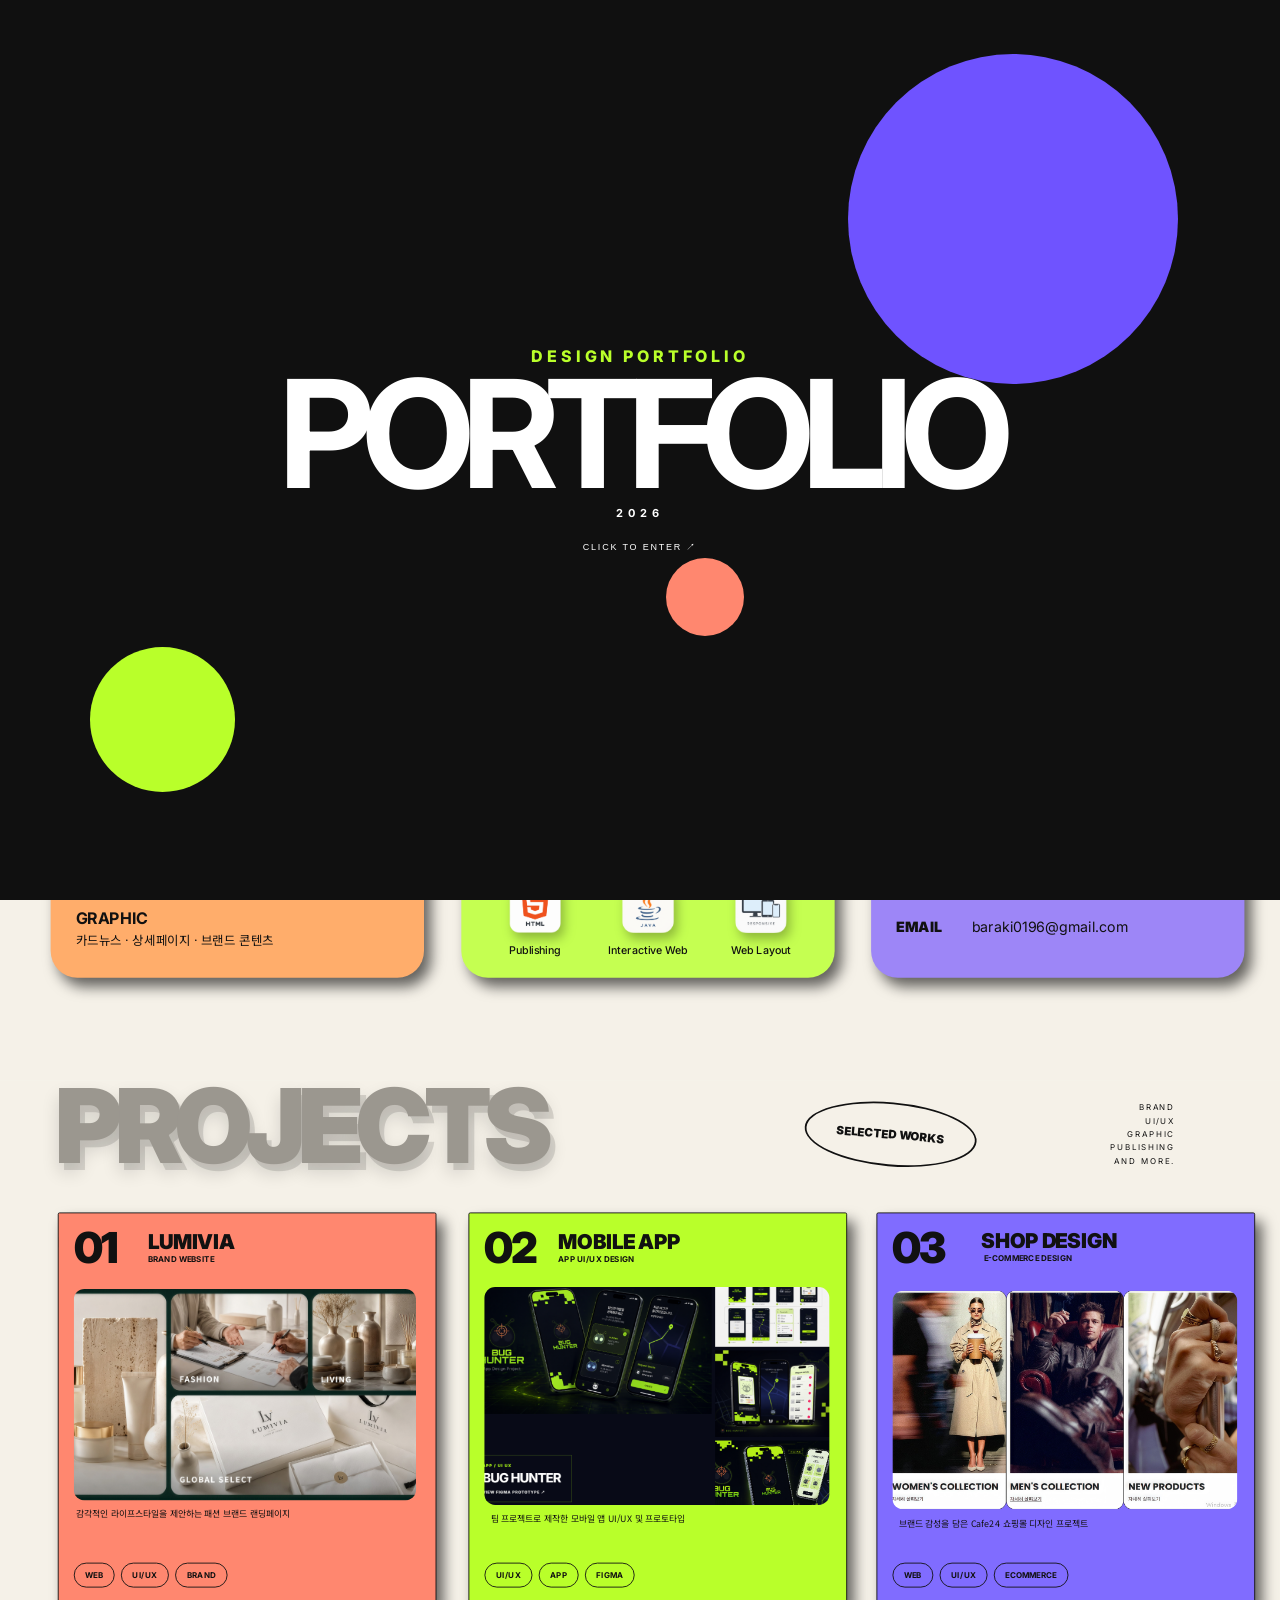
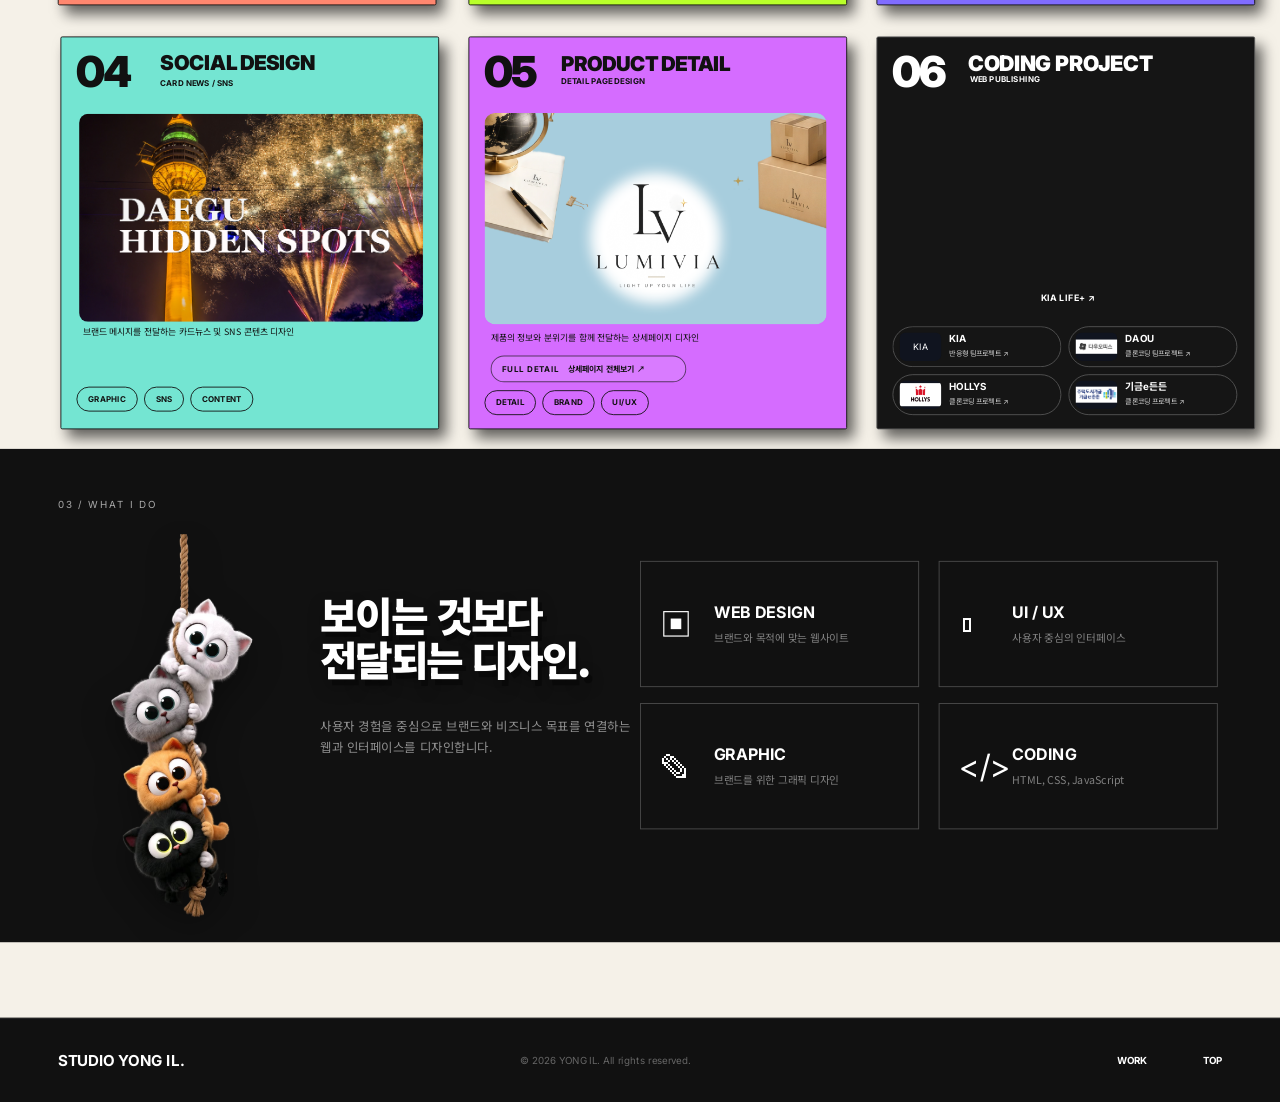
==== commit 2c33440e: "portfolio update" ====
--- a/index.html
+++ b/index.html
@@ -93,7 +93,7 @@
 <section class="projects" id="projects">
   <h2>PROJECTS</h2>
   <div class="selected">SELECTED WORKS</div>
-  <div class="cats">BRAND<br>UI/UX<br>GRAPHIC<br>PUBLISHING<br>AND MORE</div>
+  <div class="cats">BRAND<br>UI/UX<br>GRAPHIC<br>PUBLISHING<br>AND MORE.</div>
 
   <article class="project card1">
     <span class="num">01</span><a class="open" href="https://baraki0196-maker.github.io/lumivia/" target="_blank">↗</a>
@@ -132,6 +132,7 @@
     <a class="ptitle" href="https://www.figma.com/proto/hgsaIlX1pYmwGWjMEyFaO8/" target="_blank">PRODUCT DETAIL</a><b class="psub">DETAIL PAGE DESIGN</b>
     <a class="visual v5" href="https://www.figma.com/proto/hgsaIlX1pYmwGWjMEyFaO8/" target="_blank"><img src="assets/project05.png"></a>
     <p class="desc">제품의 정보와 분위기를 함께 전달하는 상세페이지 디자인</p>
+    <a class="detail-full-link" href="product-detail/index.html" target="_blank"><b>FULL DETAIL</b><span>상세페이지 전체보기 ↗</span></a>
     <div class="tags"><span>DETAIL</span><span>BRAND</span><span>UI/UX</span></div>
   </article>
 
--- a/style.css
+++ b/style.css
@@ -1,1658 +1,533 @@
-* {
-  box-sizing: border-box;
-  margin: 0;
-  padding: 0
-}
-
-html {
-  scroll-behavior: smooth
-}
-
-body {
-  font-family: Inter, "Noto Sans KR", sans-serif;
-  background: #fff;
-  color: #111;
-  overflow-x: hidden
-}
-
-body.intro-lock {
-  overflow: hidden
-}
-
-a {
-  text-decoration: none;
-  color: inherit
-}
-
-img,
-video {
-  display: block
-}
-
-#scale {
-  width: 1440px;
-  margin: 0 auto;
-  transform-origin: top left
-}
-
-.page {
-  width: 1440px;
-  height: 3040px;
-  position: relative;
-  background: #f5f1e8;
-  overflow: hidden
-}
-
-.intro {
-  position: fixed;
-  cursor: pointer;
-  inset: 0;
-  z-index: 9999;
-  background: #101010;
-  color: #fff;
-  display: grid;
-  place-items: center;
-  overflow: hidden;
-  transition: transform .72s cubic-bezier(.76, 0, .24, 1)
-}
-
-.intro.hide {
-  transform: translateY(-100%)
-}
-
-.intro-center {
-  text-align: center;
-  position: relative;
-  z-index: 2
-}
-
-.intro-center span {
-  font-size: 16px;
-  font-weight: 800;
-  letter-spacing: .24em;
-  color: #b9ff2a
-}
-
-.intro-center h1 {
-  font-size: 150px;
-  line-height: .9;
-  letter-spacing: -.08em
-}
-
-.intro-center b {
-  font-size: 11px;
-  letter-spacing: .45em
-}
-
-.intro-center button {
-  display: block;
-  margin: 20px auto 0;
-  background: none;
-  border: 0;
-  color: #fff;
-  font-size: 9px;
-  letter-spacing: .2em;
-  cursor: pointer
-}
-
-.intro i {
-  position: absolute;
-  border-radius: 50%
-}
-
-.intro-purple {
-  width: 330px;
-  height: 330px;
-  right: 8vw;
-  top: 6vh;
-  background: #6f53ff
-}
-
-.intro-lime {
-  width: 145px;
-  height: 145px;
-  left: 7vw;
-  bottom: 12vh;
-  background: #b9ff2a
-}
-
-.intro-orange {
-  width: 78px;
-  height: 78px;
-  left: 52%;
-  top: 62%;
-  background: #ff876f
-}
-
-.header {
-  position: absolute;
-  left: 0;
-  top: 0;
-  width: 1440px;
-  height: 72px;
-  background: #f5f1e8
-}
-
-.header-brand {
-  position: absolute;
-  left: 65px;
-  top: 27px;
-  font-size: 20px;
-  line-height: 16px;
-  font-weight: 700;
-  letter-spacing: 1.6px
-}
-
-.header-line {
-  position: absolute;
-  left: 423px;
-  top: 36px;
-  width: 704px;
-  height: 1px;
-  background: #111
-}
-
-.header-dot {
-  position: absolute;
-  left: 1124px;
-  top: 33px;
-  width: 7px;
-  height: 7px;
-  border-radius: 50%;
-  background: #111
-}
-
-.header nav {
-  position: absolute;
-  left: 1165px;
-  top: 27px;
-  display: flex;
-  gap: 40px;
-  font-size: 16px;
-  font-weight: 700;
-  letter-spacing: .48px
-}
-
-.hero {
-  position: absolute;
-  left: 0;
-  top: 72px;
-  width: 1440px;
-  height: 700px;
-  background: #f5f1e8;
-  overflow: hidden
-}
-
-.portfolio-word {
-  position: absolute;
-  left: 62px;
-  top: 18px;
-  width: 1320px;
-  font-size: 176px;
-  line-height: 158px;
-  font-weight: 900;
-  letter-spacing: -5.28px;
-  white-space: nowrap;
-  z-index: 4
-}
-
-.hero-lime {
-  position: absolute;
-  left: 338px;
-  top: 142px;
-  width: 416px;
-  height: 363px;
-  z-index: 1
-}
-
-.hero-purple {
-  position: absolute;
-  left: 350px;
-  top: 284px;
-  width: 534px;
-  height: 413px;
-  z-index: 1
-}
-
-.hero-orange {
-  position: absolute;
-  left: 568px;
-  top: 222px;
-  width: 416px;
-  height: 363px;
-  z-index: 1
-}
-
-.hero-left {
-  position: absolute;
-  left: 65px;
-  top: 243px;
-  z-index: 5
-}
-
-.hero-left h2 {
-  font: 900 64px/56px "Noto Sans KR";
-  letter-spacing: -3.2px
-}
-
-.hero-left h3 {
-  margin-top: 20px;
-  color: #6f53ff;
-  font: 900 91px/68px "Noto Sans KR";
-  letter-spacing: -4.55px
-}
-
-.hero-left p {
-  margin: 36px 0 0 10px;
-  font: 400 14px/25px "Noto Sans KR";
-  color: #222
-}
-
-.hero-left small {
-  display: block;
-  margin: 70px 0 0 10px;
-  font-size: 24px;
-  line-height: 30px;
-  font-weight: 800;
-  letter-spacing: 3.52px
-}
-
-.profile-wrap {
-  position: absolute;
-  left: 483px;
-  top: 94px;
-  width: 448px;
-  height: 570px;
-  overflow: hidden;
-  border-radius: 77px 77px 224px 218px;
-  box-shadow: 0 25px 20px rgba(0, 0, 0, .5);
-  z-index: 7
-}
-
-.profile-wrap img {
-  width: 95.86%;
-  height: 100.07%;
-  object-fit: cover;
-  object-position: center
-}
-
-.hero-right {
-  position: absolute;
-  left: 1055px;
-  top: 255px;
-  width: 383px;
-  z-index: 7
-}
-
-.hero-right>span {
-  font-size: 24px;
-  font-weight: 900;
-  line-height: 24px
-}
-
-.hero-right h3 {
-  position: relative;
-  margin-top: 36px;
-  font-size: 96px;
-  line-height: 64px;
-  font-weight: 900;
-  letter-spacing: -6.72px
-}
-
-.hero-right h3 i {
-  position: absolute;
-  left: 110px;
-  top: -12px;
-  width: 16px;
-  height: 16px;
-  border-radius: 50%;
-  background: #b9ff2a
-}
-
-.hero-right>b {
-  display: block;
-  margin: 24px 0 0 23px;
-  font-size: 16px;
-  line-height: 18px
-}
-
-.hero-right p {
-  margin: 25px 0 20px 23px;
-  font: 400 14px/24px "Noto Sans KR";
-  color: #222
-}
-
-.hero-right a {
-  display: block;
-  margin-left: 23px;
-  font-size: 14px;
-  line-height: 28px
-}
-
-.info {
-  position: absolute;
-  left: 0;
-  top: 800px;
-  width: 1440px;
-  height: 300px
-}
-
-.info-card {
-  position: absolute;
-  top: 0;
-  width: 420px;
-  height: 300px;
-  border-radius: 30px;
-  box-shadow: 8px 10px 15px rgba(0, 0, 0, .6);
-  padding: 22px 28px
-}
-
-.experience {
-  left: 57px;
-  background: #ffad6b
-}
-
-.skills {
-  left: 519px;
-  background: #c5ff51
-}
-
-.contact {
-  left: 980px;
-  background: #9d86f7
-}
-
-.info-card h3 {
-  font-size: 32px;
-  line-height: 32px;
-  font-weight: 900;
-  letter-spacing: -.4px;
-  display: flex;
-  justify-content: space-between
-}
-
-.info-card h3 span {
-  font-size: 24px
-}
-
-.exp-row {
-  margin-top: 27px
-}
-
-.exp-row b {
-  font-size: 16px
-}
-
-.exp-row p {
-  margin-top: 3px;
-  font-size: 13px
-}
-
-.skill-grid {
-  display: grid;
-  grid-template-columns: repeat(3, 1fr);
-  gap: 18px 18px;
-  margin-top: 30px
-}
-
-.skill-grid>div {
-  text-align: center;
-  display: flex;
-  flex-direction: column;
-  align-items: center
-}
-
-.skill-grid img {
-  width: 64px;
-  height: 64px;
-  object-fit: contain;
-  margin: auto;
-  background: transparent;
-  border: 0;
-  box-shadow: none;
-  display: block
-}
-
-.skill-grid small {
-  display: block;
-  margin-top: 8px;
-  font-size: 12px;
-  line-height: 1.25;
-  font-weight: 500
-}
-
-.contact dl {
-  display: grid;
-  grid-template-columns: 85px 1fr;
-  grid-auto-rows: 48px;
-  margin-top: 34px;
-  font-size: 14px
-}
-
-.contact dt {
-  font-weight: 900
-}
-
-.projects {
-  position: absolute;
-  left: 0;
-  top: 1216px;
-  width: 1440px;
-  height: 1120px;
-  background: #f5f1e8
-}
-
-.projects>h2 {
-  position: absolute;
-  left: 62px;
-  top: 0;
-  width: 820px;
-  font-size: 116px;
-  line-height: 100px;
-  font-weight: 900;
-  letter-spacing: -8.12px;
-  color: #9b978f
-}
-
-.selected {
-  position: absolute;
-  left: 904px;
-  top: 18px;
-  width: 195px;
-  height: 84px;
-  display: grid;
-  place-items: center;
-  font-size: 16px;
-  font-weight: 900;
-  transform: rotate(5deg)
-}
-
-.selected:before {
-  content: "";
-  position: absolute;
-  width: 190px;
-  height: 68px;
-  border: 2px solid #111;
-  border-radius: 50%
-}
-
-.cats {
-    position: absolute;
-    left: 1249px;
-    top: 37px;
-    width: 158px;
-    text-align: right;
-    font-size: 14px;
-    line-height: 17px;
-    font-weight: 600;
-    letter-spacing: 5.8px;
-}
-
-.project {
-  position: absolute;
-  width: 426px;
-  height: 442px;
-  border: 1px solid #111;
-  border-radius: 2px;
-  box-shadow: 8px 10px 15px rgba(0, 0, 0, .6);
-  overflow: hidden
-}
-
-.card1 {
-  left: 65px;
-  top: 148px;
-  background: #ff876f
-}
-
-.card2 {
-  left: 527px;
-  top: 148px;
-  background: #b9ff2a
-}
-
-.card3 {
-  left: 986px;
-  top: 148px;
-  background: #806cff
-}
-
-.card4 {
-  left: 68px;
-  top: 625px;
-  background: #74e5d2
-}
-
-.card5 {
-  left: 527px;
-  top: 625px;
-  background: #d56cff
-}
-
-.card6 {
-  left: 986px;
-  top: 625px;
-  background: #151515;
-  color: white;
-  border-color: #555
-}
-
-.num {
-  position: absolute;
-  left: 17px;
-  top: 15px;
-  font-size: 48px;
-  line-height: 48px;
-  font-weight: 900;
-  letter-spacing: -2.88px
-}
-
-.open {
-  position: absolute;
-  right: 17px;
-  top: 17px;
-  font-size: 25px;
-  line-height: 28px
-}
-
-.ptitle {
-  position: absolute;
-  left: 100px;
-  top: 20px;
-  font-size: 23px;
-  line-height: 25px;
-  font-weight: 900;
-  letter-spacing: -.46px
-}
-
-.psub {
-  position: absolute;
-  left: 100px;
-  top: 45px;
-  font-size: 12px;
-  line-height: 13px
-}
-
-.visual {
-  position: absolute;
-  overflow: hidden;
-  border-radius: 12px
-}
-
-.visual img {
-  width: 100%;
-  height: 100%;
-  object-fit: cover
-}
-
-.v1 {
-  left: 17px;
-  top: 85px;
-  width: 385px;
-  height: 238px
-}
-
-.v2 {
-  left: 17px;
-  top: 83px;
-  width: 388px;
-  height: 245px
-}
-
-.v2 img {
-  width: 109.6%;
-  height: 129.85%;
-  margin-left: -7.63%;
-  margin-top: -5.95%
-}
-
-.card3 .ptitle {
-  left: 117px;
-  top: 19px
-}
-
-.card3 .psub {
-  left: 120px;
-  top: 44px
-}
-
-.v3 {
-  left: 17px;
-  top: 87px;
-  width: 388px;
-  height: 246px
-}
-
-.card4 .ptitle {
-  left: 111px;
-  top: 17px
-}
-
-.card4 .psub {
-  left: 111px;
-  top: 45px
-}
-
-.v4 {
-  left: 20px;
-  top: 86px;
-  width: 387px;
-  height: 234px;
-  border-radius: 10px
-}
-
-.card5 .ptitle {
-  left: 103px;
-  top: 18px
-}
-
-.card5 .psub {
-  left: 103px;
-  top: 43px
-}
-
-.v5 {
-  left: 17px;
-  top: 85px;
-  width: 385px;
-  height: 238px;
-  border-radius: 12px
-}
-
-.v5 img {
-  width: 100%;
-  height: 100%;
-  object-fit: cover;
-  border-radius: 12px
-}
-
-.desc {
-  position: absolute;
-  left: 20px;
-  top: 330px;
-  font: 400 12px/16px "Noto Sans KR";
-  width: 350px
-}
-
-.card2 .desc {
-  left: 24px;
-  top: 335px
-}
-
-.card3 .desc {
-  left: 24px;
-  top: 341px
-}
-
-.card4 .desc {
-  left: 24px;
-  top: 323px
-}
-
-.card5 .desc {
-  left: 24px;
-  top: 335px;
-  width: 330px
-}
-
-.tags {
-  position: absolute;
-  left: 17px;
-  top: 393px;
-  display: flex;
-  gap: 7px
-}
-
-.tags span {
-  height: 28px;
-  border: 1px solid currentColor;
-  border-radius: 14px;
-  padding: 7px 12px;
-  font-size: 9px;
-  line-height: 11px;
-  font-weight: 700
-}
-
-.card6 .ptitle {
-  left: 102px;
-  top: 17px;
-  font-size: 24px
-}
-
-.card6 .psub {
-  left: 104px;
-  top: 40px
-}
-
-.coding-video {
-  position: absolute;
-  left: 17px;
-  top: 78px;
-  width: 388px;
-  height: 204px;
-  overflow: hidden
-}
-
-.coding-video video {
-  width: 100%;
-  height: 100%;
-  object-fit: cover
-}
-
-.kia-life {
-  position: absolute;
-  left: 184px;
-  top: 287px;
-  font-size: 10px;
-  font-weight: 700;
-  letter-spacing: .4px
-}
-
-.coding-links {
-  position: absolute;
-  left: 17px;
-  top: 325px;
-  width: 388px;
-  display: grid;
-  grid-template-columns: 190px 190px;
-  gap: 8px
-}
-
-.coding-links a {
-  height: 46px;
-  border: 1px solid #555;
-  border-radius: 23px;
-  padding: 6px 7px;
-  display: grid;
-  grid-template-columns: 47px 1fr;
-  grid-template-rows: 18px 14px;
-  column-gap: 9px
-}
-
-.coding-links img,
-.coding-links i {
-  grid-row: 1/3;
-  width: 47px;
-  height: 32px;
-  object-fit: contain;
-  border-radius: 7px;
-  background: #10141f;
-  display: grid;
-  place-items: center;
-  font-style: normal;
-  font-size: 10px
-}
-
-.coding-links b {
-  font-size: 16px;
-  line-height: 14px
-}
-
-.coding-links small {
-  font-size: 11px;
-  line-height: 11px;
-  color: #d7d7d7
-}
-
-.closing {
-  position: absolute;
-  left: 0;
-  top: 2305px;
-  width: 1440px;
-  height: 640px;
-  background: #111;
-  color: #fff
-}
-
-.closing>small {
-  position: absolute;
-  left: 65px;
-  top: 70px;
-  color: #bbb;
-  font-size: 12px;
-  line-height: 13px;
-  letter-spacing: 2.16px
-}
-
-.closing>h2 {
-  position: absolute;
-  left: 65px;
-  top: 125px;
-  width: 480px;
-  font: 900 64px/70px "Noto Sans KR";
-  letter-spacing: -2.56px
-}
-
-.closing>p {
-  position: absolute;
-  left: 65px;
-  top: 270px;
-  color: #999;
-  font: 400 20px/25px "Noto Sans KR";
-  width: 515px
-}
-
-.services {
-  position: absolute;
-  left: 720px;
-  top: 86px;
-  width: 645px;
-  display: grid;
-  grid-template-columns: 310px 310px;
-  gap: 20px 25px
-}
-
-.services article {
-  height: 145px;
-  border: 1px solid #555;
-  display: flex;
-  align-items: center;
-  padding: 0 23px;
-  gap: 18px
-}
-
-.services i {
-  font-style: normal;
-  font-size: 40px;
-  width: 40px
-}
-
-.services b {
-  display: block;
-  font-size: 20px;
-  line-height: 18px
-}
-
-.services span {
-  display: block;
-  color: #888;
-  margin-top: 11px;
-  font: 400 14px/16px "Noto Sans KR"
-}
-
-footer {
-  position: absolute;
-  left: 0;
-  top: 2945px;
-  width: 1440px;
-  height: 95px;
-  background: #111;
-  color: #fff;
-  border-top: 1px solid #333
-}
-
-footer strong {
-  position: absolute;
-  left: 65px;
-  top: 35px;
-  font-size: 20px
-}
-
-footer>span {
-  position: absolute;
-  left: 565px;
-  top: 39px;
-  color: #777;
-  font-size: 14px
-}
-
-footer nav {
-  position: absolute;
-  left: 1190px;
-  top: 39px;
-  display: flex;
-  gap: 72px;
-  font-size: 14px;
-  font-weight: 700
-}
+*{box-sizing:border-box;margin:0;padding:0}
+html{scroll-behavior:smooth}body{font-family:Inter,"Noto Sans KR",sans-serif;background:#fff;color:#111;overflow-x:hidden}body.intro-lock{overflow:hidden}a{text-decoration:none;color:inherit}img,video{display:block}
+#scale{width:1440px;margin:0 auto;transform-origin:top left}.page{width:1440px;height:3040px;position:relative;background:#f5f1e8;overflow:hidden}
+.intro{position:fixed;cursor:pointer;inset:0;z-index:9999;background:#101010;color:#fff;display:grid;place-items:center;overflow:hidden;transition:transform .72s cubic-bezier(.76,0,.24,1)}.intro.hide{transform:translateY(-100%)}.intro-center{text-align:center;position:relative;z-index:2}.intro-center span{font-size:16px;font-weight:800;letter-spacing:.24em;color:#b9ff2a}.intro-center h1{font-size:150px;line-height:.9;letter-spacing:-.08em}.intro-center b{font-size:11px;letter-spacing:.45em}.intro-center button{display:block;margin:20px auto 0;background:none;border:0;color:#fff;font-size:9px;letter-spacing:.2em;cursor:pointer}.intro i{position:absolute;border-radius:50%}.intro-purple{width:330px;height:330px;right:8vw;top:6vh;background:#6f53ff}.intro-lime{width:145px;height:145px;left:7vw;bottom:12vh;background:#b9ff2a}.intro-orange{width:78px;height:78px;left:52%;top:62%;background:#ff876f}
+.header{position:absolute;left:0;top:0;width:1440px;height:72px;background:#f5f1e8}.header-brand{position:absolute;left:65px;top:27px;font-size:20px;line-height:16px;font-weight:700;letter-spacing:1.6px}.header-line{position:absolute;left:423px;top:36px;width:704px;height:1px;background:#111}.header-dot{position:absolute;left:1124px;top:33px;width:7px;height:7px;border-radius:50%;background:#111}.header nav{position:absolute;left:1165px;top:27px;display:flex;gap:40px;font-size:16px;font-weight:700;letter-spacing:.48px}
+.hero{position:absolute;left:0;top:72px;width:1440px;height:700px;background:#f5f1e8;overflow:hidden}.portfolio-word{position:absolute;left:62px;top:18px;width:1320px;font-size:176px;line-height:158px;font-weight:900;letter-spacing:-5.28px;white-space:nowrap;z-index:4}.hero-lime{position:absolute;left:338px;top:142px;width:416px;height:363px;z-index:1}.hero-purple{position:absolute;left:350px;top:284px;width:534px;height:413px;z-index:1}.hero-orange{position:absolute;left:568px;top:222px;width:416px;height:363px;z-index:1}.hero-left{position:absolute;left:65px;top:243px;z-index:5}.hero-left h2{font:900 64px/56px "Noto Sans KR";letter-spacing:-3.2px}.hero-left h3{margin-top:20px;color:#6f53ff;font:900 91px/68px "Noto Sans KR";letter-spacing:-4.55px}.hero-left p{margin:23px 0 0 10px;font:400 16px/25px "Noto Sans KR";color:#222}.hero-left small{display:block;margin:39px 0 0 10px;font-size:16px;line-height:18px;letter-spacing:3.52px}.profile-wrap{position:absolute;left:483px;top:94px;width:448px;height:570px;overflow:hidden;border-radius:77px 77px 224px 218px;box-shadow:0 25px 20px rgba(0,0,0,.5);z-index:7}.profile-wrap img{width:95.86%;height:100.07%;object-fit:cover;object-position:center}.hero-right{position:absolute;left:1055px;top:255px;width:383px;z-index:7}.hero-right>span{font-size:24px;font-weight:900;line-height:24px}.hero-right h3{position:relative;margin-top:36px;font-size:96px;line-height:64px;font-weight:900;letter-spacing:-6.72px}.hero-right h3 i{position:absolute;left:110px;top:-12px;width:16px;height:16px;border-radius:50%;background:#b9ff2a}.hero-right>b{display:block;margin:24px 0 0 23px;font-size:16px;line-height:18px}.hero-right p{margin:25px 0 20px 23px;font:400 16px/24px "Noto Sans KR";color:#222}.hero-right a{display:block;margin-left:23px;font-size:16px;line-height:28px}
+.info{position:absolute;left:0;top:800px;width:1440px;height:300px}.info-card{position:absolute;top:0;width:420px;height:300px;border-radius:30px;box-shadow:8px 10px 15px rgba(0,0,0,.6);padding:22px 28px}.experience{left:57px;background:#ffad6b}.skills{left:519px;background:#c5ff51}.contact{left:980px;background:#9d86f7}.info-card h3{font-size:32px;line-height:32px;font-weight:900;letter-spacing:-.4px;display:flex;justify-content:space-between}.info-card h3 span{font-size:24px}.exp-row{margin-top:27px}.exp-row b{font-size:18px}.exp-row p{margin-top:3px;font-size:14px}.skill-grid{display:grid;grid-template-columns:repeat(3,1fr);gap:18px 18px;margin-top:30px}.skill-grid>div{text-align:center;display:flex;flex-direction:column;align-items:center}.skill-grid img{width:64px;height:64px;object-fit:contain;margin:auto;background:transparent;border:0;box-shadow:none;display:block}.skill-grid small{display:block;margin-top:8px;font-size:12px;line-height:1.25;font-weight:500}.contact dl{display:grid;grid-template-columns:85px 1fr;grid-auto-rows:48px;margin-top:34px;font-size:16px}.contact dt{font-weight:900}
+.projects{position:absolute;left:0;top:1216px;width:1440px;height:1120px;background:#f5f1e8}.projects>h2{position:absolute;left:62px;top:0;width:820px;font-size:116px;line-height:100px;font-weight:900;letter-spacing:-8.12px;color:#9b978f}.selected{position:absolute;left:904px;top:18px;width:195px;height:84px;display:grid;place-items:center;font-size:13px;font-weight:900;transform:rotate(5deg)}.selected:before{content:"";position:absolute;width:190px;height:68px;border:2px solid #111;border-radius:50%}.cats{position:absolute;left:1177px;top:22px;width:145px;text-align:right;font-size:9px;line-height:15px;letter-spacing:1.8px}
+.project{position:absolute;width:426px;height:442px;border:1px solid #111;border-radius:2px;box-shadow:8px 10px 15px rgba(0,0,0,.6);overflow:hidden}.card1{left:65px;top:148px;background:#ff876f}.card2{left:527px;top:148px;background:#b9ff2a}.card3{left:986px;top:148px;background:#806cff}.card4{left:68px;top:625px;background:#74e5d2}.card5{left:527px;top:625px;background:#d56cff}.card6{left:986px;top:625px;background:#151515;color:white;border-color:#555}
+.num{position:absolute;left:17px;top:15px;font-size:48px;line-height:48px;font-weight:900;letter-spacing:-2.88px}.open{position:absolute;right:17px;top:17px;font-size:25px;line-height:28px}.ptitle{position:absolute;left:100px;top:20px;font-size:23px;line-height:25px;font-weight:900;letter-spacing:-.46px}.psub{position:absolute;left:100px;top:45px;font-size:9px;line-height:13px}.visual{position:absolute;overflow:hidden;border-radius:12px}.visual img{width:100%;height:100%;object-fit:cover}.v1{left:17px;top:85px;width:385px;height:238px}.v2{left:17px;top:83px;width:388px;height:245px}.v2 img{width:109.6%;height:129.85%;margin-left:-7.63%;margin-top:-5.95%}.card3 .ptitle{left:117px;top:19px}.card3 .psub{left:120px;top:44px}.v3{left:17px;top:87px;width:388px;height:246px}.card4 .ptitle{left:111px;top:17px}.card4 .psub{left:111px;top:45px}.v4{left:20px;top:86px;width:387px;height:234px;border-radius:10px}.card5 .ptitle{left:103px;top:18px}.card5 .psub{left:103px;top:43px}.v5{left:17px;top:85px;width:385px;height:238px;border-radius:12px}.v5 img{width:100%;height:100%;object-fit:cover;border-radius:12px}.desc{position:absolute;left:20px;top:330px;font:400 10px/16px "Noto Sans KR";width:350px}.card2 .desc{left:24px;top:335px}.card3 .desc{left:24px;top:341px}.card4 .desc{left:24px;top:323px}.card5 .desc{left:24px;top:335px;width:330px}.tags{position:absolute;left:17px;top:393px;display:flex;gap:7px}.tags span{height:28px;border:1px solid currentColor;border-radius:14px;padding:7px 12px;font-size:9px;line-height:11px;font-weight:700}
+.card6 .ptitle{left:102px;top:17px;font-size:24px}.card6 .psub{left:104px;top:40px}.coding-video{position:absolute;left:17px;top:78px;width:388px;height:204px;overflow:hidden}.coding-video video{width:100%;height:100%;object-fit:cover}.kia-life{position:absolute;left:184px;top:287px;font-size:10px;font-weight:700;letter-spacing:.4px}.coding-links{position:absolute;left:17px;top:325px;width:388px;display:grid;grid-template-columns:190px 190px;gap:8px}.coding-links a{height:46px;border:1px solid #555;border-radius:23px;padding:6px 7px;display:grid;grid-template-columns:47px 1fr;grid-template-rows:18px 14px;column-gap:9px}.coding-links img,.coding-links i{grid-row:1/3;width:47px;height:32px;object-fit:contain;border-radius:7px;background:#10141f;display:grid;place-items:center;font-style:normal;font-size:10px}.coding-links b{font-size:11px;line-height:14px}.coding-links small{font-size:8px;line-height:11px;color:#d7d7d7}
+.closing{position:absolute;left:0;top:2305px;width:1440px;height:640px;background:#111;color:#fff}.closing>small{position:absolute;left:65px;top:70px;color:#bbb;font-size:12px;line-height:13px;letter-spacing:2.16px}.closing>h2{position:absolute;left:65px;top:125px;width:480px;font:900 64px/70px "Noto Sans KR";letter-spacing:-2.56px}.closing>p{position:absolute;left:65px;top:270px;color:#999;font:400 20px/25px "Noto Sans KR";width:515px}.services{position:absolute;left:720px;top:86px;width:645px;display:grid;grid-template-columns:310px 310px;gap:20px 25px}.services article{height:145px;border:1px solid #555;display:flex;align-items:center;padding:0 23px;gap:18px}.services i{font-style:normal;font-size:40px;width:40px}.services b{display:block;font-size:20px;line-height:18px}.services span{display:block;color:#888;margin-top:11px;font:400 14px/16px "Noto Sans KR"}
+footer{position:absolute;left:0;top:2945px;width:1440px;height:95px;background:#111;color:#fff;border-top:1px solid #333}footer strong{position:absolute;left:65px;top:35px;font-size:20px}footer>span{position:absolute;left:565px;top:39px;color:#777;font-size:14px}footer nav{position:absolute;left:1190px;top:39px;display:flex;gap:72px;font-size:14px;font-weight:700}
 
 
 /* =========================
    TRUE RESPONSIVE LAYOUT
    Desktop design remains unchanged above 1024px
    ========================= */
-@media (max-width:1024px) {
-
-  html,
-  body {
-    width: 100%;
-    min-width: 0
-  }
-
-  body {
-    background: #f5f1e8
-  }
-
-  #scale {
-    width: 100% !important;
-    margin: 0 !important;
-    transform: none !important
-  }
-
-  .page {
-    width: 100%;
-    height: auto;
-    min-height: 0;
-    overflow: visible;
-    position: relative;
-    background: #f5f1e8
+@media (max-width:1024px){
+  html,body{width:100%;min-width:0}
+  body{background:#f5f1e8}
+  #scale{width:100%!important;margin:0!important;transform:none!important}
+  .page{
+    width:100%;
+    height:auto;
+    min-height:0;
+    overflow:visible;
+    position:relative;
+    background:#f5f1e8
   }
 
   /* header */
-  .header {
-    position: relative;
-    width: 100%;
-    height: 64px;
-    left: auto;
-    top: auto;
-    display: flex;
-    align-items: center;
-    justify-content: space-between;
-    padding: 0 28px
-  }
-
-  .header-brand {
-    position: static;
-    font-size: 14px;
-    line-height: 1.2;
-    letter-spacing: .8px
-  }
-
-  .header-line,
-  .header-dot {
-    display: none
-  }
-
-  .header nav {
-    position: static;
-    display: flex;
-    gap: 22px;
-    font-size: 12px
+  .header{
+    position:relative;
+    width:100%;
+    height:64px;
+    left:auto;top:auto;
+    display:flex;
+    align-items:center;
+    justify-content:space-between;
+    padding:0 28px
+  }
+  .header-brand{
+    position:static;
+    font-size:14px;
+    line-height:1.2;
+    letter-spacing:.8px
+  }
+  .header-line,.header-dot{display:none}
+  .header nav{
+    position:static;
+    display:flex;
+    gap:22px;
+    font-size:12px
   }
 
   /* hero */
-  .hero {
-    position: relative;
-    left: auto;
-    top: auto;
-    width: 100%;
-    height: auto;
-    min-height: 920px;
-    overflow: hidden;
-    padding: 36px 28px 56px
-  }
-
-  .portfolio-word {
-    position: relative;
-    left: auto;
-    top: auto;
-    width: auto;
-    font-size: clamp(76px, 15vw, 145px);
-    line-height: .86;
-    letter-spacing: -.065em;
-    white-space: nowrap;
-    z-index: 5
-  }
-
-  .hero-lime {
-    left: 10%;
-    top: 160px;
-    width: 42vw;
-    max-width: 330px;
-    height: auto
-  }
-
-  .hero-purple {
-    left: 27%;
-    top: 295px;
-    width: 52vw;
-    max-width: 430px;
-    height: auto
-  }
-
-  .hero-orange {
-    left: 43%;
-    top: 240px;
-    width: 41vw;
-    max-width: 330px;
-    height: auto
-  }
-
-  .hero-left {
-    position: relative;
-    left: auto;
-    top: auto;
-    margin-top: 46px;
-    width: 44%;
-    min-width: 300px;
-    z-index: 8
-  }
-
-  .hero-left h2 {
-    font-size: clamp(38px, 6vw, 56px);
-    line-height: 1.05;
-    letter-spacing: -.05em
-  }
-
-  .hero-left h3 {
-    margin-top: 10px;
-    font-size: clamp(54px, 8vw, 78px);
-    line-height: .95
-  }
-
-  .hero-left p {
-    margin: 22px 0 0;
-    font-size: 14px;
-    line-height: 1.75
-  }
-
-  .hero-left small {
-    margin: 30px 0 0;
-    font-size: 12px;
-    line-height: 1.5;
-    letter-spacing: .18em
-  }
-
-  .profile-wrap {
-    left: 50%;
-    top: 190px;
-    width: 36vw;
-    height: 470px;
-    max-width: 390px;
-    transform: translateX(-14%);
-    border-radius: 58px 58px 190px 190px
-  }
-
-  .hero-right {
-    left: auto;
-    right: 28px;
-    top: 530px;
-    width: 35%;
-    min-width: 270px
-  }
-
-  .hero-right>span {
-    font-size: 18px;
-    line-height: 18px
-  }
-
-  .hero-right h3 {
-    margin-top: 24px;
-    font-size: clamp(54px, 7vw, 78px);
-    line-height: .85
-  }
-
-  .hero-right>b {
-    margin: 18px 0 0;
-    font-size: 12px
-  }
-
-  .hero-right p {
-    margin: 18px 0 14px;
-    font-size: 13px;
-    line-height: 1.7
-  }
-
-  .hero-right a {
-    margin-left: 0;
-    font-size: 13px;
-    line-height: 1.8
+  .hero{
+    position:relative;
+    left:auto;top:auto;
+    width:100%;
+    height:auto;
+    min-height:920px;
+    overflow:hidden;
+    padding:36px 28px 56px
+  }
+  .portfolio-word{
+    position:relative;
+    left:auto;top:auto;
+    width:auto;
+    font-size:clamp(76px,15vw,145px);
+    line-height:.86;
+    letter-spacing:-.065em;
+    white-space:nowrap;
+    z-index:5
+  }
+  .hero-lime{
+    left:10%;
+    top:160px;
+    width:42vw;
+    max-width:330px;
+    height:auto
+  }
+  .hero-purple{
+    left:27%;
+    top:295px;
+    width:52vw;
+    max-width:430px;
+    height:auto
+  }
+  .hero-orange{
+    left:43%;
+    top:240px;
+    width:41vw;
+    max-width:330px;
+    height:auto
+  }
+  .hero-left{
+    position:relative;
+    left:auto;top:auto;
+    margin-top:46px;
+    width:44%;
+    min-width:300px;
+    z-index:8
+  }
+  .hero-left h2{
+    font-size:clamp(38px,6vw,56px);
+    line-height:1.05;
+    letter-spacing:-.05em
+  }
+  .hero-left h3{
+    margin-top:10px;
+    font-size:clamp(54px,8vw,78px);
+    line-height:.95
+  }
+  .hero-left p{
+    margin:22px 0 0;
+    font-size:14px;
+    line-height:1.75
+  }
+  .hero-left small{
+    margin:30px 0 0;
+    font-size:12px;
+    line-height:1.5;
+    letter-spacing:.18em
+  }
+
+  .profile-wrap{
+    left:50%;
+    top:190px;
+    width:36vw;
+    height:470px;
+    max-width:390px;
+    transform:translateX(-14%);
+    border-radius:58px 58px 190px 190px
+  }
+  .hero-right{
+    left:auto;right:28px;
+    top:530px;
+    width:35%;
+    min-width:270px
+  }
+  .hero-right>span{font-size:18px;line-height:18px}
+  .hero-right h3{
+    margin-top:24px;
+    font-size:clamp(54px,7vw,78px);
+    line-height:.85
+  }
+  .hero-right>b{
+    margin:18px 0 0;
+    font-size:12px
+  }
+  .hero-right p{
+    margin:18px 0 14px;
+    font-size:13px;
+    line-height:1.7
+  }
+  .hero-right a{
+    margin-left:0;
+    font-size:13px;
+    line-height:1.8
   }
 
   /* info */
-  .info {
-    position: relative;
-    left: auto;
-    top: auto;
-    width: 100%;
-    height: auto;
-    display: grid;
-    grid-template-columns: repeat(3, minmax(0, 1fr));
-    gap: 18px;
-    padding: 0 28px 70px
-  }
-
-  .info-card {
-    position: relative;
-    left: auto !important;
-    top: auto !important;
-    width: 100%;
-    height: auto;
-    min-height: 285px;
-    padding: 24px 22px;
-    border-radius: 24px
-  }
-
-  .info-card h3 {
-    font-size: 22px;
-    line-height: 1.2
-  }
-
-  .exp-row {
-    margin-top: 24px
-  }
-
-  .exp-row b {
-    font-size: 14px
-  }
-
-  .exp-row p {
-    font-size: 12px;
-    line-height: 1.5
-  }
-
-  .skill-grid {
-    grid-template-columns: repeat(3, 1fr);
-    gap: 18px 12px;
-    margin-top: 26px
-  }
-
-  .skill-grid img {
-    width: 54px;
-    height: 54px
-  }
-
-  .skill-grid small {
-    font-size: 10px
-  }
-
-  .contact dl {
-    grid-template-columns: 65px 1fr;
-    grid-auto-rows: 42px;
-    margin-top: 28px;
-    font-size: 12px
+  .info{
+    position:relative;
+    left:auto;top:auto;
+    width:100%;
+    height:auto;
+    display:grid;
+    grid-template-columns:repeat(3,minmax(0,1fr));
+    gap:18px;
+    padding:0 28px 70px
+  }
+  .info-card{
+    position:relative;
+    left:auto!important;top:auto!important;
+    width:100%;
+    height:auto;
+    min-height:285px;
+    padding:24px 22px;
+    border-radius:24px
+  }
+  .info-card h3{
+    font-size:22px;
+    line-height:1.2
+  }
+  .exp-row{margin-top:24px}
+  .exp-row b{font-size:14px}
+  .exp-row p{font-size:12px;line-height:1.5}
+  .skill-grid{
+    grid-template-columns:repeat(3,1fr);
+    gap:18px 12px;
+    margin-top:26px
+  }
+  .skill-grid img{width:54px;height:54px}
+  .skill-grid small{font-size:10px}
+  .contact dl{
+    grid-template-columns:65px 1fr;
+    grid-auto-rows:42px;
+    margin-top:28px;
+    font-size:12px
   }
 
   /* projects */
-  .projects {
-    position: relative;
-    left: auto;
-    top: auto;
-    width: 100%;
-    height: auto;
-    padding: 0 28px 70px
-  }
-
-  .projects>h2 {
-    position: relative;
-    left: auto;
-    top: auto;
-    width: auto;
-    font-size: clamp(72px, 12vw, 104px);
-    line-height: .95;
-    letter-spacing: -.065em
-  }
-
-  .selected {
-    left: auto;
-    right: 25%;
-    top: 12px;
-    transform: rotate(5deg) scale(.85)
-  }
-
-  .cats {
-    left: auto;
-    right: 28px;
-    top: 16px
-  }
-
-  .project {
-    position: relative !important;
-    left: auto !important;
-    top: auto !important;
-    width: 100%;
-    height: 420px;
-    box-shadow: 6px 8px 12px rgba(0, 0, 0, .42)
-  }
-
-  .projects {
-    display: grid;
-    grid-template-columns: repeat(2, minmax(0, 1fr));
-    gap: 18px;
-    align-items: start
-  }
-
-  .projects>h2,
-  .projects>.selected,
-  .projects>.cats {
-    grid-column: 1/-1
-  }
-
-  .project {
-    grid-column: auto
-  }
-
-  .num {
-    font-size: 42px;
-    line-height: 42px
-  }
-
-  .ptitle {
-    font-size: 20px
-  }
-
-  .visual,
-  .coding-video {
-    left: 16px !important;
-    top: 82px !important;
-    width: calc(100% - 32px) !important;
-    height: 230px !important
-  }
-
-  .visual img,
-  .coding-video video {
-    width: 100% !important;
-    height: 100% !important;
-    margin: 0 !important;
-    object-fit: cover !important
-  }
-
-  .v5 img {
-    height: 100% !important
-  }
-
-  .desc {
-    left: 18px !important;
-    top: 325px !important;
-    width: calc(100% - 36px) !important;
-    font-size: 12px
-  }
-
-  .tags {
-    left: 18px !important;
-    top: auto !important;
-    bottom: 14px
-  }
-
-  .card6 .coding-links {
-    left: 18px;
-    right: 18px;
-    top: auto;
-    bottom: 14px;
-    width: auto;
-    grid-template-columns: 1fr 1fr
-  }
-
-  .card6 .coding-video {
-    height: 190px !important
-  }
-
-  .kia-life {
-    left: 18px;
-    top: 282px
-  }
+  .projects{
+    position:relative;
+    left:auto;top:auto;
+    width:100%;
+    height:auto;
+    padding:0 28px 70px
+  }
+  .projects>h2{
+    position:relative;
+    left:auto;top:auto;
+    width:auto;
+    font-size:clamp(72px,12vw,104px);
+    line-height:.95;
+    letter-spacing:-.065em
+  }
+  .selected{
+    left:auto;right:25%;
+    top:12px;
+    transform:rotate(5deg) scale(.85)
+  }
+  .cats{
+    left:auto;right:28px;
+    top:16px
+  }
+
+  .project{
+    position:relative!important;
+    left:auto!important;top:auto!important;
+    width:100%;
+    height:420px;
+    box-shadow:6px 8px 12px rgba(0,0,0,.42)
+  }
+  .projects{
+    display:grid;
+    grid-template-columns:repeat(2,minmax(0,1fr));
+    gap:18px;
+    align-items:start
+  }
+  .projects>h2,.projects>.selected,.projects>.cats{
+    grid-column:1/-1
+  }
+  .project{
+    grid-column:auto
+  }
+
+  .num{font-size:42px;line-height:42px}
+  .ptitle{font-size:20px}
+  .visual,.coding-video{
+    left:16px!important;
+    top:82px!important;
+    width:calc(100% - 32px)!important;
+    height:230px!important
+  }
+  .visual img,.coding-video video{
+    width:100%!important;
+    height:100%!important;
+    margin:0!important;
+    object-fit:cover!important
+  }
+  .v5 img{height:100%!important}
+  .desc{
+    left:18px!important;
+    top:325px!important;
+    width:calc(100% - 36px)!important;
+    font-size:10px
+  }
+  .tags{
+    left:18px!important;
+    top:auto!important;
+    bottom:14px
+  }
+  .card6 .coding-links{
+    left:18px;
+    right:18px;
+    top:auto;
+    bottom:14px;
+    width:auto;
+    grid-template-columns:1fr 1fr
+  }
+  .card6 .coding-video{height:190px!important}
+  .kia-life{left:18px;top:282px}
 
   /* closing */
-  .closing {
-    position: relative;
-    left: auto;
-    top: auto;
-    width: 100%;
-    height: auto;
-    min-height: 560px;
-    padding: 64px 28px 70px;
-    display: grid;
-    grid-template-columns: 42% 1fr;
-    gap: 44px
-  }
-
+  .closing{
+    position:relative;
+    left:auto;top:auto;
+    width:100%;
+    height:auto;
+    min-height:560px;
+    padding:64px 28px 70px;
+    display:grid;
+    grid-template-columns:42% 1fr;
+    gap:44px
+  }
   .closing>small,
   .closing>h2,
   .closing>p,
-  .services {
-    position: relative;
-    left: auto;
-    top: auto;
-    width: auto
-  }
-
-  .closing>small {
-    grid-column: 1;
-    grid-row: 1;
-    align-self: start
-  }
-
-  .closing>h2 {
-    grid-column: 1;
-    grid-row: 1;
-    margin-top: 46px;
-    font-size: 48px;
-    line-height: 1.08
-  }
-
-  .closing>p {
-    grid-column: 1;
-    grid-row: 1;
-    margin-top: 205px;
-    font-size: 15px;
-    line-height: 1.7
-  }
-
-  .services {
-    grid-column: 2;
-    grid-row: 1;
-    display: grid;
-    grid-template-columns: 1fr 1fr;
-    gap: 16px
-  }
-
-  .services article {
-    height: 135px;
-    padding: 0 18px
-  }
-
-  .services b {
-    font-size: 16px
-  }
-
-  .services span {
-    font-size: 11px
-  }
+  .services{
+    position:relative;
+    left:auto;top:auto;
+    width:auto
+  }
+  .closing>small{
+    grid-column:1;
+    grid-row:1;
+    align-self:start
+  }
+  .closing>h2{
+    grid-column:1;
+    grid-row:1;
+    margin-top:46px;
+    font-size:48px;
+    line-height:1.08
+  }
+  .closing>p{
+    grid-column:1;
+    grid-row:1;
+    margin-top:205px;
+    font-size:15px;
+    line-height:1.7
+  }
+  .services{
+    grid-column:2;
+    grid-row:1;
+    display:grid;
+    grid-template-columns:1fr 1fr;
+    gap:16px
+  }
+  .services article{
+    height:135px;
+    padding:0 18px
+  }
+  .services b{font-size:16px}
+  .services span{font-size:11px}
 
   /* footer */
-  footer {
-    position: relative;
-    left: auto;
-    top: auto;
-    width: 100%;
-    height: 90px;
-    display: flex;
-    align-items: center;
-    padding: 0 28px
-  }
-
-  footer strong,
-  footer>span,
-  footer nav {
-    position: static
-  }
-
-  footer strong {
-    font-size: 16px
-  }
-
-  footer>span {
-    margin: auto;
-    font-size: 11px
-  }
-
-  footer nav {
-    display: flex;
-    gap: 34px;
-    font-size: 12px
-  }
-}
-
-@media (max-width:700px) {
-
+  footer{
+    position:relative;
+    left:auto;top:auto;
+    width:100%;
+    height:90px;
+    display:flex;
+    align-items:center;
+    padding:0 28px
+  }
+  footer strong,footer>span,footer nav{
+    position:static
+  }
+  footer strong{font-size:16px}
+  footer>span{margin:auto;font-size:11px}
+  footer nav{display:flex;gap:34px;font-size:12px}
+}
+
+@media (max-width:700px){
   /* intro */
-  .intro-center h1 {
-    font-size: clamp(58px, 18vw, 92px)
-  }
-
-  .intro-center span {
-    font-size: 11px
-  }
-
-  .intro-purple {
-    width: 210px;
-    height: 210px;
-    right: -35px;
-    top: 9vh
-  }
-
-  .intro-lime {
-    width: 95px;
-    height: 95px;
-    left: 6vw
-  }
-
-  .intro-orange {
-    width: 58px;
-    height: 58px
-  }
-
-  .header {
-    height: 58px;
-    padding: 0 18px
-  }
-
-  .header-brand {
-    font-size: 11px;
-    max-width: 175px
-  }
-
-  .header nav {
-    gap: 14px;
-    font-size: 10px
-  }
-
-  .hero {
-    min-height: 1120px;
-    padding: 28px 18px 48px
-  }
-
-  .portfolio-word {
-    font-size: clamp(56px, 17vw, 96px)
-  }
-
-  .hero-lime {
-    left: 0;
-    top: 130px;
-    width: 62vw
-  }
-
-  .hero-purple {
-    left: 15%;
-    top: 245px;
-    width: 78vw
-  }
-
-  .hero-orange {
-    left: 42%;
-    top: 185px;
-    width: 60vw
-  }
-
-  .hero-left {
-    width: 100%;
-    min-width: 0;
-    margin-top: 38px
-  }
-
-  .hero-left h2 {
-    font-size: 40px
-  }
-
-  .hero-left h3 {
-    font-size: 58px
-  }
-
-  .hero-left p {
-    font-size: 13px
-  }
-
-  .hero-left small {
-    font-size: 10px
-  }
-
-  .profile-wrap {
-    top: 415px;
-    left: 50%;
-    transform: translateX(-50%);
-    width: min(86vw, 390px);
-    height: 440px;
-    border-radius: 46px 46px 175px 175px
-  }
-
-  .hero-right {
-    position: absolute;
-    left: 18px;
-    right: 18px;
-    top: 850px;
-    width: auto;
-    min-width: 0;
-    text-align: left
-  }
-
-  .hero-right h3 {
-    font-size: 58px
-  }
-
-  .hero-right h3 i {
-    left: 67px
-  }
-
-  .hero-right>b {
-    font-size: 11px
-  }
-
-  .hero-right p {
-    font-size: 12px
-  }
-
-  .hero-right a {
-    font-size: 12px
-  }
-
-  .info {
-    grid-template-columns: 1fr;
-    padding: 0 18px 56px
-  }
-
-  .info-card {
-    min-height: 0;
-    padding: 24px 22px
-  }
-
-  .info-card h3 {
-    font-size: 24px
-  }
-
-  .experience {
-    min-height: 300px
-  }
-
-  .skills {
-    min-height: 330px
-  }
-
-  .contact {
-    min-height: 275px
-  }
-
-  .skill-grid {
-    gap: 22px 10px;
-    margin-top: 28px
-  }
-
-  .skill-grid img {
-    width: 58px;
-    height: 58px
-  }
-
-  .skill-grid small {
-    font-size: 11px
-  }
-
-  .projects {
-    grid-template-columns: 1fr;
-    padding: 0 18px 60px;
-    gap: 18px
-  }
-
-  .projects>h2 {
-    font-size: 66px
-  }
-
-  .selected,
-  .cats {
-    display: none
-  }
-
-  .project {
-    height: 430px
-  }
-
-  .visual,
-  .coding-video {
-    height: 235px !important
-  }
-
-  .desc {
-    top: 330px !important
-  }
-
-  .card6 {
-    height: 520px
-  }
-
-  .card6 .coding-video {
-    height: 205px !important
-  }
-
-  .kia-life {
-    top: 295px
-  }
-
-  .card6 .coding-links {
-    grid-template-columns: 1fr 1fr;
-    gap: 8px;
-    bottom: 15px
-  }
-
-  .closing {
-    min-height: 0;
-    grid-template-columns: 1fr;
-    gap: 36px;
-    padding: 54px 18px
-  }
-
+  .intro-center h1{
+    font-size:clamp(58px,18vw,92px)
+  }
+  .intro-center span{font-size:11px}
+  .intro-purple{width:210px;height:210px;right:-35px;top:9vh}
+  .intro-lime{width:95px;height:95px;left:6vw}
+  .intro-orange{width:58px;height:58px}
+
+  .header{
+    height:58px;
+    padding:0 18px
+  }
+  .header-brand{
+    font-size:11px;
+    max-width:175px
+  }
+  .header nav{
+    gap:14px;
+    font-size:10px
+  }
+
+  .hero{
+    min-height:1120px;
+    padding:28px 18px 48px
+  }
+  .portfolio-word{
+    font-size:clamp(56px,17vw,96px)
+  }
+  .hero-lime{
+    left:0;
+    top:130px;
+    width:62vw
+  }
+  .hero-purple{
+    left:15%;
+    top:245px;
+    width:78vw
+  }
+  .hero-orange{
+    left:42%;
+    top:185px;
+    width:60vw
+  }
+  .hero-left{
+    width:100%;
+    min-width:0;
+    margin-top:38px
+  }
+  .hero-left h2{font-size:40px}
+  .hero-left h3{font-size:58px}
+  .hero-left p{font-size:13px}
+  .hero-left small{font-size:10px}
+
+  .profile-wrap{
+    top:415px;
+    left:50%;
+    transform:translateX(-50%);
+    width:min(86vw,390px);
+    height:440px;
+    border-radius:46px 46px 175px 175px
+  }
+
+  .hero-right{
+    position:absolute;
+    left:18px;right:18px;
+    top:850px;
+    width:auto;
+    min-width:0;
+    text-align:left
+  }
+  .hero-right h3{font-size:58px}
+  .hero-right h3 i{left:67px}
+  .hero-right>b{font-size:11px}
+  .hero-right p{font-size:12px}
+  .hero-right a{font-size:12px}
+
+  .info{
+    grid-template-columns:1fr;
+    padding:0 18px 56px
+  }
+  .info-card{
+    min-height:0;
+    padding:24px 22px
+  }
+  .info-card h3{font-size:24px}
+  .experience{min-height:300px}
+  .skills{min-height:330px}
+  .contact{min-height:275px}
+  .skill-grid{
+    gap:22px 10px;
+    margin-top:28px
+  }
+  .skill-grid img{
+    width:58px;
+    height:58px
+  }
+  .skill-grid small{
+    font-size:11px
+  }
+
+  .projects{
+    grid-template-columns:1fr;
+    padding:0 18px 60px;
+    gap:18px
+  }
+  .projects>h2{
+    font-size:66px
+  }
+  .selected,.cats{display:none}
+  .project{
+    height:430px
+  }
+  .visual,.coding-video{
+    height:235px!important
+  }
+  .desc{
+    top:330px!important
+  }
+  .card6{
+    height:520px
+  }
+  .card6 .coding-video{
+    height:205px!important
+  }
+  .kia-life{top:295px}
+  .card6 .coding-links{
+    grid-template-columns:1fr 1fr;
+    gap:8px;
+    bottom:15px
+  }
+
+  .closing{
+    min-height:0;
+    grid-template-columns:1fr;
+    gap:36px;
+    padding:54px 18px
+  }
   .closing>small,
   .closing>h2,
   .closing>p,
-  .services {
-    grid-column: 1;
-    grid-row: auto;
-    margin-top: 0
-  }
-
-  .closing>h2 {
-    font-size: 42px
-  }
-
-  .closing>p {
-    font-size: 13px
-  }
-
-  .services {
-    grid-template-columns: 1fr;
-    gap: 12px
-  }
-
-  .services article {
-    height: 112px
-  }
-
-  footer {
-    height: auto;
-    min-height: 110px;
-    padding: 24px 18px;
-    flex-wrap: wrap;
-    gap: 12px
-  }
-
-  footer strong {
-    width: 100%
-  }
-
-  footer>span {
-    margin: 0;
-    font-size: 10px
-  }
-
-  footer nav {
-    margin-left: auto
-  }
+  .services{
+    grid-column:1;
+    grid-row:auto;
+    margin-top:0
+  }
+  .closing>h2{
+    font-size:42px
+  }
+  .closing>p{
+    font-size:13px
+  }
+  .services{
+    grid-template-columns:1fr;
+    gap:12px
+  }
+  .services article{
+    height:112px
+  }
+
+  footer{
+    height:auto;
+    min-height:110px;
+    padding:24px 18px;
+    flex-wrap:wrap;
+    gap:12px
+  }
+  footer strong{width:100%}
+  footer>span{margin:0;font-size:10px}
+  footer nav{margin-left:auto}
 }
 
 /* =========================
@@ -1660,22 +535,19 @@
    ========================= */
 
 /* Skill icons: visible but clean shadow */
-.skill-grid img {
-  filter: drop-shadow(4px 7px 6px rgba(0, 0, 0, .28));
+.skill-grid img{
+  filter: drop-shadow(4px 7px 6px rgba(0,0,0,.28));
   transition: transform .28s ease, filter .28s ease;
 }
-
-.skill-grid>div {
+.skill-grid>div{
   transition: transform .28s ease;
 }
-
-.skill-grid>div:hover {
+.skill-grid>div:hover{
   transform: translateY(-5px);
 }
-
-.skill-grid>div:hover img {
+.skill-grid>div:hover img{
   transform: scale(1.08);
-  filter: drop-shadow(5px 10px 9px rgba(0, 0, 0, .36));
+  filter: drop-shadow(5px 10px 9px rgba(0,0,0,.36));
 }
 
 /* Header links */
@@ -1685,143 +557,113 @@
 .hero-right a,
 .kia-life,
 .open,
-.ptitle {
+.ptitle{
   transition: opacity .2s ease, transform .2s ease, color .2s ease;
 }
-
 .header nav a:hover,
 footer a:hover,
 .hero-right a:hover,
-.kia-life:hover {
-  opacity: .58;
-}
-
-.open:hover {
-  transform: translate(3px, -3px) scale(1.08);
-}
-
-.ptitle:hover {
-  opacity: .68;
+.kia-life:hover{
+  opacity:.58;
+}
+.open:hover{
+  transform: translate(3px,-3px) scale(1.08);
+}
+.ptitle:hover{
+  opacity:.68;
 }
 
 /* Hero */
-.profile-wrap {
-  transition: transform .4s cubic-bezier(.2, .7, .2, 1), box-shadow .4s ease;
-}
-
-.profile-wrap:hover {
+.profile-wrap{
+  transition: transform .4s cubic-bezier(.2,.7,.2,1), box-shadow .4s ease;
+}
+.profile-wrap:hover{
   transform: translateY(-8px) scale(1.015);
-  box-shadow: 0 34px 30px rgba(0, 0, 0, .42);
-}
-
+  box-shadow:0 34px 30px rgba(0,0,0,.42);
+}
 .portfolio-word,
 .hero-left h2,
 .hero-left h3,
-.hero-right h3 {
+.hero-right h3{
   transition: transform .35s ease;
 }
-
-.portfolio-word:hover {
-  transform: translateX(8px)
-}
-
-.hero-left h2:hover,
-.hero-left h3:hover,
-.hero-right h3:hover {
-  transform: translateY(-3px)
-}
+.portfolio-word:hover{transform:translateX(8px)}
+.hero-left h2:hover,.hero-left h3:hover,.hero-right h3:hover{transform:translateY(-3px)}
 
 /* Info cards */
-.info-card {
-  transition: transform .32s cubic-bezier(.2, .7, .2, 1), box-shadow .32s ease;
-}
-
-.info-card:hover {
+.info-card{
+  transition: transform .32s cubic-bezier(.2,.7,.2,1), box-shadow .32s ease;
+}
+.info-card:hover{
   transform: translateY(-9px);
-  box-shadow: 12px 16px 24px rgba(0, 0, 0, .42);
+  box-shadow:12px 16px 24px rgba(0,0,0,.42);
 }
 
 /* Project cards */
-.project {
-  transition: transform .34s cubic-bezier(.2, .7, .2, 1), box-shadow .34s ease;
-}
-
-.project:hover {
+.project{
+  transition: transform .34s cubic-bezier(.2,.7,.2,1), box-shadow .34s ease;
+}
+.project:hover{
   transform: translateY(-10px) rotate(-.35deg);
-  box-shadow: 14px 18px 24px rgba(0, 0, 0, .42);
-  z-index: 10;
-}
-
+  box-shadow:14px 18px 24px rgba(0,0,0,.42);
+  z-index:10;
+}
 .visual,
-.coding-video {
-  transition: transform .38s cubic-bezier(.2, .7, .2, 1), box-shadow .38s ease;
-}
-
+.coding-video{
+  transition: transform .38s cubic-bezier(.2,.7,.2,1), box-shadow .38s ease;
+}
 .visual img,
-.coding-video video {
-  transition: transform .55s cubic-bezier(.2, .7, .2, 1), filter .35s ease;
-}
-
+.coding-video video{
+  transition: transform .55s cubic-bezier(.2,.7,.2,1), filter .35s ease;
+}
 .project:hover .visual,
-.project:hover .coding-video {
+.project:hover .coding-video{
   transform: translateY(-2px);
-  box-shadow: 0 12px 24px rgba(0, 0, 0, .18);
-}
-
+  box-shadow:0 12px 24px rgba(0,0,0,.18);
+}
 .project:hover .visual img,
-.project:hover .coding-video video {
+.project:hover .coding-video video{
   transform: scale(1.035);
   filter: saturate(1.06) contrast(1.03);
 }
-
-.tags span {
+.tags span{
   transition: transform .2s ease, background .2s ease, color .2s ease;
 }
-
-.tags span:hover {
+.tags span:hover{
   transform: translateY(-2px);
-  background: #111;
-  color: #fff;
-}
-
-.card6 .tags span:hover {
-  background: #fff;
-  color: #111
-}
+  background:#111;
+  color:#fff;
+}
+.card6 .tags span:hover{background:#fff;color:#111}
 
 /* Coding links */
-.coding-links a {
+.coding-links a{
   transition: transform .24s ease, background .24s ease, border-color .24s ease;
 }
-
-.coding-links a:hover {
+.coding-links a:hover{
   transform: translateY(-3px);
-  background: #242424;
-  border-color: #888;
+  background:#242424;
+  border-color:#888;
 }
 
 /* Closing service cards */
-.services article {
+.services article{
   transition: transform .28s ease, background .28s ease, border-color .28s ease;
 }
-
-.services article:hover {
+.services article:hover{
   transform: translateY(-6px);
-  background: #191919;
-  border-color: #777;
-}
-
-.services article i {
+  background:#191919;
+  border-color:#777;
+}
+.services article i{
   transition: transform .28s ease;
 }
-
-.services article:hover i {
+.services article:hover i{
   transform: scale(1.08) rotate(-3deg);
 }
 
 /* Keep touch devices stable */
-@media (hover:none) {
-
+@media (hover:none){
   .skill-grid>div:hover,
   .skill-grid>div:hover img,
   .profile-wrap:hover,
@@ -1839,105 +681,89 @@
   .hero-left h2:hover,
   .hero-left h3:hover,
   .hero-right h3:hover,
-  .open:hover {
-    transform: none;
+  .open:hover{
+    transform:none;
   }
 }
 
 
 /* Coding project link pills: individual hover colors */
-.coding-links a {
-  position: relative;
-  overflow: hidden;
-}
-
+.coding-links a{
+  position:relative;
+  overflow:hidden;
+}
 .coding-links a b,
 .coding-links a small,
 .coding-links a img,
-.coding-links a i {
-  position: relative;
-  z-index: 1;
-  transition: color .22s ease, transform .22s ease, filter .22s ease, background .22s ease;
+.coding-links a i{
+  position:relative;
+  z-index:1;
+  transition:color .22s ease, transform .22s ease, filter .22s ease, background .22s ease;
 }
 
 /* KIA */
-.coding-links a:nth-child(1):hover {
-  background: #ff304c;
-  border-color: #ff304c;
-}
-
+.coding-links a:nth-child(1):hover{
+  background:#ff304c;
+  border-color:#ff304c;
+}
 .coding-links a:nth-child(1):hover b,
-.coding-links a:nth-child(1):hover small {
-  color: #fff;
-}
-
-.coding-links a:nth-child(1):hover i {
-  background: #fff;
-  color: #111;
+.coding-links a:nth-child(1):hover small{
+  color:#fff;
+}
+.coding-links a:nth-child(1):hover i{
+  background:#fff;
+  color:#111;
 }
 
 /* DAOU */
-.coding-links a:nth-child(2):hover {
-  background: #2878ff;
-  border-color: #2878ff;
-}
-
+.coding-links a:nth-child(2):hover{
+  background:#2878ff;
+  border-color:#2878ff;
+}
 .coding-links a:nth-child(2):hover b,
-.coding-links a:nth-child(2):hover small {
-  color: #fff;
+.coding-links a:nth-child(2):hover small{
+  color:#fff;
 }
 
 /* HOLLYS */
-.coding-links a:nth-child(3):hover {
-  background: #b5172d;
-  border-color: #b5172d;
-}
-
+.coding-links a:nth-child(3):hover{
+  background:#b5172d;
+  border-color:#b5172d;
+}
 .coding-links a:nth-child(3):hover b,
-.coding-links a:nth-child(3):hover small {
-  color: #fff;
+.coding-links a:nth-child(3):hover small{
+  color:#fff;
 }
 
 /* 기금e든든 */
-.coding-links a:nth-child(4):hover {
-  background: #6f53ff;
-  border-color: #6f53ff;
-}
-
+.coding-links a:nth-child(4):hover{
+  background:#6f53ff;
+  border-color:#6f53ff;
+}
 .coding-links a:nth-child(4):hover b,
-.coding-links a:nth-child(4):hover small {
-  color: #fff;
+.coding-links a:nth-child(4):hover small{
+  color:#fff;
 }
 
 /* Give the icons a little pop on hover */
 .coding-links a:hover img,
-.coding-links a:hover i {
-  transform: scale(1.06);
+.coding-links a:hover i{
+  transform:scale(1.06);
 }
 
 /* Preserve touch behaviour */
-@media (hover:none) {
-
+@media (hover:none){
   .coding-links a:nth-child(1):hover,
   .coding-links a:nth-child(2):hover,
   .coding-links a:nth-child(3):hover,
-  .coding-links a:nth-child(4):hover {
-    background: transparent;
-    border-color: #555;
-  }
-
-  .coding-links a:hover b {
-    color: #fff
-  }
-
-  .coding-links a:hover small {
-    color: #d7d7d7
-  }
-
+  .coding-links a:nth-child(4):hover{
+    background:transparent;
+    border-color:#555;
+  }
+  .coding-links a:hover b{color:#fff}
+  .coding-links a:hover small{color:#d7d7d7}
   .coding-links a:hover img,
-  .coding-links a:hover i {
-    transform: none
-  }
+  .coding-links a:hover i{transform:none}
 }
 
 
@@ -1945,229 +771,209 @@
    Closing section — user reference image
    Uses the exact uploaded monkey artwork, not a generated replacement.
    ========================= */
-.closing {
-  overflow: hidden;
-}
-
-.closing-monkey {
-  position: absolute;
-  left: 58px;
-  bottom: 0;
-  width: 690px;
-  height: auto;
-  object-fit: contain;
-  z-index: 1;
-  pointer-events: none;
-  filter: drop-shadow(0 18px 18px rgba(0, 0, 0, .28));
-
-  opacity: .6;
-}
-
-.closing>small {
-  z-index: 4;
-  left: 64px;
-  top: 72px;
-}
-
-.closing>h2 {
-  z-index: 5;
-  left: 112px;
-  top: 292px;
-  width: 520px;
-  font-size: 62px;
-  line-height: 1.06;
-  letter-spacing: -3px;
-}
-
-.closing>p {
-  z-index: 5;
-  left: 112px;
-  top: 445px;
-  width: 540px;
-  font-size: 17px;
-  line-height: 1.6;
-  color: #8f8f8f;
-}
-
-.closing .services {
-  z-index: 5;
-  left: 720px;
-  top: 145px;
-  width: 645px;
+.closing{
+  overflow:hidden;
+}
+.closing-monkey{
+  position:absolute;
+  left:58px;
+  bottom:0;
+  width:690px;
+  height:auto;
+  object-fit:contain;
+  z-index:1;
+  pointer-events:none;
+  filter:drop-shadow(0 18px 18px rgba(0,0,0,.28));
+
+  opacity:.6;
+}
+.closing>small{
+  z-index:4;
+  left:64px;
+  top:72px;
+}
+.closing>h2{
+  z-index:5;
+  left:112px;
+  top:292px;
+  width:520px;
+  font-size:62px;
+  line-height:1.06;
+  letter-spacing:-3px;
+}
+.closing>p{
+  z-index:5;
+  left:112px;
+  top:445px;
+  width:540px;
+  font-size:17px;
+  line-height:1.6;
+  color:#8f8f8f;
+}
+.closing .services{
+  z-index:5;
+  left:720px;
+  top:145px;
+  width:645px;
 }
 
 /* Tablet */
-@media (max-width:1024px) {
-  .closing {
-    min-height: 650px;
-    display: block;
-    padding: 0;
-  }
-
-  .closing-monkey {
-    left: -28px;
-    bottom: 0;
-    width: 58vw;
-    max-width: 590px;
-  }
-
-  .closing>small {
-    position: absolute;
-    left: 28px;
-    top: 48px;
-  }
-
-  .closing>h2 {
-    position: absolute;
-    left: 54px;
-    top: 260px;
-    width: 43%;
-    font-size: 44px;
-    line-height: 1.08;
-    margin: 0;
-  }
-
-  .closing>p {
-    position: absolute;
-    left: 54px;
-    top: 372px;
-    width: 45%;
-    font-size: 14px;
-    line-height: 1.65;
-    margin: 0;
-  }
-
-  .closing .services {
-    position: absolute;
-    left: auto;
-    right: 28px;
-    top: 92px;
-    width: 47%;
-    display: grid;
-    grid-template-columns: 1fr 1fr;
-    gap: 14px;
+@media (max-width:1024px){
+  .closing{
+    min-height:650px;
+    display:block;
+    padding:0;
+  }
+  .closing-monkey{
+    left:-28px;
+    bottom:0;
+    width:58vw;
+    max-width:590px;
+  }
+  .closing>small{
+    position:absolute;
+    left:28px;
+    top:48px;
+  }
+  .closing>h2{
+    position:absolute;
+    left:54px;
+    top:260px;
+    width:43%;
+    font-size:44px;
+    line-height:1.08;
+    margin:0;
+  }
+  .closing>p{
+    position:absolute;
+    left:54px;
+    top:372px;
+    width:45%;
+    font-size:14px;
+    line-height:1.65;
+    margin:0;
+  }
+  .closing .services{
+    position:absolute;
+    left:auto;
+    right:28px;
+    top:92px;
+    width:47%;
+    display:grid;
+    grid-template-columns:1fr 1fr;
+    gap:14px;
   }
 }
 
 /* Mobile */
-@media (max-width:700px) {
-  .closing {
-    min-height: 1020px;
-    padding: 0;
-  }
-
-  .closing-monkey {
-    left: 50%;
-    transform: translateX(-50%);
-    top: 54px;
-    bottom: auto;
-    width: min(96vw, 560px);
-  }
-
-  .closing>small {
-    left: 18px;
-    top: 28px;
-  }
-
-  .closing>h2 {
-    left: 28px;
-    top: 460px;
-    width: calc(100% - 56px);
-    font-size: 42px;
-    line-height: 1.08;
-  }
-
-  .closing>p {
-    left: 28px;
-    top: 565px;
-    width: calc(100% - 56px);
-    font-size: 13px;
-    line-height: 1.65;
-  }
-
-  .closing .services {
-    position: absolute;
-    left: 18px;
-    right: 18px;
-    top: 675px;
-    width: auto;
-    grid-template-columns: 1fr 1fr;
-    gap: 12px;
-  }
-
-  .closing .services article {
-    height: 118px;
+@media (max-width:700px){
+  .closing{
+    min-height:1020px;
+    padding:0;
+  }
+  .closing-monkey{
+    left:50%;
+    transform:translateX(-50%);
+    top:54px;
+    bottom:auto;
+    width:min(96vw,560px);
+  }
+  .closing>small{
+    left:18px;
+    top:28px;
+  }
+  .closing>h2{
+    left:28px;
+    top:460px;
+    width:calc(100% - 56px);
+    font-size:42px;
+    line-height:1.08;
+  }
+  .closing>p{
+    left:28px;
+    top:565px;
+    width:calc(100% - 56px);
+    font-size:13px;
+    line-height:1.65;
+  }
+  .closing .services{
+    position:absolute;
+    left:18px;
+    right:18px;
+    top:675px;
+    width:auto;
+    grid-template-columns:1fr 1fr;
+    gap:12px;
+  }
+  .closing .services article{
+    height:118px;
   }
 }
 
 
 /* Highlighted title shadows */
-.portfolio-word {
-  text-shadow: 7px 9px 0 rgba(0, 0, 0, .16), 0 12px 24px rgba(0, 0, 0, .18);
-}
-
-.projects>h2 {
-  text-shadow: 6px 8px 0 rgba(0, 0, 0, .12), 0 10px 20px rgba(0, 0, 0, .14);
-}
-
-.closing>h2 {
-  text-shadow: 5px 7px 0 rgba(0, 0, 0, .48), 0 10px 22px rgba(0, 0, 0, .58);
+.portfolio-word{
+  text-shadow: 7px 9px 0 rgba(0,0,0,.16), 0 12px 24px rgba(0,0,0,.18);
+}
+
+.projects>h2{
+  text-shadow: 6px 8px 0 rgba(0,0,0,.12), 0 10px 20px rgba(0,0,0,.14);
+}
+
+.closing>h2{
+  text-shadow: 5px 7px 0 rgba(0,0,0,.48), 0 10px 22px rgba(0,0,0,.58);
 }
 
 /* keep shadows balanced on smaller screens */
-@media (max-width:1024px) {
-  .portfolio-word {
-    text-shadow: 5px 6px 0 rgba(0, 0, 0, .14), 0 8px 16px rgba(0, 0, 0, .16);
-  }
-
-  .projects>h2 {
-    text-shadow: 4px 5px 0 rgba(0, 0, 0, .11), 0 7px 14px rgba(0, 0, 0, .13);
-  }
-
-  .closing>h2 {
-    text-shadow: 4px 5px 0 rgba(0, 0, 0, .42), 0 8px 16px rgba(0, 0, 0, .50);
-  }
-}
-
-@media (max-width:700px) {
-  .portfolio-word {
-    text-shadow: 3px 4px 0 rgba(0, 0, 0, .13), 0 6px 12px rgba(0, 0, 0, .14);
-  }
-
-  .projects>h2 {
-    text-shadow: 3px 4px 0 rgba(0, 0, 0, .10), 0 5px 10px rgba(0, 0, 0, .12);
-  }
-
-  .closing>h2 {
-    text-shadow: 3px 4px 0 rgba(0, 0, 0, .38), 0 6px 12px rgba(0, 0, 0, .46);
+@media (max-width:1024px){
+  .portfolio-word{
+    text-shadow: 5px 6px 0 rgba(0,0,0,.14), 0 8px 16px rgba(0,0,0,.16);
+  }
+  .projects>h2{
+    text-shadow: 4px 5px 0 rgba(0,0,0,.11), 0 7px 14px rgba(0,0,0,.13);
+  }
+  .closing>h2{
+    text-shadow: 4px 5px 0 rgba(0,0,0,.42), 0 8px 16px rgba(0,0,0,.50);
+  }
+}
+
+@media (max-width:700px){
+  .portfolio-word{
+    text-shadow: 3px 4px 0 rgba(0,0,0,.13), 0 6px 12px rgba(0,0,0,.14);
+  }
+  .projects>h2{
+    text-shadow: 3px 4px 0 rgba(0,0,0,.10), 0 5px 10px rgba(0,0,0,.12);
+  }
+  .closing>h2{
+    text-shadow: 3px 4px 0 rgba(0,0,0,.38), 0 6px 12px rgba(0,0,0,.46);
   }
 }
 
 
 /* Responsive profile hover fix:
    keep horizontal centering and move only up/down on hover */
-@media (max-width:1024px) and (hover:hover) {
-  .profile-wrap:hover {
-    transform: translateX(-14%) translateY(-8px) scale(1.015);
-  }
-}
-
-@media (max-width:700px) and (hover:hover) {
-  .profile-wrap:hover {
-    transform: translateX(-50%) translateY(-8px) scale(1.015);
+@media (max-width:1024px) and (hover:hover){
+  .profile-wrap:hover{
+    transform:translateX(-14%) translateY(-8px) scale(1.015);
+  }
+}
+
+@media (max-width:700px) and (hover:hover){
+  .profile-wrap:hover{
+    transform:translateX(-50%) translateY(-8px) scale(1.015);
   }
 }
 
 /* On touch devices, preserve the responsive centering transform */
-@media (max-width:1024px) and (hover:none) {
-  .profile-wrap:hover {
-    transform: translateX(-14%);
-  }
-}
-
-@media (max-width:700px) and (hover:none) {
-  .profile-wrap:hover {
-    transform: translateX(-50%);
+@media (max-width:1024px) and (hover:none){
+  .profile-wrap:hover{
+    transform:translateX(-14%);
+  }
+}
+
+@media (max-width:700px) and (hover:none){
+  .profile-wrap:hover{
+    transform:translateX(-50%);
   }
 }
 
@@ -2175,291 +981,271 @@
 /* =========================================================
    REBUILT CLOSING / FOOTER — matches supplied reference
    ========================================================= */
-.closing {
-  position: relative !important;
-  left: auto !important;
-  top: auto !important;
-  width: 100% !important;
-  height: 555px !important;
-  min-height: 555px !important;
-  background: #111 !important;
-  color: #fff;
-  overflow: hidden;
-  padding: 0 !important;
-  display: block !important;
-}
-
-.closing-character {
-  position: absolute;
-  left: 46px;
-  bottom: 0;
-  width: 355px;
-  height: auto;
-  object-fit: contain;
-  z-index: 1;
-  pointer-events: none;
-  filter: drop-shadow(0 16px 18px rgba(0, 0, 0, .34));
-}
-
-.closing>small {
-  position: absolute !important;
-  left: 65px !important;
-  top: 58px !important;
-  width: auto !important;
-  margin: 0 !important;
-  color: #aaa !important;
-  font-size: 11px !important;
-  line-height: 1 !important;
-  letter-spacing: 2.1px !important;
-  z-index: 4;
-}
-
-.closing>h2 {
-  position: absolute !important;
-  left: 292px !important;
-  top: 188px !important;
-  width: 390px !important;
-  margin: 0 !important;
-  color: #fff !important;
-  font: 900 48px/1.06 "Noto Sans KR", sans-serif !important;
-  letter-spacing: -2.5px !important;
-  text-shadow: 4px 6px 0 rgba(0, 0, 0, .35), 0 8px 18px rgba(0, 0, 0, .35);
-  z-index: 5;
-}
-
-.closing>p {
-  position: absolute !important;
-  left: 294px !important;
-  top: 310px !important;
-  width: 380px !important;
-  margin: 0 !important;
-  color: #8e8e8e !important;
-  font: 400 14px/1.65 "Noto Sans KR", sans-serif !important;
-  z-index: 5;
-}
-
-.closing .services {
-  position: absolute !important;
-  left: 720px !important;
-  top: 126px !important;
-  width: 650px !important;
-  display: grid !important;
-  grid-template-columns: 1fr 1fr !important;
-  gap: 18px 22px !important;
-  z-index: 5;
-}
-
-.closing .services article {
-  height: 142px !important;
-  padding: 0 22px !important;
-  border: 1px solid #4b4b4b !important;
-  display: flex !important;
-  align-items: center !important;
-  gap: 18px !important;
-  background: transparent;
-  transition: transform .25s ease, border-color .25s ease, background .25s ease;
-}
-
-.closing .services article:hover {
-  transform: translateY(-5px);
-  border-color: #777 !important;
-  background: #171717;
-}
-
-.closing .services i {
-  width: 42px !important;
-  flex: 0 0 42px;
-  font-size: 36px !important;
-  line-height: 1 !important;
-}
-
-.closing .services b {
-  display: block;
-  font-size: 18px !important;
-  line-height: 1.1 !important;
-}
-
-.closing .services span {
-  display: block;
-  margin-top: 9px !important;
-  color: #818181 !important;
-  font: 400 12px/1.45 "Noto Sans KR", sans-serif !important;
-}
-
-footer {
-  position: relative !important;
-  left: auto !important;
-  top: auto !important;
-  width: 100% !important;
-  height: 95px !important;
-  background: #111 !important;
-  color: #fff !important;
-  border-top: 1px solid #2c2c2c !important;
-  display: flex !important;
-  align-items: center !important;
-  padding: 0 65px !important;
-}
-
-footer strong {
-  position: static !important;
-  width: 280px;
-  font-size: 17px !important;
-  line-height: 1 !important;
-}
-
-footer>span {
-  position: static !important;
-  margin: 0 auto !important;
-  color: #666 !important;
-  font-size: 12px !important;
-  white-space: nowrap;
-}
-
-footer nav {
-  position: static !important;
-  margin-left: auto !important;
-  display: flex !important;
-  gap: 62px !important;
-  font-size: 11px !important;
-  font-weight: 700 !important;
+.closing{
+  position:relative !important;
+  left:auto !important;
+  top:auto !important;
+  width:100% !important;
+  height:555px !important;
+  min-height:555px !important;
+  background:#111 !important;
+  color:#fff;
+  overflow:hidden;
+  padding:0 !important;
+  display:block !important;
+}
+
+.closing-character{
+  position:absolute;
+  left:46px;
+  bottom:0;
+  width:355px;
+  height:auto;
+  object-fit:contain;
+  z-index:1;
+  pointer-events:none;
+  filter:drop-shadow(0 16px 18px rgba(0,0,0,.34));
+}
+
+.closing>small{
+  position:absolute !important;
+  left:65px !important;
+  top:58px !important;
+  width:auto !important;
+  margin:0 !important;
+  color:#aaa !important;
+  font-size:11px !important;
+  line-height:1 !important;
+  letter-spacing:2.1px !important;
+  z-index:4;
+}
+
+.closing>h2{
+  position:absolute !important;
+  left:292px !important;
+  top:188px !important;
+  width:390px !important;
+  margin:0 !important;
+  color:#fff !important;
+  font:900 48px/1.06 "Noto Sans KR",sans-serif !important;
+  letter-spacing:-2.5px !important;
+  text-shadow:4px 6px 0 rgba(0,0,0,.35), 0 8px 18px rgba(0,0,0,.35);
+  z-index:5;
+}
+
+.closing>p{
+  position:absolute !important;
+  left:294px !important;
+  top:310px !important;
+  width:380px !important;
+  margin:0 !important;
+  color:#8e8e8e !important;
+  font:400 14px/1.65 "Noto Sans KR",sans-serif !important;
+  z-index:5;
+}
+
+.closing .services{
+  position:absolute !important;
+  left:720px !important;
+  top:126px !important;
+  width:650px !important;
+  display:grid !important;
+  grid-template-columns:1fr 1fr !important;
+  gap:18px 22px !important;
+  z-index:5;
+}
+
+.closing .services article{
+  height:142px !important;
+  padding:0 22px !important;
+  border:1px solid #4b4b4b !important;
+  display:flex !important;
+  align-items:center !important;
+  gap:18px !important;
+  background:transparent;
+  transition:transform .25s ease,border-color .25s ease,background .25s ease;
+}
+
+.closing .services article:hover{
+  transform:translateY(-5px);
+  border-color:#777 !important;
+  background:#171717;
+}
+
+.closing .services i{
+  width:42px !important;
+  flex:0 0 42px;
+  font-size:36px !important;
+  line-height:1 !important;
+}
+
+.closing .services b{
+  display:block;
+  font-size:18px !important;
+  line-height:1.1 !important;
+}
+
+.closing .services span{
+  display:block;
+  margin-top:9px !important;
+  color:#818181 !important;
+  font:400 12px/1.45 "Noto Sans KR",sans-serif !important;
+}
+
+footer{
+  position:relative !important;
+  left:auto !important;
+  top:auto !important;
+  width:100% !important;
+  height:95px !important;
+  background:#111 !important;
+  color:#fff !important;
+  border-top:1px solid #2c2c2c !important;
+  display:flex !important;
+  align-items:center !important;
+  padding:0 65px !important;
+}
+
+footer strong{
+  position:static !important;
+  width:280px;
+  font-size:17px !important;
+  line-height:1 !important;
+}
+
+footer>span{
+  position:static !important;
+  margin:0 auto !important;
+  color:#666 !important;
+  font-size:11px !important;
+  white-space:nowrap;
+}
+
+footer nav{
+  position:static !important;
+  margin-left:auto !important;
+  display:flex !important;
+  gap:62px !important;
+  font-size:11px !important;
+  font-weight:700 !important;
 }
 
 /* tablet */
-@media (max-width:1024px) {
-  .closing {
-    height: 650px !important;
-    min-height: 650px !important;
-  }
-
-  .closing-character {
-    left: 22px;
-    bottom: 0;
-    width: 330px;
-  }
-
-  .closing>small {
-    left: 28px !important;
-    top: 42px !important;
-  }
-
-  .closing>h2 {
-    left: 250px !important;
-    top: 190px !important;
-    width: 340px !important;
-    font-size: 40px !important;
-  }
-
-  .closing>p {
-    left: 252px !important;
-    top: 300px !important;
-    width: 330px !important;
-    font-size: 13px !important;
-  }
-
-  .closing .services {
-    left: auto !important;
-    right: 28px !important;
-    top: 82px !important;
-    width: 390px !important;
-    grid-template-columns: 1fr !important;
-    gap: 12px !important;
-  }
-
-  .closing .services article {
-    height: 118px !important;
-  }
-
-  footer {
-    padding: 0 28px !important;
+@media (max-width:1024px){
+  .closing{
+    height:650px !important;
+    min-height:650px !important;
+  }
+  .closing-character{
+    left:22px;
+    bottom:0;
+    width:330px;
+  }
+  .closing>small{
+    left:28px !important;
+    top:42px !important;
+  }
+  .closing>h2{
+    left:250px !important;
+    top:190px !important;
+    width:340px !important;
+    font-size:40px !important;
+  }
+  .closing>p{
+    left:252px !important;
+    top:300px !important;
+    width:330px !important;
+    font-size:13px !important;
+  }
+  .closing .services{
+    left:auto !important;
+    right:28px !important;
+    top:82px !important;
+    width:390px !important;
+    grid-template-columns:1fr !important;
+    gap:12px !important;
+  }
+  .closing .services article{
+    height:118px !important;
+  }
+  footer{
+    padding:0 28px !important;
   }
 }
 
 /* mobile */
-@media (max-width:700px) {
-  .closing {
-    height: auto !important;
-    min-height: 1040px !important;
-  }
-
-  .closing-character {
-    left: 50%;
-    transform: translateX(-50%);
-    top: 48px;
-    bottom: auto;
-    width: min(78vw, 330px);
-  }
-
-  .closing>small {
-    left: 18px !important;
-    top: 24px !important;
-  }
-
-  .closing>h2 {
-    left: 24px !important;
-    top: 430px !important;
-    width: calc(100% - 48px) !important;
-    font-size: 38px !important;
-    line-height: 1.08 !important;
-  }
-
-  .closing>p {
-    left: 24px !important;
-    top: 530px !important;
-    width: calc(100% - 48px) !important;
-    font-size: 12px !important;
-  }
-
-  .closing .services {
-    left: 18px !important;
-    right: 18px !important;
-    top: 635px !important;
-    width: auto !important;
-    grid-template-columns: 1fr 1fr !important;
-    gap: 10px !important;
-  }
-
-  .closing .services article {
-    height: 126px !important;
-    padding: 0 14px !important;
-    gap: 10px !important;
-  }
-
-  .closing .services i {
-    width: 30px !important;
-    flex-basis: 30px !important;
-    font-size: 28px !important;
-  }
-
-  .closing .services b {
-    font-size: 13px !important;
-  }
-
-  .closing .services span {
-    font-size: 11px !important;
-  }
-
-  footer {
-    min-height: 112px !important;
-    height: auto !important;
-    padding: 22px 18px !important;
-    flex-wrap: wrap;
-    gap: 12px;
-  }
-
-  footer strong {
-    width: 100%;
-    font-size: 14px !important;
-  }
-
-  footer>span {
-    margin: 0 !important;
-    font-size: 9px !important;
-  }
-
-  footer nav {
-    margin-left: auto !important;
-    gap: 30px !important;
-    font-size: 10px !important;
+@media (max-width:700px){
+  .closing{
+    height:auto !important;
+    min-height:1040px !important;
+  }
+  .closing-character{
+    left:50%;
+    transform:translateX(-50%);
+    top:48px;
+    bottom:auto;
+    width:min(78vw,330px);
+  }
+  .closing>small{
+    left:18px !important;
+    top:24px !important;
+  }
+  .closing>h2{
+    left:24px !important;
+    top:430px !important;
+    width:calc(100% - 48px) !important;
+    font-size:38px !important;
+    line-height:1.08 !important;
+  }
+  .closing>p{
+    left:24px !important;
+    top:530px !important;
+    width:calc(100% - 48px) !important;
+    font-size:12px !important;
+  }
+  .closing .services{
+    left:18px !important;
+    right:18px !important;
+    top:635px !important;
+    width:auto !important;
+    grid-template-columns:1fr 1fr !important;
+    gap:10px !important;
+  }
+  .closing .services article{
+    height:126px !important;
+    padding:0 14px !important;
+    gap:10px !important;
+  }
+  .closing .services i{
+    width:30px !important;
+    flex-basis:30px !important;
+    font-size:28px !important;
+  }
+  .closing .services b{
+    font-size:13px !important;
+  }
+  .closing .services span{
+    font-size:9px !important;
+  }
+  footer{
+    min-height:112px !important;
+    height:auto !important;
+    padding:22px 18px !important;
+    flex-wrap:wrap;
+    gap:12px;
+  }
+  footer strong{
+    width:100%;
+    font-size:14px !important;
+  }
+  footer>span{
+    margin:0 !important;
+    font-size:9px !important;
+  }
+  footer nav{
+    margin-left:auto !important;
+    gap:30px !important;
+    font-size:10px !important;
   }
 }
 
@@ -2469,27 +1255,27 @@
    Previous rebuild changed them to relative positioning,
    which pulled them to the top because the sections above are absolute.
    ========================================================= */
-@media (min-width:1025px) {
-  .closing {
-    position: absolute !important;
-    left: 0 !important;
-    top: 2305px !important;
-    width: 1440px !important;
-    height: 640px !important;
-    min-height: 640px !important;
-  }
-
-  footer {
-    position: absolute !important;
-    left: 0 !important;
-    top: 2945px !important;
-    width: 1440px !important;
-    height: 95px !important;
-  }
-
-  .page {
-    height: 3040px !important;
-    overflow: hidden !important;
+@media (min-width:1025px){
+  .closing{
+    position:absolute !important;
+    left:0 !important;
+    top:2305px !important;
+    width:1440px !important;
+    height:640px !important;
+    min-height:640px !important;
+  }
+
+  footer{
+    position:absolute !important;
+    left:0 !important;
+    top:2945px !important;
+    width:1440px !important;
+    height:95px !important;
+  }
+
+  .page{
+    height:3040px !important;
+    overflow:hidden !important;
   }
 }
 
@@ -2499,57 +1285,57 @@
    - character, text block, and service boxes vertically centered
    - better horizontal balance on desktop
    ========================================================= */
-@media (min-width:1025px) {
-  .closing {
-    position: absolute !important;
-    left: 0 !important;
-    top: 2305px !important;
-    width: 1440px !important;
-    height: 555px !important;
-    min-height: 555px !important;
-    background: #111 !important;
-    overflow: hidden !important;
-  }
-
-  .closing-character {
-    left: 78px !important;
-    /* top: 96px !important; */
-    bottom: auto !important;
-    width: 250px !important;
-    height: auto !important;
-    transform: none !important;
-  }
-
-  .closing>small {
-    left: 65px !important;
-    top: 58px !important;
-  }
-
-  .closing>h2 {
-    left: 360px !important;
-    top: 162px !important;
-    width: 335px !important;
-    font: 900 46px/1.08 "Noto Sans KR", sans-serif !important;
-    letter-spacing: -2.2px !important;
-    margin: 0 !important;
-  }
-
-  .closing>p {
-    left: 360px !important;
-    top: 300px !important;
-    width: 350px !important;
-    font: 400 13px/1.7 "Noto Sans KR", sans-serif !important;
-    margin: 0 !important;
-  }
-
-  .closing .services {
-    left: 720px !important;
-    top: 126px !important;
-    width: 650px !important;
-    display: grid !important;
-    grid-template-columns: 1fr 1fr !important;
-    gap: 18px 22px !important;
-    align-content: center !important;
+@media (min-width:1025px){
+  .closing{
+    position:absolute !important;
+    left:0 !important;
+    top:2305px !important;
+    width:1440px !important;
+    height:555px !important;
+    min-height:555px !important;
+    background:#111 !important;
+    overflow:hidden !important;
+  }
+
+  .closing-character{
+    left:78px !important;
+    top:96px !important;
+    bottom:auto !important;
+    width:250px !important;
+    height:auto !important;
+    transform:none !important;
+  }
+
+  .closing > small{
+    left:65px !important;
+    top:58px !important;
+  }
+
+  .closing > h2{
+    left:360px !important;
+    top:162px !important;
+    width:335px !important;
+    font:900 46px/1.08 "Noto Sans KR",sans-serif !important;
+    letter-spacing:-2.2px !important;
+    margin:0 !important;
+  }
+
+  .closing > p{
+    left:360px !important;
+    top:300px !important;
+    width:350px !important;
+    font:400 14px/1.7 "Noto Sans KR",sans-serif !important;
+    margin:0 !important;
+  }
+
+  .closing .services{
+    left:720px !important;
+    top:126px !important;
+    width:650px !important;
+    display:grid !important;
+    grid-template-columns:1fr 1fr !important;
+    gap:18px 22px !important;
+    align-content:center !important;
   }
 }
 
@@ -2562,284 +1348,256 @@
 
 /* Skill item box stays fixed; icon only moves */
 .skill-grid>div,
-.skill-grid>div:hover {
-  transform: none !important;
-}
-
-.skill-grid>div:hover img {
-  transform: translateY(-4px) scale(1.08) !important;
+.skill-grid>div:hover{
+  transform:none !important;
+}
+.skill-grid>div:hover img{
+  transform:translateY(-4px) scale(1.08) !important;
 }
 
 /* Hero text and cards stay fixed */
 .portfolio-word:hover,
 .hero-left h2:hover,
 .hero-left h3:hover,
-.hero-right h3:hover {
-  transform: none !important;
+.hero-right h3:hover{
+  transform:none !important;
 }
 
 .info-card,
-.info-card:hover {
-  transform: none !important;
-}
-
-.info-card:hover {
-  box-shadow: 8px 10px 15px rgba(0, 0, 0, .6) !important;
+.info-card:hover{
+  transform:none !important;
+}
+.info-card:hover{
+  box-shadow:8px 10px 15px rgba(0,0,0,.6) !important;
 }
 
 /* Profile frame stays fixed; image itself moves slightly */
 .profile-wrap,
-.profile-wrap:hover {
-  transform: none !important;
-}
-
-.profile-wrap img {
-  transition: transform .4s cubic-bezier(.2, .7, .2, 1), filter .3s ease;
-}
-
-.profile-wrap:hover img {
-  transform: scale(1.025);
-  filter: saturate(1.04);
+.profile-wrap:hover{
+  transform:none !important;
+}
+.profile-wrap img{
+  transition:transform .4s cubic-bezier(.2,.7,.2,1), filter .3s ease;
+}
+.profile-wrap:hover img{
+  transform:scale(1.025);
+  filter:saturate(1.04);
 }
 
 /* Project card boxes stay completely fixed */
 .project,
-.project:hover {
-  transform: none !important;
-}
-
-.project:hover {
-  box-shadow: 8px 10px 15px rgba(0, 0, 0, .6) !important;
-  z-index: auto !important;
+.project:hover{
+  transform:none !important;
+}
+.project:hover{
+  box-shadow:8px 10px 15px rgba(0,0,0,.6) !important;
+  z-index:auto !important;
 }
 
 /* Image/video frame stays fixed; media inside moves */
 .project:hover .visual,
-.project:hover .coding-video {
-  transform: none !important;
-  box-shadow: none !important;
-}
-
+.project:hover .coding-video{
+  transform:none !important;
+  box-shadow:none !important;
+}
 .project:hover .visual img,
-.project:hover .coding-video video {
-  transform: scale(1.045) !important;
-  filter: saturate(1.07) contrast(1.03);
+.project:hover .coding-video video{
+  transform:scale(1.045) !important;
+  filter:saturate(1.07) contrast(1.03);
 }
 
 /* Text tags and titles stay fixed */
 .tags span:hover,
-.ptitle:hover {
-  transform: none !important;
-}
-
-.tags span:hover {
-  background: #111;
-  color: #fff;
+.ptitle:hover{
+  transform:none !important;
+}
+.tags span:hover{
+  background:#111;
+  color:#fff;
 }
 
 /* Coding pill boxes stay fixed; keep requested color change only */
 .coding-links a,
-.coding-links a:hover {
-  transform: none !important;
-}
-
+.coding-links a:hover{
+  transform:none !important;
+}
 .coding-links a:hover img,
-.coding-links a:hover i {
-  transform: scale(1.08) !important;
+.coding-links a:hover i{
+  transform:scale(1.08) !important;
 }
 
 /* Closing service boxes stay fixed; only service icon moves */
 .services article,
 .services article:hover,
-.closing .services article:hover {
-  transform: none !important;
-}
-
-.services article:hover i {
-  transform: scale(1.10) rotate(-3deg) !important;
+.closing .services article:hover{
+  transform:none !important;
+}
+.services article:hover i{
+  transform:scale(1.10) rotate(-3deg) !important;
 }
 
 /* Arrow is an icon, so this small motion stays */
-.open:hover {
-  transform: translate(2px, -2px) scale(1.06);
+.open:hover{
+  transform:translate(2px,-2px) scale(1.06);
 }
 
 /* Responsive profile: keep centering stable, image-only hover */
-@media (max-width:1024px) and (hover:hover) {
-  .profile-wrap:hover {
-    transform: translateX(-14%) !important;
-  }
-
-  .profile-wrap:hover img {
-    transform: scale(1.025) !important;
-  }
-}
-
-@media (max-width:700px) and (hover:hover) {
-  .profile-wrap:hover {
-    transform: translateX(-50%) !important;
-  }
-
-  .profile-wrap:hover img {
-    transform: scale(1.025) !important;
+@media (max-width:1024px) and (hover:hover){
+  .profile-wrap:hover{
+    transform:translateX(-14%) !important;
+  }
+  .profile-wrap:hover img{
+    transform:scale(1.025) !important;
+  }
+}
+@media (max-width:700px) and (hover:hover){
+  .profile-wrap:hover{
+    transform:translateX(-50%) !important;
+  }
+  .profile-wrap:hover img{
+    transform:scale(1.025) !important;
   }
 }
 
 /* Profile image updated + remove all profile shadow effects */
 .profile-wrap,
-.profile-wrap:hover {
-  box-shadow: none !important;
-  filter: none !important;
-}
-
+.profile-wrap:hover{
+  box-shadow:none !important;
+  filter:none !important;
+}
 .profile-wrap img,
-.profile-wrap:hover img {
-  filter: none !important;
+.profile-wrap:hover img{
+  filter:none !important;
 }
 
 
 /* ===== CUSTOM MOUSE CURSOR RESTORED ===== */
-@media (hover:hover) and (pointer:fine) {
-
+@media (hover:hover) and (pointer:fine){
   body,
   a,
   button,
-  [role="button"] {
-    cursor: none !important;
-  }
-
-  .cursor-glow {
-    position: fixed;
-    left: 0;
-    top: 0;
-    width: 26px;
-    height: 26px;
-    border: 1.5px solid #111;
-    border-radius: 50%;
-    pointer-events: none;
-    z-index: 10000;
-    transform: translate(-50%, -50%);
+  [role="button"]{
+    cursor:none !important;
+  }
+
+  .cursor-glow{
+    position:fixed;
+    left:0;
+    top:0;
+    width:26px;
+    height:26px;
+    border:1.5px solid #111;
+    border-radius:50%;
+    pointer-events:none;
+    z-index:10000;
+    transform:translate(-50%,-50%);
     transition:
       width .22s ease,
       height .22s ease,
       background .22s ease,
       border-color .22s ease;
-    background: rgba(199, 255, 46, .18);
-    mix-blend-mode: multiply;
-    opacity: 0;
-  }
-
-  .cursor-glow::after {
-    content: "";
-    position: absolute;
-    left: 50%;
-    top: 50%;
-    width: 4px;
-    height: 4px;
-    border-radius: 50%;
-    background: #7257ff;
-    transform: translate(-50%, -50%);
-  }
-
-  .cursor-glow.is-hover {
-    width: 54px;
-    height: 54px;
-    background: rgba(199, 255, 46, .48);
-    border-color: #7257ff;
-  }
-}
-
-@media (hover:none),
-(pointer:coarse) {
-  .cursor-glow {
-    display: none !important;
-  }
+    background:rgba(199,255,46,.18);
+    mix-blend-mode:multiply;
+    opacity:0;
+  }
+
+  .cursor-glow::after{
+    content:"";
+    position:absolute;
+    left:50%;
+    top:50%;
+    width:4px;
+    height:4px;
+    border-radius:50%;
+    background:#7257ff;
+    transform:translate(-50%,-50%);
+  }
+
+  .cursor-glow.is-hover{
+    width:54px;
+    height:54px;
+    background:rgba(199,255,46,.48);
+    border-color:#7257ff;
+  }
+}
+
+@media (hover:none), (pointer:coarse){
+  .cursor-glow{display:none !important;}
 }
 
 
 /* ===== TEXT CURSOR : VIEW / OPEN ===== */
-@media (hover:hover) and (pointer:fine) {
-  .cursor-glow {
-    width: 14px !important;
-    height: 14px !important;
-    border: none !important;
-    background: #b9ff2a !important;
-    mix-blend-mode: normal !important;
-    display: flex !important;
-    align-items: center;
-    justify-content: center;
-    overflow: visible;
-    opacity: 0;
-    box-shadow: 0 2px 10px rgba(0, 0, 0, .18);
-    transition: width .2s ease, height .2s ease, background .2s ease, opacity .15s ease, transform .15s ease !important;
-  }
-
-  .cursor-glow::after {
-    display: none !important;
-  }
-
-  .cursor-glow span {
-    display: block;
-    font: 800 0/1 Inter, Arial, sans-serif;
-    letter-spacing: .08em;
-    color: #111;
-    white-space: nowrap;
-    opacity: 0;
-    transition: font-size .16s ease, opacity .16s ease;
-    pointer-events: none;
-  }
-
+@media (hover:hover) and (pointer:fine){
+  .cursor-glow{
+    width:14px !important;
+    height:14px !important;
+    border:none !important;
+    background:#b9ff2a !important;
+    mix-blend-mode:normal !important;
+    display:flex !important;
+    align-items:center;
+    justify-content:center;
+    overflow:visible;
+    opacity:0;
+    box-shadow:0 2px 10px rgba(0,0,0,.18);
+    transition:width .2s ease,height .2s ease,background .2s ease,opacity .15s ease,transform .15s ease !important;
+  }
+  .cursor-glow::after{display:none !important;}
+  .cursor-glow span{
+    display:block;
+    font:800 0/1 Inter,Arial,sans-serif;
+    letter-spacing:.08em;
+    color:#111;
+    white-space:nowrap;
+    opacity:0;
+    transition:font-size .16s ease,opacity .16s ease;
+    pointer-events:none;
+  }
   .cursor-glow.is-view,
-  .cursor-glow.is-open {
-    width: 70px !important;
-    height: 70px !important;
-    background: #b9ff2a !important;
-  }
-
+  .cursor-glow.is-open{
+    width:70px !important;
+    height:70px !important;
+    background:#b9ff2a !important;
+  }
   .cursor-glow.is-view span,
-  .cursor-glow.is-open span {
-    font-size: 11px;
-    opacity: 1;
-  }
-
-  .cursor-glow.is-open {
-    background: #806cff !important;
-  }
-
-  .cursor-glow.is-open span {
-    color: #fff;
-  }
+  .cursor-glow.is-open span{
+    font-size:11px;
+    opacity:1;
+  }
+  .cursor-glow.is-open{
+    background:#806cff !important;
+  }
+  .cursor-glow.is-open span{color:#fff;}
 }
 
 
 /* =========================================================
    CUSTOM CURSOR — CROSSHAIR
    ========================================================= */
-@media (hover:hover) and (pointer:fine) {
-
+@media (hover:hover) and (pointer:fine){
   body,
   a,
   button,
-  [role="button"] {
-    cursor: none !important;
-  }
-
-  .cursor-glow {
-    position: fixed !important;
-    left: 0;
-    top: 0;
-    width: 34px !important;
-    height: 34px !important;
-    border: none !important;
-    border-radius: 0 !important;
-    background: transparent !important;
-    box-shadow: none !important;
-    mix-blend-mode: normal !important;
-    pointer-events: none !important;
-    z-index: 10000 !important;
-    transform: translate(-50%, -50%) !important;
-    opacity: 0;
-    overflow: visible !important;
+  [role="button"]{
+    cursor:none !important;
+  }
+
+  .cursor-glow{
+    position:fixed !important;
+    left:0;
+    top:0;
+    width:34px !important;
+    height:34px !important;
+    border:none !important;
+    border-radius:0 !important;
+    background:transparent !important;
+    box-shadow:none !important;
+    mix-blend-mode:normal !important;
+    pointer-events:none !important;
+    z-index:10000 !important;
+    transform:translate(-50%,-50%) !important;
+    opacity:0;
+    overflow:visible !important;
     transition:
       width .18s ease,
       height .18s ease,
@@ -2847,54 +1605,53 @@
   }
 
   /* horizontal cross line */
-  .cursor-glow::before {
-    content: "";
-    position: absolute;
-    left: 50%;
-    top: 50%;
-    width: 34px;
-    height: 1.5px;
-    background: #111;
-    transform: translate(-50%, -50%);
-    transition: width .18s ease, background .18s ease;
+  .cursor-glow::before{
+    content:"";
+    position:absolute;
+    left:50%;
+    top:50%;
+    width:34px;
+    height:1.5px;
+    background:#111;
+    transform:translate(-50%,-50%);
+    transition:width .18s ease, background .18s ease;
   }
 
   /* vertical cross line */
-  .cursor-glow::after {
-    content: "";
-    display: block !important;
-    position: absolute;
-    left: 50%;
-    top: 50%;
-    width: 1.5px;
-    height: 34px;
-    border-radius: 0 !important;
-    background: #111 !important;
-    transform: translate(-50%, -50%) !important;
-    transition: height .18s ease, background .18s ease;
+  .cursor-glow::after{
+    content:"";
+    display:block !important;
+    position:absolute;
+    left:50%;
+    top:50%;
+    width:1.5px;
+    height:34px;
+    border-radius:0 !important;
+    background:#111 !important;
+    transform:translate(-50%,-50%) !important;
+    transition:height .18s ease, background .18s ease;
   }
 
   /* small center point */
-  .cursor-glow.is-hover::before {
-    width: 48px;
-    background: #806cff;
-  }
-
-  .cursor-glow.is-hover::after {
-    height: 48px;
-    background: #806cff !important;
-  }
-
-  .cursor-glow.is-hover {
-    width: 48px !important;
-    height: 48px !important;
-  }
-}
-
-@media (hover:none),
-(pointer:coarse) {
-  .cursor-glow {
-    display: none !important;
+  .cursor-glow.is-hover::before{
+    width:48px;
+    background:#806cff;
+  }
+
+  .cursor-glow.is-hover::after{
+    height:48px;
+    background:#806cff !important;
+  }
+
+  .cursor-glow.is-hover{
+    width:48px !important;
+    height:48px !important;
+  }
+}
+
+@media (hover:none), (pointer:coarse){
+  .cursor-glow{
+    display:none !important;
   }
 }
 
@@ -2902,31 +1659,30 @@
 /* =========================================================
    CUSTOM CURSOR — BIG INVERT CIRCLE + PURPLE/LIME NEON GLOW
    ========================================================= */
-@media (hover:hover) and (pointer:fine) {
-
+@media (hover:hover) and (pointer:fine){
   body,
   a,
   button,
-  [role="button"] {
-    cursor: none !important;
-  }
-
-  .cursor-glow {
-    position: fixed !important;
-    left: 0;
-    top: 0;
-    width: 12px !important;
-    height: 12px !important;
-    border: none !important;
-    border-radius: 50% !important;
-    background: #b9ff2a !important;
-    pointer-events: none !important;
-    z-index: 10000 !important;
-    transform: translate(-50%, -50%) !important;
-    opacity: 0;
-    overflow: visible !important;
-    mix-blend-mode: normal !important;
-    box-shadow: 0 0 0 rgba(0, 0, 0, 0) !important;
+  [role="button"]{
+    cursor:none !important;
+  }
+
+  .cursor-glow{
+    position:fixed !important;
+    left:0;
+    top:0;
+    width:12px !important;
+    height:12px !important;
+    border:none !important;
+    border-radius:50% !important;
+    background:#b9ff2a !important;
+    pointer-events:none !important;
+    z-index:10000 !important;
+    transform:translate(-50%,-50%) !important;
+    opacity:0;
+    overflow:visible !important;
+    mix-blend-mode:normal !important;
+    box-shadow:0 0 0 rgba(0,0,0,0) !important;
     transition:
       width .22s ease,
       height .22s ease,
@@ -2936,79 +1692,70 @@
   }
 
   .cursor-glow::before,
-  .cursor-glow::after {
-    content: "";
-    position: absolute;
-    inset: 0;
-    border-radius: 50%;
-    opacity: 0;
-    transition: opacity .22s ease, transform .22s ease;
-  }
-
-  .cursor-glow::before {
-    border: 1px solid rgba(185, 255, 42, .85);
+  .cursor-glow::after{
+    content:"";
+    position:absolute;
+    inset:0;
+    border-radius:50%;
+    opacity:0;
+    transition:opacity .22s ease, transform .22s ease;
+  }
+
+  .cursor-glow::before{
+    border:1px solid rgba(185,255,42,.85);
     box-shadow:
-      0 0 12px rgba(185, 255, 42, .55),
-      0 0 26px rgba(185, 255, 42, .35);
-    transform: scale(1.08);
-  }
-
-  .cursor-glow::after {
-    border: 1px solid rgba(128, 108, 255, .9);
+      0 0 12px rgba(185,255,42,.55),
+      0 0 26px rgba(185,255,42,.35);
+    transform:scale(1.08);
+  }
+
+  .cursor-glow::after{
+    border:1px solid rgba(128,108,255,.9);
     box-shadow:
-      0 0 14px rgba(128, 108, 255, .55),
-      0 0 32px rgba(128, 108, 255, .38);
-    transform: scale(1.22);
-  }
-
-  .cursor-glow.is-hover {
-    width: 74px !important;
-    height: 74px !important;
-    background: #fff !important;
-    mix-blend-mode: difference !important;
+      0 0 14px rgba(128,108,255,.55),
+      0 0 32px rgba(128,108,255,.38);
+    transform:scale(1.22);
+  }
+
+  .cursor-glow.is-hover{
+    width:74px !important;
+    height:74px !important;
+    background:#fff !important;
+    mix-blend-mode:difference !important;
     box-shadow:
-      0 0 18px rgba(185, 255, 42, .55),
-      0 0 36px rgba(128, 108, 255, .45) !important;
+      0 0 18px rgba(185,255,42,.55),
+      0 0 36px rgba(128,108,255,.45) !important;
   }
 
   .cursor-glow.is-hover::before,
-  .cursor-glow.is-hover::after {
-    opacity: 1;
-  }
-
-  .cursor-glow.is-hover::before {
-    transform: scale(1.06);
-  }
-
-  .cursor-glow.is-hover::after {
-    transform: scale(1.18);
-  }
-}
-
-@media (hover:none),
-(pointer:coarse) {
-  .cursor-glow {
-    display: none !important;
-  }
+  .cursor-glow.is-hover::after{
+    opacity:1;
+  }
+
+  .cursor-glow.is-hover::before{ transform:scale(1.06); }
+  .cursor-glow.is-hover::after{ transform:scale(1.18); }
+}
+
+@media (hover:none), (pointer:coarse){
+  .cursor-glow{display:none !important;}
 }
 
 /* Cursor refine: remove outer line rings and enlarge the hover circle */
-@media (hover:hover) and (pointer:fine) {
-
+@media (hover:hover) and (pointer:fine){
   .cursor-glow::before,
-  .cursor-glow::after {
-    display: none !important;
-    opacity: 0 !important;
-    border: none !important;
-    box-shadow: none !important;
-  }
-
-  .cursor-glow.is-hover {
-    width: 96px !important;
-    height: 96px !important;
+  .cursor-glow::after{
+    display:none !important;
+    opacity:0 !important;
+    border:none !important;
+    box-shadow:none !important;
+  }
+
+  .cursor-glow.is-hover{
+    width:96px !important;
+    height:96px !important;
     box-shadow:
-      0 0 22px rgba(185, 255, 42, .55),
-      0 0 46px rgba(128, 108, 255, .42) !important;
+      0 0 22px rgba(185,255,42,.55),
+      0 0 46px rgba(128,108,255,.42) !important;
   }
 }
 
@@ -3016,65 +1763,27 @@
    RHYTHMIC SHIMMER BUTTON HOVER
    ========================================================= */
 @keyframes buttonRhythmGlow {
-  0% {
-    transform: translateY(0) scale(1);
-    filter: brightness(1);
-  }
-
-  25% {
-    transform: translateY(-2px) scale(1.01);
-    filter: brightness(1.08);
-  }
-
-  50% {
-    transform: translateY(0) scale(1.02);
-    filter: brightness(1.14);
-  }
-
-  75% {
-    transform: translateY(-1px) scale(1.01);
-    filter: brightness(1.08);
-  }
-
-  100% {
-    transform: translateY(0) scale(1);
-    filter: brightness(1);
-  }
+  0%   { transform: translateY(0) scale(1); filter: brightness(1); }
+  25%  { transform: translateY(-2px) scale(1.01); filter: brightness(1.08); }
+  50%  { transform: translateY(0) scale(1.02); filter: brightness(1.14); }
+  75%  { transform: translateY(-1px) scale(1.01); filter: brightness(1.08); }
+  100% { transform: translateY(0) scale(1); filter: brightness(1); }
 }
 
 @keyframes buttonSparkleSweep {
-  0% {
-    transform: translateX(-140%) skewX(-18deg);
-    opacity: 0;
-  }
-
-  20% {
-    opacity: .0;
-  }
-
-  35% {
-    opacity: .55;
-  }
-
-  50% {
-    opacity: .95;
-  }
-
-  70% {
-    opacity: .35;
-  }
-
-  100% {
-    transform: translateX(180%) skewX(-18deg);
-    opacity: 0;
-  }
+  0%   { transform: translateX(-140%) skewX(-18deg); opacity: 0; }
+  20%  { opacity: .0; }
+  35%  { opacity: .55; }
+  50%  { opacity: .95; }
+  70%  { opacity: .35; }
+  100% { transform: translateX(180%) skewX(-18deg); opacity: 0; }
 }
 
 #enterBtn,
 .hero-right a,
 .coding-links a,
 footer nav a,
-.open {
+.open{
   position: relative;
   overflow: hidden;
   isolation: isolate;
@@ -3084,7 +1793,7 @@
 .hero-right a::after,
 .coding-links a::after,
 footer nav a::after,
-.open::after {
+.open::after{
   content: "";
   position: absolute;
   top: -20%;
@@ -3094,11 +1803,11 @@
   pointer-events: none;
   opacity: 0;
   background: linear-gradient(90deg,
-      rgba(255, 255, 255, 0) 0%,
-      rgba(255, 255, 255, 0.1) 20%,
-      rgba(255, 255, 255, 0.92) 50%,
-      rgba(255, 255, 255, 0.1) 80%,
-      rgba(255, 255, 255, 0) 100%);
+    rgba(255,255,255,0) 0%,
+    rgba(255,255,255,0.1) 20%,
+    rgba(255,255,255,0.92) 50%,
+    rgba(255,255,255,0.1) 80%,
+    rgba(255,255,255,0) 100%);
   mix-blend-mode: screen;
 }
 
@@ -3106,7 +1815,7 @@
 .hero-right a:hover,
 .coding-links a:hover,
 footer nav a:hover,
-.open:hover {
+.open:hover{
   animation: buttonRhythmGlow .9s ease-in-out infinite;
 }
 
@@ -3114,37 +1823,35 @@
 .hero-right a:hover::after,
 .coding-links a:hover::after,
 footer nav a:hover::after,
-.open:hover::after {
+.open:hover::after{
   animation: buttonSparkleSweep 1.15s ease-in-out infinite;
 }
 
-#enterBtn:hover {
-  text-shadow: 0 0 10px rgba(185, 255, 42, .55), 0 0 18px rgba(128, 108, 255, .35);
+#enterBtn:hover{
+  text-shadow: 0 0 10px rgba(185,255,42,.55), 0 0 18px rgba(128,108,255,.35);
 }
 
 .hero-right a:hover,
 .coding-links a:hover,
 footer nav a:hover,
-.open:hover {
-  box-shadow: 0 0 0 1px rgba(255, 255, 255, .06), 0 8px 20px rgba(128, 108, 255, .12), 0 0 18px rgba(185, 255, 42, .15);
-}
-
-@media (prefers-reduced-motion: reduce) {
-
+.open:hover{
+  box-shadow: 0 0 0 1px rgba(255,255,255,.06), 0 8px 20px rgba(128,108,255,.12), 0 0 18px rgba(185,255,42,.15);
+}
+
+@media (prefers-reduced-motion: reduce){
   #enterBtn:hover,
   .hero-right a:hover,
   .coding-links a:hover,
   footer nav a:hover,
-  .open:hover {
+  .open:hover{
     animation: none !important;
     filter: brightness(1.08);
   }
-
   #enterBtn:hover::after,
   .hero-right a:hover::after,
   .coding-links a:hover::after,
   footer nav a:hover::after,
-  .open:hover::after {
+  .open:hover::after{
     animation: none !important;
     opacity: 0;
   }
@@ -3156,33 +1863,97 @@
    - always centered on tablet/mobile
    - hover moves only upward
    ========================================================= */
-@media (max-width:1024px) {
-  .profile-wrap {
-    left: 50% !important;
-    transform: translateX(-50%) !important;
-  }
-}
-
-@media (max-width:1024px) and (hover:hover) {
-  .profile-wrap:hover {
-    transform: translateX(-50%) translateY(-10px) !important;
-  }
-
-  .profile-wrap:hover img {
-    transform: none !important;
-  }
-}
-
-@media (max-width:1024px) and (hover:none) {
-  .profile-wrap:hover {
-    transform: translateX(-50%) !important;
+@media (max-width:1024px){
+  .profile-wrap{
+    left:50% !important;
+    transform:translateX(-50%) !important;
+  }
+}
+
+@media (max-width:1024px) and (hover:hover){
+  .profile-wrap:hover{
+    transform:translateX(-50%) translateY(-10px) !important;
+  }
+
+  .profile-wrap:hover img{
+    transform:none !important;
+  }
+}
+
+@media (max-width:1024px) and (hover:none){
+  .profile-wrap:hover{
+    transform:translateX(-50%) !important;
   }
 }
 
 
 /* Mobile hero spacing fix: keep both email and phone visible above info cards */
-@media (max-width:700px) {
-  .hero {
-    min-height: 1185px !important;
-  }
-}+@media (max-width:700px){
+  .hero{
+    min-height:1185px !important;
+  }
+}
+
+
+/* 05 PRODUCT DETAIL — dedicated detail-page link, inspired by project 06 */
+.card5 .desc{
+  top:330px !important;
+}
+
+.card5 .detail-full-link{
+  position:absolute;
+  left:24px;
+  top:358px;
+  width:220px;
+  height:30px;
+  border:1px solid rgba(17,17,17,.65);
+  border-radius:15px;
+  padding:0 12px;
+  display:flex;
+  align-items:center;
+  gap:10px;
+  z-index:8;
+  overflow:hidden;
+  text-decoration:none;
+  color:#111;
+  background:rgba(255,255,255,.10);
+  transition:background .22s ease,border-color .22s ease,color .22s ease,filter .22s ease;
+}
+
+.card5 .detail-full-link b{
+  font-size:9px;
+  line-height:1;
+  letter-spacing:.08em;
+}
+
+.card5 .detail-full-link span{
+  font:700 9px/1 "Noto Sans KR",sans-serif;
+  white-space:nowrap;
+}
+
+.card5 .detail-full-link:hover{
+  background:#111;
+  border-color:#111;
+  color:#fff;
+  filter:brightness(1.08);
+  transform:none !important;
+}
+
+.card5 .tags{
+  top:397px !important;
+}
+
+/* responsive */
+@media (max-width:1024px){
+  .card5 .detail-full-link{
+    position:relative;
+    left:auto;
+    top:auto;
+    width:max-content;
+    max-width:100%;
+    margin:10px 0 0;
+  }
+  .card5 .tags{
+    top:auto !important;
+  }
+}
